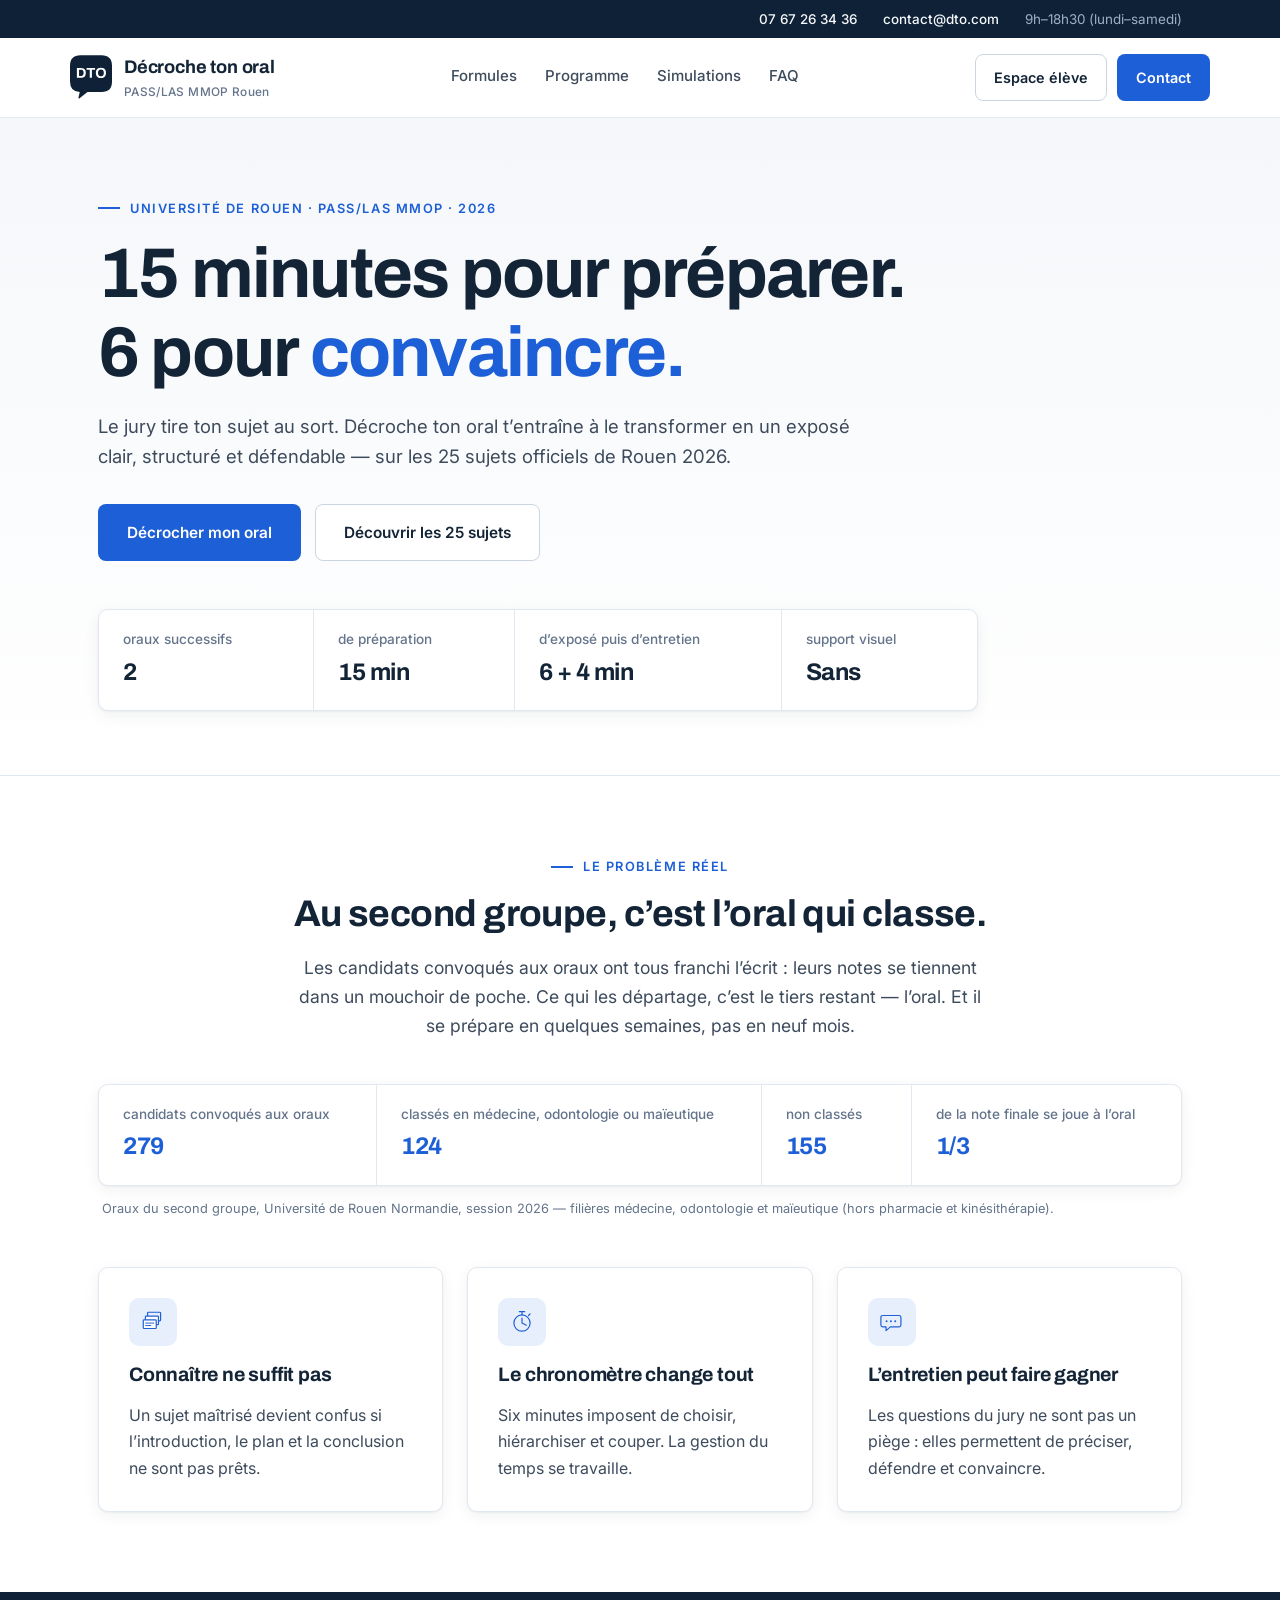
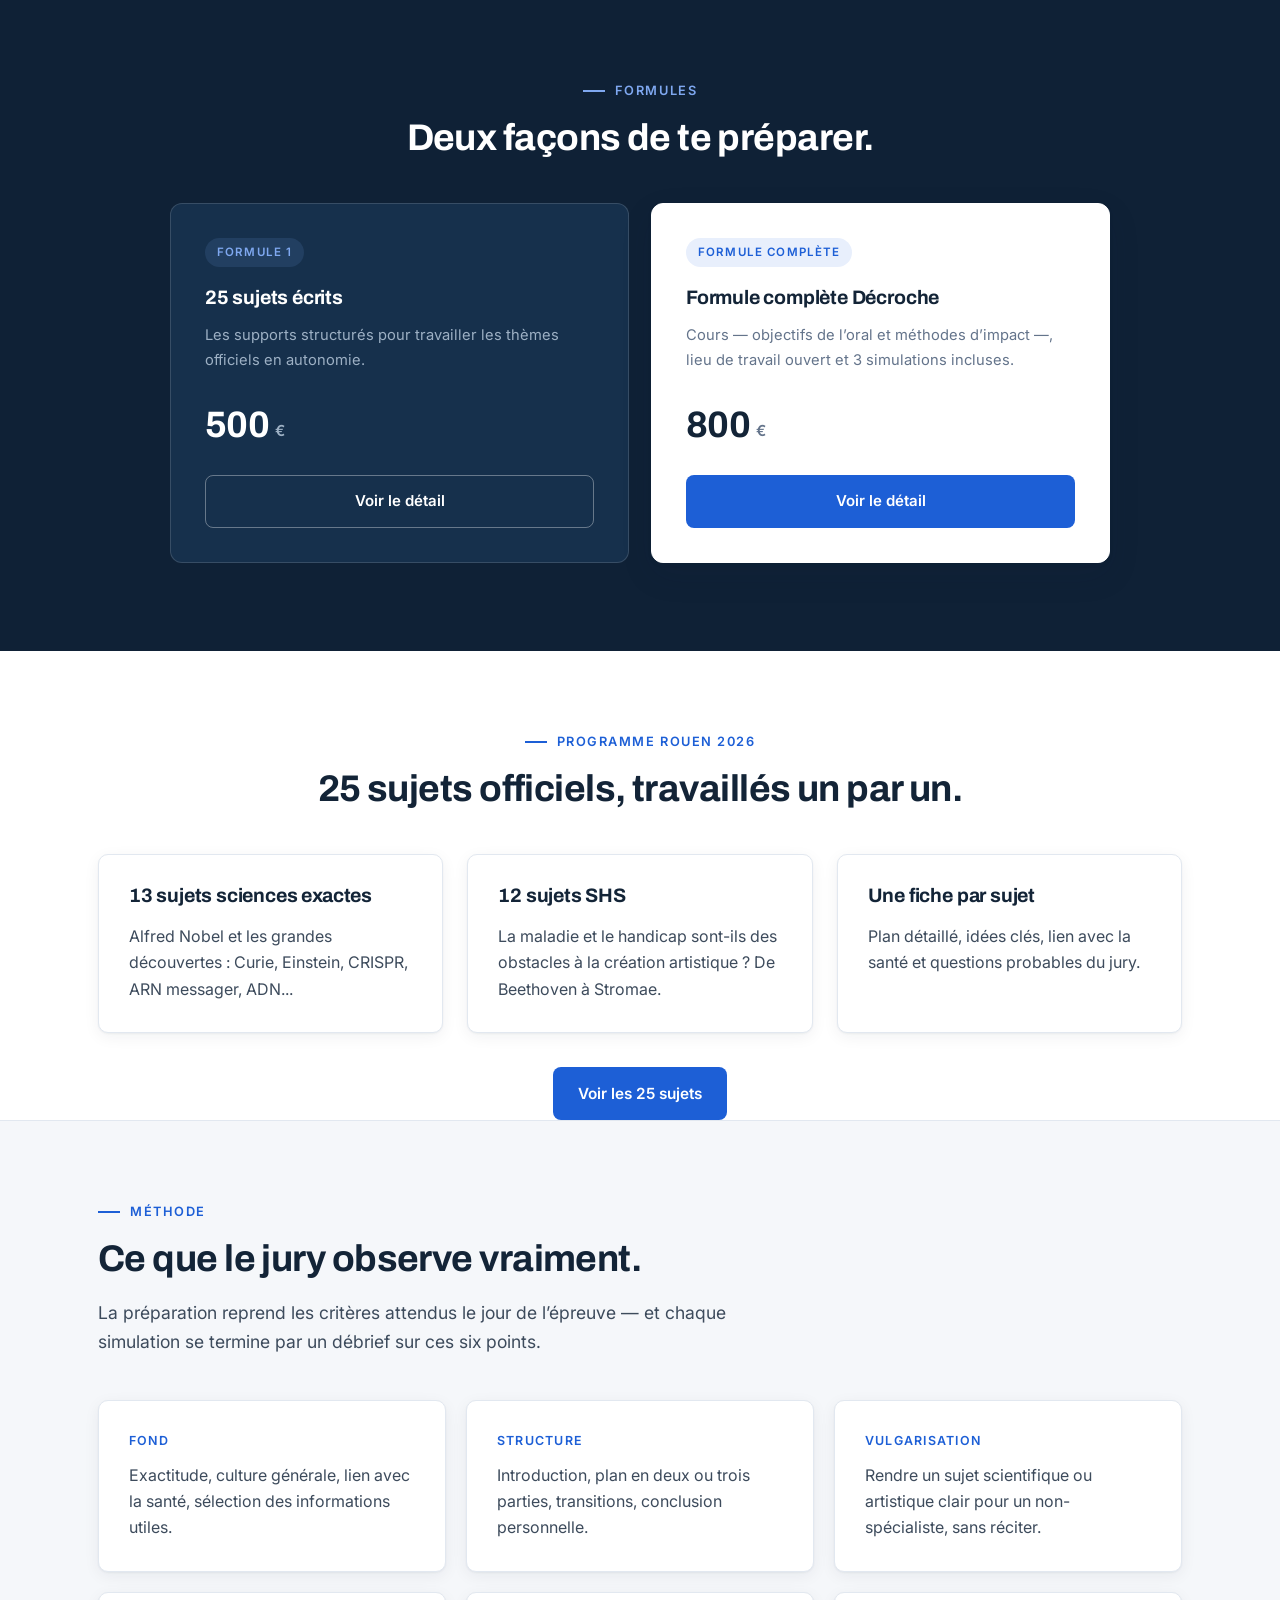
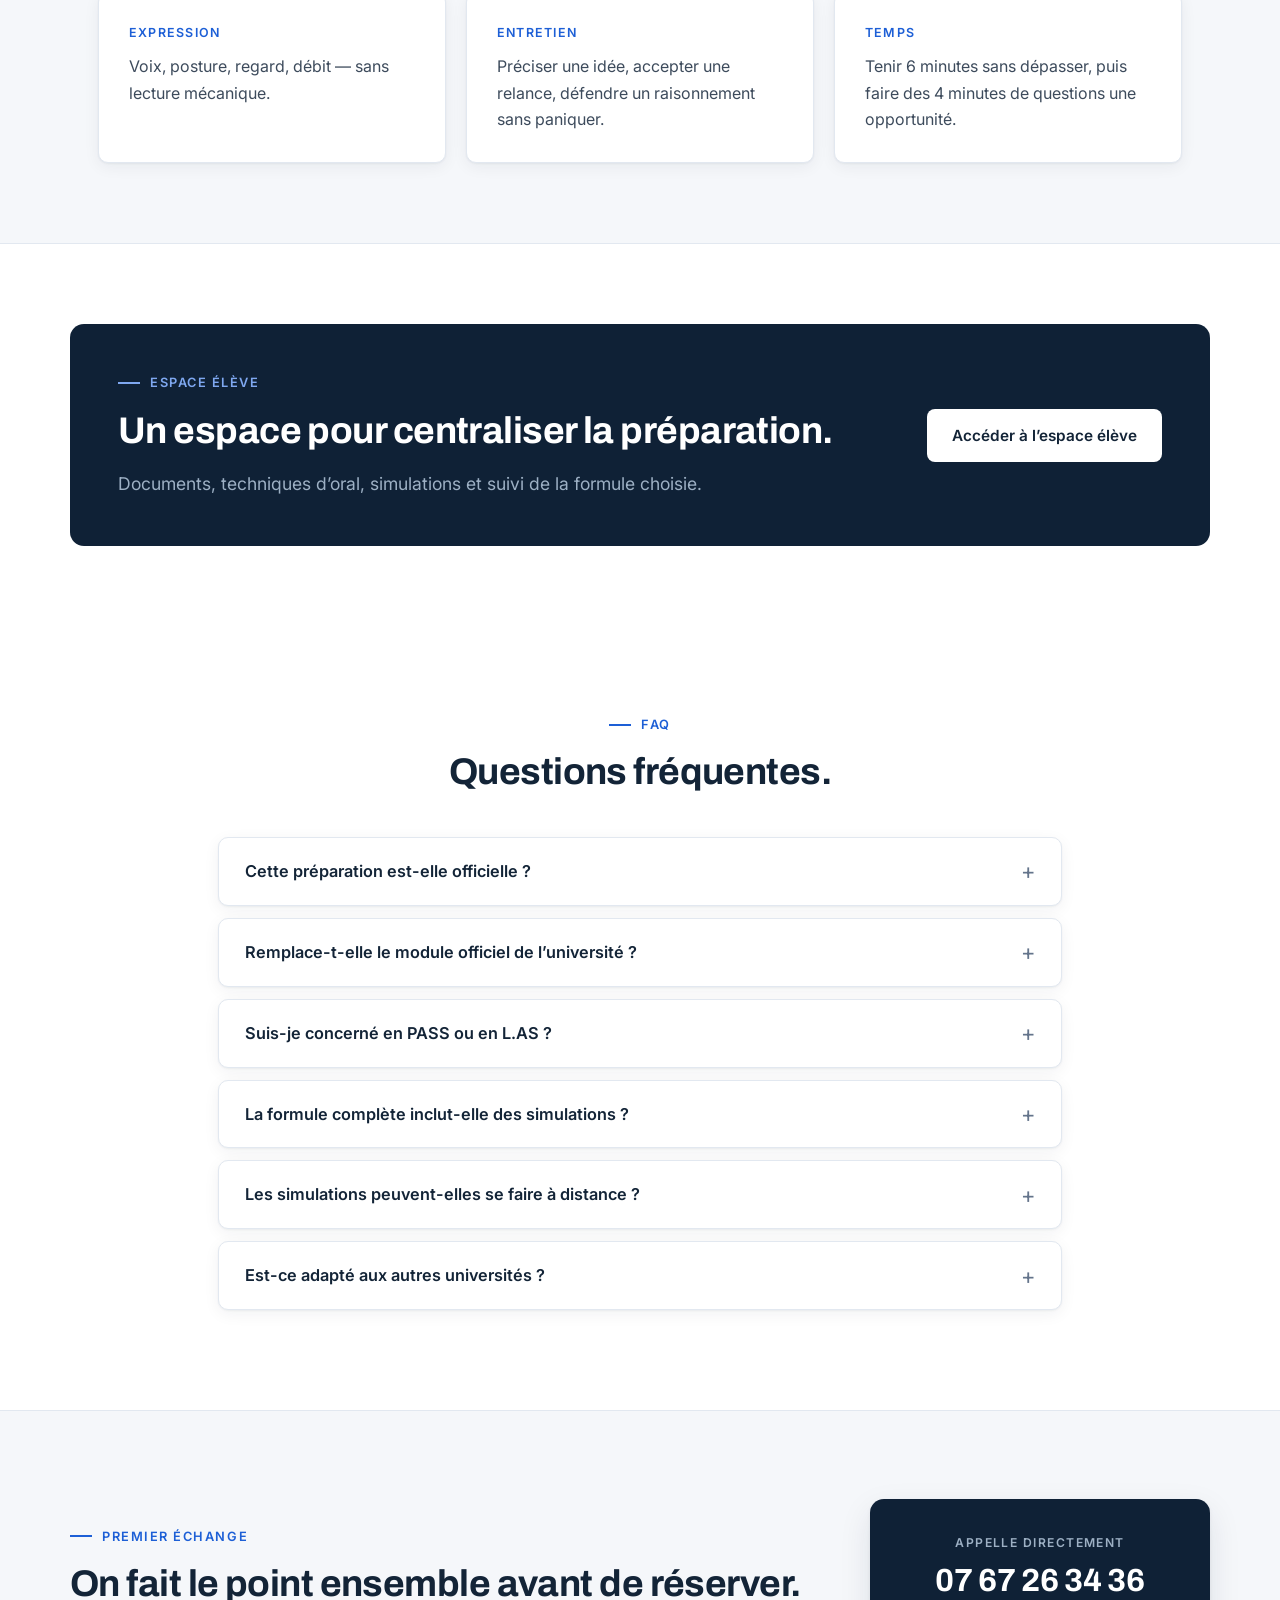
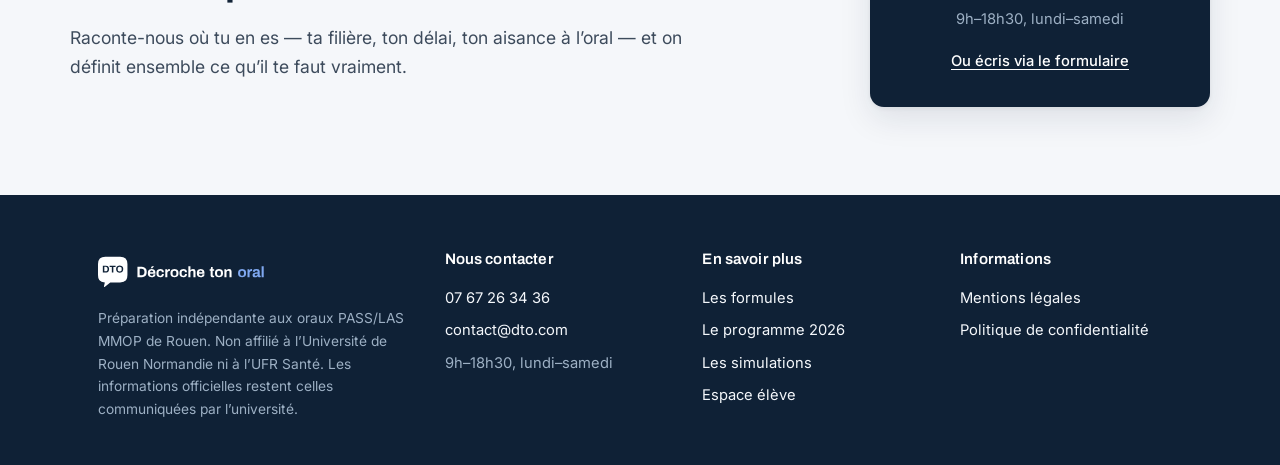
==== index.html @ e5aded09 "Add files via upload" ====
<!DOCTYPE html>
<html lang="fr">
<head>
<meta charset="UTF-8">
<meta name="viewport" content="width=device-width, initial-scale=1.0">
<link rel="icon" type="image/svg+xml" href="/assets/img/favicon.svg">
<title>Décroche ton oral | Préparation PASS/LAS MMOP Rouen 2026</title>
<meta name="description" content="Préparation indépendante dédiée aux oraux PASS/LAS MMOP de Rouen : sujets 2026, méthode, simulations orales et espace élève.">
<link rel="preconnect" href="https://fonts.googleapis.com">
<link rel="preconnect" href="https://fonts.gstatic.com" crossorigin>
<link href="https://fonts.googleapis.com/css2?family=Archivo:wght@500;600;700;800&family=Inter:wght@400;500;600;700&display=swap" rel="stylesheet">
<link rel="stylesheet" href="/assets/css/style.css">
</head>
<body>
<a class="skip" href="#main">Aller au contenu</a>

<div class="topbar">
  <div class="wrap">
    <a href="tel:+33767263436">07 67 26 34 36</a>
    <a href="mailto:contact@dto.com">contact@dto.com</a>
    <span>9h–18h30 (lundi–samedi)</span>
  </div>
</div>

<header>
  <div class="wrap nav">
    <a class="brand text-brand" href="/" aria-label="Décroche ton oral accueil">
      <img class="brand-mark" src="/assets/img/logo-mark.svg" alt="" width="42" height="44">
      <span><strong>Décroche ton oral</strong><small>PASS/LAS MMOP Rouen</small></span>
    </a>
        <nav class="navlinks" aria-label="Navigation principale">
      <a href="/offres.html">Formules</a>
      <a href="/programme.html">Programme</a>
      <a href="/simulations.html">Simulations</a>
      <a href="/index.html#faq">FAQ</a>
    </nav>
    <div class="nav-actions">
      <a class="btn btn-secondary" href="/espace-eleve/login.html">Espace élève</a>
      <a class="btn btn-primary" href="/contact.html">Contact</a>
    </div>
  </div>
</header>

<main id="main">

<section class="clean-hero" id="top">
  <div class="wrap">
    <div class="hero-copy hero-statement reveal">
      <p class="eyebrow">Université de Rouen · PASS/LAS MMOP · 2026</p>
      <h1>15 minutes pour préparer.<br>6 pour <span class="hl">convaincre.</span></h1>
      <p class="lead">
        Le jury tire ton sujet au sort. Décroche ton oral t’entraîne à le transformer
        en un exposé clair, structuré et défendable — sur les 25 sujets officiels de Rouen 2026.
      </p>
      <div class="hero-ctas">
        <a class="btn btn-primary" href="/offres.html">Décrocher mon oral</a>
        <a class="btn btn-secondary" href="/programme.html">Découvrir les 25 sujets</a>
      </div>
      <div class="facts" aria-label="Format officiel de l'épreuve">
        <span><b>2</b> oraux successifs</span>
        <span><b>15 min</b> de préparation</span>
        <span><b>6 + 4 min</b> d’exposé puis d’entretien</span>
        <span><b>Sans</b> support visuel</span>
      </div>
    </div>
  </div>
</section>

<section id="pourquoi" class="clean-section">
  <div class="wrap">
    <div class="section-head center reveal">
      <p class="eyebrow">Le problème réel</p>
      <h2>Au second groupe, c’est l’oral qui classe.</h2>
      <p class="lead">
        Les candidats convoqués aux oraux ont tous franchi l’écrit : leurs notes se tiennent
        dans un mouchoir de poche. Ce qui les départage, c’est le tiers restant — l’oral.
        Et il se prépare en quelques semaines, pas en neuf mois.
      </p>
    </div>

    <div class="facts facts-stats reveal" aria-label="Résultats des oraux du second groupe 2026">
      <span><b>279</b> candidats convoqués aux oraux</span>
      <span><b>124</b> classés en médecine, odontologie ou maïeutique</span>
      <span><b>155</b> non classés</span>
      <span><b>1/3</b> de la note finale se joue à l’oral</span>
    </div>
    <p class="stats-note reveal">
      Oraux du second groupe, Université de Rouen Normandie, session 2026 — filières médecine,
      odontologie et maïeutique (hors pharmacie et kinésithérapie).
    </p>

    <div class="clean-grid three">
      <article class="clean-card reveal">
        <span class="hand-icon" aria-hidden="true"><svg viewBox="0 0 48 48" fill="none"><g><rect x="14" y="6" width="24" height="16" rx="1.5" stroke="currentColor" stroke-width="2.2"/><rect x="10" y="13" width="24" height="16" rx="1.5" fill="#fff" stroke="currentColor" stroke-width="2.2"/><rect x="6" y="20" width="24" height="16" rx="1.5" fill="#fff" stroke="currentColor" stroke-width="2.2"/><line x1="10.5" y1="26" x2="25.5" y2="26" stroke="currentColor" stroke-width="1.8" stroke-linecap="round"/><line x1="10.5" y1="30.5" x2="20" y2="30.5" stroke="currentColor" stroke-width="1.8" stroke-linecap="round"/></g></svg></span>
        <h3>Connaître ne suffit pas</h3>
        <p>Un sujet maîtrisé devient confus si l’introduction, le plan et la conclusion ne sont pas prêts.</p>
      </article>
      <article class="clean-card reveal">
        <span class="hand-icon" aria-hidden="true"><svg viewBox="0 0 48 48" fill="none"><g><circle cx="24" cy="26" r="15" stroke="currentColor" stroke-width="2.2"/><path d="M24 26V17M24 26l8 4" stroke="currentColor" stroke-width="2.2" stroke-linecap="round"/><path d="M19 5h10M24 5v6" stroke="currentColor" stroke-width="2.2" stroke-linecap="round"/><path d="M36 12l3-3" stroke="currentColor" stroke-width="2.2" stroke-linecap="round"/></g></svg></span>
        <h3>Le chronomètre change tout</h3>
        <p>Six minutes imposent de choisir, hiérarchiser et couper. La gestion du temps se travaille.</p>
      </article>
      <article class="clean-card reveal">
        <span class="hand-icon" aria-hidden="true"><svg viewBox="0 0 48 48" fill="none"><g><path d="M7 12h30c2 0 3.5 1.5 3.5 3.5v14c0 2-1.5 3.5-3.5 3.5H21l-8 7v-7h-6c-2 0-3.5-1.5-3.5-3.5v-14C3.5 13.5 5 12 7 12Z" stroke="currentColor" stroke-width="2.2" stroke-linejoin="round"/><circle cx="14" cy="22.5" r="1.8" fill="currentColor"/><circle cx="22" cy="22.5" r="1.8" fill="currentColor"/><circle cx="30" cy="22.5" r="1.8" fill="currentColor"/></g></svg></span>
        <h3>L’entretien peut faire gagner</h3>
        <p>Les questions du jury ne sont pas un piège : elles permettent de préciser, défendre et convaincre.</p>
      </article>
    </div>
  </div>
</section>

<section class="offer clean-offer" id="offre">
  <div class="wrap">
    <div class="section-head center reveal">
      <p class="eyebrow">Formules</p>
      <h2>Deux façons de te préparer.</h2>
    </div>

    <div class="offer-grid offer-grid-2">
      <article class="offer-card reveal">
        <span class="offer-tag">Formule 1</span>
        <h3>25 sujets écrits</h3>
        <p class="small">Les supports structurés pour travailler les thèmes officiels en autonomie.</p>
        <div class="price">500 <small>€</small></div>
        <div class="offer-cta"><a class="btn btn-secondary" href="/offres.html">Voir le détail</a></div>
      </article>

      <article class="offer-card featured reveal">
        <span class="offer-tag">Formule complète</span>
        <h3>Formule complète Décroche</h3>
        <p class="small">Cours — objectifs de l’oral et méthodes d’impact —, lieu de travail ouvert et 3 simulations incluses.</p>
        <div class="price">800 <small>€</small></div>
        <div class="offer-cta"><a class="btn btn-primary" href="/offres.html">Voir le détail</a></div>
      </article>
    </div>
  </div>
</section>

<section id="programme" class="clean-section">
  <div class="wrap">
    <div class="section-head center reveal">
      <p class="eyebrow">Programme Rouen 2026</p>
      <h2>25 sujets officiels, travaillés un par un.</h2>
    </div>

    <div class="clean-grid three">
      <article class="clean-card reveal">
        <h3>13 sujets sciences exactes</h3>
        <p>Alfred Nobel et les grandes découvertes : Curie, Einstein, CRISPR, ARN messager, ADN...</p>
      </article>
      <article class="clean-card reveal">
        <h3>12 sujets SHS</h3>
        <p>La maladie et le handicap sont-ils des obstacles à la création artistique ? De Beethoven à Stromae.</p>
      </article>
      <article class="clean-card reveal">
        <h3>Une fiche par sujet</h3>
        <p>Plan détaillé, idées clés, lien avec la santé et questions probables du jury.</p>
      </article>
    </div>

    <div class="section-head center reveal" style="margin-top:34px;margin-bottom:0">
      <a class="btn btn-primary" href="/programme.html">Voir les 25 sujets</a>
    </div>
  </div>
</section>

<section id="methode" class="method clean-section">
  <div class="wrap">
    <div class="section-head reveal">
      <p class="eyebrow">Méthode</p>
      <h2>Ce que le jury observe vraiment.</h2>
      <p class="lead">La préparation reprend les critères attendus le jour de l’épreuve — et chaque simulation se termine par un débrief sur ces six points.</p>
    </div>

    <div class="criteria-grid">
      <article class="criterion reveal"><b>Fond</b><p>Exactitude, culture générale, lien avec la santé, sélection des informations utiles.</p></article>
      <article class="criterion reveal"><b>Structure</b><p>Introduction, plan en deux ou trois parties, transitions, conclusion personnelle.</p></article>
      <article class="criterion reveal"><b>Vulgarisation</b><p>Rendre un sujet scientifique ou artistique clair pour un non-spécialiste, sans réciter.</p></article>
      <article class="criterion reveal"><b>Expression</b><p>Voix, posture, regard, débit — sans lecture mécanique.</p></article>
      <article class="criterion reveal"><b>Entretien</b><p>Préciser une idée, accepter une relance, défendre un raisonnement sans paniquer.</p></article>
      <article class="criterion reveal"><b>Temps</b><p>Tenir 6 minutes sans dépasser, puis faire des 4 minutes de questions une opportunité.</p></article>
    </div>
  </div>
</section>

<section id="espace-eleve" class="clean-section">
  <div class="wrap clean-cta-box reveal">
    <div>
      <p class="eyebrow">Espace élève</p>
      <h2>Un espace pour centraliser la préparation.</h2>
      <p class="lead">Documents, techniques d’oral, simulations et suivi de la formule choisie.</p>
    </div>
    <a class="btn btn-primary" href="/espace-eleve/login.html">Accéder à l’espace élève</a>
  </div>
</section>

<section class="faq" id="faq">
  <div class="wrap" style="max-width:900px">
    <div class="section-head center reveal">
      <p class="eyebrow">FAQ</p>
      <h2>Questions fréquentes.</h2>
    </div>

    <details class="reveal">
      <summary>Cette préparation est-elle officielle ?</summary>
      <p>Non. Décroche ton oral est une préparation indépendante, non affiliée à l’Université de Rouen Normandie ni à l’UFR Santé. Les informations officielles restent celles communiquées par l’université.</p>
    </details>

    <details class="reveal">
      <summary>Remplace-t-elle le module officiel de l’université ?</summary>
      <p>Non, elle le complète. Le module officiel fournit les supports ; la préparation t’entraîne à les transformer en prestation orale structurée, chronométrée et défendable.</p>
    </details>

    <details class="reveal">
      <summary>Suis-je concerné en PASS ou en L.AS ?</summary>
      <p>Oui : la préparation s’adresse aux candidats PASS, L.AS 1, L.AS 2 et L.AS 3 qui passent les oraux du second groupe pour Médecine, Pharmacie, Odontologie et Maïeutique.</p>
    </details>

    <details class="reveal">
      <summary>La formule complète inclut-elle des simulations ?</summary>
      <p>Oui, trois simulations sont incluses, pour couvrir les deux familles de sujets. Des simulations supplémentaires peuvent ensuite être réservées depuis l’espace élève.</p>
    </details>

    <details class="reveal">
      <summary>Les simulations peuvent-elles se faire à distance ?</summary>
      <p>Oui, en présentiel ou en visioconférence, selon ta demande.</p>
    </details>

    <details class="reveal">
      <summary>Est-ce adapté aux autres universités ?</summary>
      <p>Non. Les sujets et le format travaillés sont ceux de Rouen, volontairement.</p>
    </details>
  </div>
</section>

<section class="cta">
  <div class="wrap cta-box">
    <div class="reveal">
      <p class="eyebrow">Premier échange</p>
      <h2>On fait le point ensemble avant de réserver.</h2>
      <p class="lead">Raconte-nous où tu en es — ta filière, ton délai, ton aisance à l’oral — et on définit ensemble ce qu’il te faut vraiment.</p>
    </div>
    <div class="phone-big reveal">
      <span>Appelle directement</span>
      <a class="phone-number" href="tel:+33767263436">07 67 26 34 36</a>
      <small class="small">9h–18h30, lundi–samedi</small>
      <a class="form-link" href="/contact.html">Ou écris via le formulaire</a>
    </div>
  </div>
</section>

</main>

<footer>
  <div class="wrap footer-grid">
    <div>
      <a class="footer-logo" href="/" aria-label="Décroche ton oral accueil"><img src="/assets/img/logo-full-white.svg" alt="Décroche ton oral" height="34"></a>
      <p>Préparation indépendante aux oraux PASS/LAS MMOP de Rouen. Non affilié à l’Université de Rouen Normandie ni à l’UFR Santé. Les informations officielles restent celles communiquées par l’université.</p>
    </div>
    <div>
      <h4>Nous contacter</h4>
      <a href="tel:+33767263436">07 67 26 34 36</a>
      <a href="mailto:contact@dto.com">contact@dto.com</a>
      <span>9h–18h30, lundi–samedi</span>
    </div>
    <div>
      <h4>En savoir plus</h4>
      <a href="/offres.html">Les formules</a>
      <a href="/programme.html">Le programme 2026</a>
      <a href="/simulations.html">Les simulations</a>
      <a href="/espace-eleve/login.html">Espace élève</a>
    </div>
    <div>
      <h4>Informations</h4>
      <a href="/mentions-legales.html">Mentions légales</a>
      <a href="/mentions-legales.html#confidentialite">Politique de confidentialité</a>
    </div>
  </div>
</footer>

<a class="mobile-call" href="tel:+33767263436">Appeler · 07 67 26 34 36</a>
<script src="/assets/js/main.js"></script>
</body>
</html>
---- assets/css/style.css ----
/* ============================================================
   Décroche ton oral — feuille de style
   Direction : sobre et institutionnelle. Encre bleu nuit,
   accent bleu unique, cartes nettes, hiérarchie typographique
   claire (Archivo pour les titres, Inter pour le texte).
   ============================================================ */

:root{
  /* Fonds */
  --bg:#FFFFFF;
  --bg-alt:#F5F7FA;        /* sections alternées */
  --bg-dark:#0F2136;       /* sections sombres, pied de page */
  --bg-dark-2:#16304C;     /* cartes sur fond sombre */

  /* Encres */
  --ink:#132437;
  --ink-soft:#3D4B5C;
  --muted:#64748B;
  --ink-inverse:#F4F7FB;
  --muted-inverse:#9DB0C4;

  /* Accent */
  --accent:#1D5FD6;
  --accent-dark:#164AA8;
  --accent-soft:#E8EFFC;
  --accent-inverse:#7FA8F0;

  /* Traits */
  --line:#E2E8F0;
  --line-dark:rgba(255,255,255,.14);

  --radius:10px;
  --radius-sm:8px;
  --shadow:0 1px 2px rgba(15,33,54,.05), 0 4px 16px rgba(15,33,54,.06);
  --shadow-lg:0 2px 4px rgba(15,33,54,.06), 0 12px 32px rgba(15,33,54,.10);

  --font-display:"Archivo", "Segoe UI", Arial, sans-serif;
  --font-body:"Inter", system-ui, -apple-system, "Segoe UI", sans-serif;
}

*{box-sizing:border-box}
html{scroll-behavior:smooth}
body{
  margin:0;
  color:var(--ink);
  background:var(--bg);
  font-family:var(--font-body);
  font-size:16px;
  line-height:1.65;
  -webkit-font-smoothing:antialiased;
  text-rendering:optimizeLegibility;
}
a{color:inherit;text-decoration:none}
button,input,textarea,select{font:inherit}
img,svg{max-width:100%;display:block}
.wrap{max-width:1140px;margin:auto;padding:0 28px}
@media(max-width:720px){.wrap{padding:0 20px}}
.skip{position:absolute;left:-999px;top:auto;width:1px;height:1px;overflow:hidden}
.skip:focus{left:16px;top:16px;width:auto;height:auto;background:#fff;padding:10px 14px;border:2px solid var(--accent);border-radius:6px;z-index:200}

:focus-visible{outline:2px solid var(--accent);outline-offset:2px}

/* Titrage */
h1,h2,h3,h4{font-family:var(--font-display);line-height:1.12;letter-spacing:-.015em;margin:0;color:var(--ink);font-weight:700}
h1{font-size:clamp(2.2rem,4.6vw,3.6rem);max-width:22ch}
h2{font-size:clamp(1.65rem,2.9vw,2.35rem)}
h3{font-size:1.22rem;letter-spacing:-.01em}
.lead{font-size:1.1rem;color:var(--ink-soft);max-width:62ch;margin:18px 0 0}
.small{font-size:.92rem;color:var(--muted)}
h1 .hl{color:var(--accent)}

/* Surtitre de section */
.eyebrow{
  display:flex;align-items:center;gap:10px;margin:0 0 16px;
  color:var(--accent);
  font-weight:600;font-size:.8rem;letter-spacing:.12em;text-transform:uppercase;
}
.eyebrow:before{content:"";width:22px;height:2px;background:var(--accent);flex:0 0 auto}
.section-head.center .eyebrow{justify-content:center}

/* Boutons */
.btn{
  display:inline-flex;align-items:center;justify-content:center;gap:10px;
  border-radius:var(--radius-sm);
  padding:13px 24px;
  font-weight:600;font-size:.96rem;
  border:1px solid transparent;
  transition:background-color .15s ease, border-color .15s ease, color .15s ease, box-shadow .15s ease;
  cursor:pointer;
}
.btn-primary{background:var(--accent);color:#fff}
.btn-primary:hover{background:var(--accent-dark)}
.btn-secondary{background:var(--bg);color:var(--ink);border-color:#CBD5E1}
.btn-secondary:hover{border-color:var(--ink);background:var(--bg)}
.btn:active{transform:translateY(1px)}

.notice{background:var(--bg-dark);color:var(--ink-inverse);font-size:.9rem}
.notice .wrap{display:flex;align-items:center;justify-content:center;text-align:center;gap:10px;padding-top:9px;padding-bottom:9px}
.notice strong{color:#fff}

/* Barre de contact */
.topbar{background:var(--bg-dark);color:var(--muted-inverse);font-size:.84rem}
.topbar .wrap{display:flex;justify-content:flex-end;align-items:center;gap:26px;padding-top:8px;padding-bottom:8px}
.topbar a{color:var(--ink-inverse);font-weight:500}
.topbar a:hover{color:#fff;text-decoration:underline;text-underline-offset:3px}
@media(max-width:680px){.topbar span{display:none}.topbar .wrap{justify-content:center}}

/* En-tête */
header{position:sticky;top:0;z-index:100;background:rgba(255,255,255,.94);backdrop-filter:blur(10px);border-bottom:1px solid var(--line)}
.nav{display:flex;align-items:center;justify-content:space-between;gap:22px;padding:14px 0}
.brand{display:inline-flex;align-items:center;gap:12px;flex:0 0 auto}
.brand-mark{width:42px;height:44px;display:block;flex:0 0 auto}
.text-brand strong{display:block;font-family:var(--font-display);font-size:1.14rem;font-weight:700;letter-spacing:-.01em;color:var(--ink)}
.text-brand small{display:block;color:var(--muted);font-size:.74rem;font-weight:500;margin-top:1px;letter-spacing:.03em}
.navlinks{display:flex;align-items:center;gap:28px;font-size:.94rem;color:var(--ink-soft);font-weight:500}
.navlinks a{padding:6px 0;border-bottom:2px solid transparent}
.navlinks a:hover{color:var(--ink);border-bottom-color:var(--accent)}
.nav-actions{display:flex;gap:10px;align-items:center}
.nav-actions .btn{padding:11px 18px;font-size:.9rem}
.footer-logo{display:inline-flex;align-items:center}
.footer-logo img{display:block;height:34px;width:auto}
@media(max-width:950px){.navlinks{display:none}.nav .btn-secondary{display:none}}
@media(max-width:680px){.nav{gap:12px}.nav-actions .btn-primary{padding:10px 16px;font-size:.88rem}}

/* Icônes de rubrique */
.hand-icon{
  width:48px;height:48px;color:var(--accent);margin-bottom:18px;
  display:inline-flex;align-items:center;justify-content:center;
  background:var(--accent-soft);border-radius:10px;
}
.hand-icon svg{width:26px;height:26px}

/* Mot mis en évidence dans le titre */
.squiggle{color:var(--accent);white-space:nowrap}

section{padding:88px 0}
.clean-section{padding:80px 0}
@media(max-width:900px){.clean-section{padding:56px 0}section{padding:60px 0}}
.section-head{max-width:720px;margin-bottom:44px}
.section-head.center{text-align:center;margin-left:auto;margin-right:auto}
.section-head.center .lead{margin-left:auto;margin-right:auto}

/* Hero */
.clean-hero{padding:80px 0 64px;border-bottom:1px solid var(--line);background:linear-gradient(180deg,var(--bg-alt) 0%,var(--bg) 100%)}
.clean-hero-grid{display:grid;grid-template-columns:1.05fr .95fr;gap:56px;align-items:center}
.hero-copy{position:relative;z-index:2}
.hero-ctas{display:flex;gap:14px;flex-wrap:wrap;margin-top:32px}
.hero-ctas .btn{padding:15px 28px}
@media(max-width:940px){.clean-hero-grid{grid-template-columns:1fr}.hero-copy h1{max-width:none}}

/* Hero typographique */
.hero-statement{max-width:880px}
.hero-statement h1{
  max-width:none;
  font-size:clamp(2.5rem,5.6vw,4.4rem);
  letter-spacing:-.025em;
  font-weight:700;
}
.hero-statement .lead{font-size:1.16rem;max-width:64ch}

/* Chiffres clés du format d'épreuve */
.facts{display:flex;flex-wrap:wrap;gap:0;margin-top:48px;border:1px solid var(--line);border-radius:var(--radius);background:var(--bg);box-shadow:var(--shadow);overflow:hidden}
.facts span{
  flex:1 1 auto;display:flex;flex-direction:column-reverse;gap:2px;
  padding:18px 24px;font-size:.85rem;color:var(--muted);font-weight:500;
  border-left:1px solid var(--line);min-width:150px;
}
.facts span:first-child{border-left:0}
.facts b{color:var(--ink);font-family:var(--font-display);font-weight:700;font-size:1.5rem;letter-spacing:-.02em}
@media(max-width:760px){
  .facts{flex-direction:column}
  .facts span{border-left:0;border-top:1px solid var(--line);flex-direction:row;align-items:baseline;gap:10px}
  .facts span:first-child{border-top:0}
}

/* Bande de chiffres 2026 (section « Le problème réel ») */
.facts-stats{margin-top:8px;margin-bottom:0}
.facts-stats b{color:var(--accent)}
.stats-note{
  margin:12px 4px 48px;
  font-size:.8rem;color:var(--muted);
}
@media(max-width:760px){.stats-note{margin-bottom:36px}}

/* Cartes */
.clean-card,.simple-card,.criterion,.official-box,.step,.subject-col,.form-box{
  background:var(--bg);
  border:1px solid var(--line);
  border-radius:var(--radius);
  padding:30px;
  box-shadow:var(--shadow);
  position:relative;
}
.clean-card h2,.clean-card h3{margin-bottom:12px}
.clean-card p{color:var(--ink-soft);margin-bottom:0}
.clean-list{list-style:none;margin:18px 0 0;padding:0;display:grid;gap:0}
.clean-list li{border-top:1px solid var(--line);padding:13px 0;color:var(--ink-soft)}
.clean-list li:first-child{border-top:0;padding-top:0}
.clean-list strong{color:var(--ink);font-family:var(--font-display);font-weight:700}

.clean-grid{display:grid;gap:24px}
.clean-grid.three{grid-template-columns:repeat(3,minmax(0,1fr))}
@media(max-width:900px){.clean-hero-grid,.clean-grid.three,.clean-cta-box{grid-template-columns:1fr}}

.clean-cta-box{
  display:grid;grid-template-columns:1fr auto;gap:32px;align-items:center;
  background:var(--bg-dark);border-radius:14px;padding:48px;color:var(--ink-inverse);
}
.clean-cta-box h2{color:#fff}
.clean-cta-box .lead{color:var(--muted-inverse)}
.clean-cta-box .eyebrow{color:var(--accent-inverse)}
.clean-cta-box .eyebrow:before{background:var(--accent-inverse)}
.clean-cta-box .btn-primary{background:#fff;color:var(--ink)}
.clean-cta-box .btn-primary:hover{background:var(--accent-soft)}
@media(max-width:900px){.clean-cta-box{padding:36px 28px}}

/* Espace Décroche */
.espace-decroche-section{background:var(--bg-alt);border-top:1px solid var(--line);border-bottom:1px solid var(--line)}
.espace-note{
  margin:28px auto 0;max-width:860px;padding:20px 24px;
  border:1px solid var(--line);border-radius:var(--radius);
  background:var(--bg);display:flex;gap:12px;align-items:flex-start;box-shadow:var(--shadow);
}
.espace-note strong{color:var(--ink);white-space:nowrap;font-family:var(--font-display);font-weight:700}
.espace-note span{color:var(--ink-soft)}
@media(max-width:900px){.espace-note{flex-direction:column}.espace-note strong{white-space:normal}}

/* Offre */
.offer{background:var(--bg-dark);color:var(--ink-inverse);position:relative;overflow:hidden}
.offer h2,.offer h3{color:#fff}
.offer .lead,.offer .small{color:var(--muted-inverse)}
.offer .eyebrow{color:var(--accent-inverse)}
.offer .eyebrow:before{background:var(--accent-inverse)}
.offer-grid{display:grid;grid-template-columns:repeat(3,1fr);gap:22px;position:relative}
.offer-grid-2{grid-template-columns:repeat(2,minmax(0,1fr));max-width:940px;margin-left:auto;margin-right:auto}
.offer-card{
  background:var(--bg-dark-2);border:1px solid var(--line-dark);border-radius:12px;
  padding:34px;display:flex;flex-direction:column;
}
.offer-card.featured{
  background:var(--bg);color:var(--ink);border-color:var(--bg);box-shadow:var(--shadow-lg);
}
.offer-card.featured h3{color:var(--ink)}
.offer-card.featured .small{color:var(--muted)}
.offer-card ul{list-style:none;padding:0;margin:22px 0 0}
.offer-card li{display:flex;gap:12px;padding:9px 0;color:inherit;border-top:1px solid var(--line-dark);align-items:flex-start}
.offer-card li:first-child{border-top:0}
.offer-card.featured li{border-top:1px solid var(--line)}
.offer-card li:before{content:"✓";color:var(--accent-inverse);font-weight:700;flex:0 0 auto}
.offer-card.featured li:before{color:var(--accent)}
.offer-tag{
  display:inline-flex;align-self:flex-start;border-radius:999px;
  padding:5px 12px;margin-bottom:20px;font-size:.72rem;font-weight:600;letter-spacing:.1em;text-transform:uppercase;
  color:var(--accent-inverse);background:rgba(127,168,240,.12);
}
.offer-card.featured .offer-tag{color:var(--accent);background:var(--accent-soft)}
.price{display:flex;align-items:flex-end;gap:6px;margin:20px 0 6px;font-weight:700;color:#fff;font-size:2.3rem;font-family:var(--font-display);line-height:1;letter-spacing:-.02em}
.price small{font-size:.95rem;color:var(--muted-inverse);font-weight:600;margin-bottom:5px;font-family:var(--font-body)}
.offer-card.featured .price{color:var(--ink)}
.offer-card.featured .price small{color:var(--muted)}
.offer-cta{margin-top:auto;padding-top:26px}
.offer-cta a{width:100%;font-size:.94rem}
.offer .offer-cta .btn-secondary{background:transparent;color:#fff;border-color:rgba(255,255,255,.35)}
.offer .offer-cta .btn-secondary:hover{border-color:#fff}
.offer-card.featured .offer-cta .btn-secondary{background:var(--bg);color:var(--ink);border-color:#CBD5E1}
@media(max-width:900px){.offer-grid{grid-template-columns:1fr}}

.option-box{
  margin:28px auto 0;max-width:900px;padding:28px 32px;border-radius:var(--radius);
  border:1px solid var(--line);background:var(--bg);color:var(--ink);box-shadow:var(--shadow);
  display:flex;gap:22px;align-items:center;justify-content:space-between;
}
.option-box h3{margin:0 0 6px;color:var(--ink)}
.offer .option-box h3{color:var(--ink)}
.option-box p{margin:0;color:var(--ink-soft)}
.option-box .btn{flex:0 0 auto}
@media(max-width:900px){.offer-grid-2{grid-template-columns:1fr}.option-box{flex-direction:column;align-items:flex-start}}

/* Programme — sélecteur */
.subject-filter{display:flex;flex-wrap:wrap;justify-content:center;gap:10px;margin:0 auto}
.subject-filter-btn{
  appearance:none;border:1px solid #CBD5E1;background:var(--bg);color:var(--ink-soft);
  border-radius:999px;padding:10px 20px;font-weight:500;cursor:pointer;font-size:.92rem;
  transition:background-color .15s ease,border-color .15s ease,color .15s ease;
}
.subject-filter-btn:hover{border-color:var(--ink)}
.subject-filter-btn.active,.subject-filter-btn[aria-pressed="true"]{background:var(--bg-dark);color:#fff;border-color:var(--bg-dark)}
[data-subject-group].is-hidden{display:none!important}
#programme.clean-section{padding-bottom:0}
@media(max-width:640px){.subject-filter{justify-content:flex-start}.subject-filter-btn{width:100%;text-align:center}}

/* Listes de sujets */
.subjects{display:grid;grid-template-columns:1fr;gap:24px;max-width:880px;margin:0 auto}
.subject-col h3{margin-bottom:16px;padding-bottom:14px;border-bottom:1px solid var(--line)}
.subject-list{list-style:none;margin:0;padding:0;display:grid;gap:0}
.subject-list li{display:flex;gap:16px;align-items:flex-start;padding:14px 0;border-top:1px solid var(--line)}
.subject-list li:first-child{border-top:0}
.subject-list b{
  color:var(--accent);font-family:var(--font-display);font-weight:700;font-size:.82rem;
  display:inline-flex;align-items:center;justify-content:center;
  width:30px;height:30px;background:var(--accent-soft);border-radius:8px;flex:0 0 30px;margin-top:2px;
}
.subject-list span{font-weight:600;color:var(--ink)}
.shs-question{margin:0 0 16px;color:var(--ink-soft);font-size:1.02rem}
.subject-list-detailed li{align-items:flex-start;gap:16px}
.subject-list-detailed li span{display:flex;flex-direction:column;gap:4px;line-height:1.45}
.subject-list-detailed li span strong{color:var(--ink);font-weight:600}
.subject-list-detailed li span em{color:var(--muted);font-style:normal;font-size:.92rem;font-weight:400}

/* Méthode */
.method{background:var(--bg-alt);border-top:1px solid var(--line);border-bottom:1px solid var(--line)}
.criteria-grid{display:grid;grid-template-columns:repeat(3,1fr);gap:20px}
.criterion b{display:block;color:var(--accent);font-size:.78rem;letter-spacing:.1em;text-transform:uppercase;margin-bottom:10px;font-weight:600}
.criterion p{margin:0;color:var(--ink-soft)}
@media(max-width:820px){.criteria-grid{grid-template-columns:1fr}}

/* Format officiel (programme.html) */
.format-grid{display:grid;grid-template-columns:.85fr 1.15fr;gap:32px;align-items:start}
@media(max-width:900px){.format-grid{grid-template-columns:1fr}}
.official-box{position:sticky;top:96px;background:var(--bg-dark);color:var(--ink-inverse);border-color:var(--bg-dark);padding:34px}
@media(max-width:900px){.official-box{position:relative;top:auto}}
.official-box h3{color:#fff;margin:6px 0 12px}
.official-box p{color:var(--muted-inverse)}
.official-box .eyebrow{color:var(--accent-inverse)}
.official-box .eyebrow:before{background:var(--accent-inverse)}
.official-list{list-style:none;padding:0;margin:24px 0 0}
.official-list li{display:flex;gap:12px;border-top:1px solid var(--line-dark);padding:13px 0;color:var(--ink-inverse);align-items:flex-start}
.official-list li:first-child{border-top:0}
.check{width:22px;height:22px;border-radius:50%;background:rgba(127,168,240,.16);color:var(--accent-inverse);display:inline-flex;align-items:center;justify-content:center;flex:0 0 22px;font-weight:700;font-size:.8rem;margin-top:2px}
.timeline{display:grid;gap:16px}
.step{display:grid;grid-template-columns:86px 1fr;gap:20px;align-items:start}
.step h3{margin-bottom:6px}
.step-time{
  font-weight:700;color:var(--accent);font-size:.98rem;font-family:var(--font-display);
  background:var(--accent-soft);border-radius:8px;padding:8px 0;text-align:center;
}
.step p{margin:6px 0 0;color:var(--ink-soft)}
@media(max-width:520px){.step{grid-template-columns:1fr}.step-time{display:inline-flex;justify-content:center;padding:8px 16px;width:auto;justify-self:start}}

/* FAQ */
.faq{background:var(--bg)}
details{background:var(--bg);border:1px solid var(--line);border-radius:var(--radius);margin-bottom:12px;padding:0 24px;box-shadow:var(--shadow)}
summary{cursor:pointer;list-style:none;font-weight:600;color:var(--ink);font-size:1.02rem;padding:20px 2px;display:flex;align-items:center;justify-content:space-between;gap:22px}
summary::-webkit-details-marker{display:none}
summary:after{content:"+";font-size:1.4rem;color:var(--muted);font-weight:400;line-height:1;flex:0 0 auto}
details[open] summary:after{content:"−"}
details[open] summary{border-bottom:1px solid var(--line)}
details p{margin:18px 0 22px;color:var(--ink-soft);max-width:78ch}

/* CTA final */
.cta{padding:88px 0;background:var(--bg-alt);border-top:1px solid var(--line);color:var(--ink)}
.cta h2{color:var(--ink)}
.cta .lead{max-width:620px;color:var(--ink-soft)}
.cta-box{display:grid;grid-template-columns:1fr auto;gap:40px;align-items:center;background:transparent;border:0;box-shadow:none;padding:0}
.phone-big{
  display:flex;flex-direction:column;align-items:center;gap:4px;background:var(--bg-dark);color:var(--ink-inverse);
  border-radius:14px;padding:34px 44px;min-width:340px;box-shadow:var(--shadow-lg);
}
.phone-big span{font-size:.76rem;text-transform:uppercase;letter-spacing:.12em;color:var(--muted-inverse);font-weight:600}
.phone-big a.phone-number{font-size:2rem;font-family:var(--font-display);font-weight:700;color:#fff;margin-top:6px;line-height:1.1;letter-spacing:-.01em}
.phone-big a.phone-number:hover{color:var(--accent-inverse)}
.phone-big small{color:var(--muted-inverse);margin-top:4px}
.phone-big .form-link{color:#fff;text-decoration:underline;text-underline-offset:3px;font-weight:500;font-size:.92rem;margin-top:14px}
.phone-big .form-link:hover{color:var(--accent-inverse)}
@media(max-width:860px){.cta-box{grid-template-columns:1fr}.phone-big{min-width:0;width:100%}}

/* Pied de page */
footer{background:var(--bg-dark);color:var(--muted-inverse);padding:56px 0 44px}
.footer-grid{display:grid;grid-template-columns:1.4fr 1fr 1fr 1fr;gap:36px}
.footer-grid h4{margin:0 0 14px;color:#fff;font-size:.95rem;font-weight:600;letter-spacing:.01em}
.footer-grid p{margin:14px 0 0;color:var(--muted-inverse);font-size:.86rem;line-height:1.65}
.footer-grid a,.footer-grid span{display:block;color:var(--ink-inverse);font-size:.92rem;padding:4px 0}
.footer-grid a:hover{color:#fff;text-decoration:underline;text-underline-offset:3px}
.footer-grid span{color:var(--muted-inverse)}
@media(max-width:900px){.footer-grid{grid-template-columns:1fr 1fr}}
@media(max-width:560px){.footer-grid{grid-template-columns:1fr}}
.footer-row{display:flex;align-items:center;justify-content:space-between;gap:18px;flex-wrap:wrap}
.footer-row p{margin:0;color:var(--muted-inverse);font-size:.86rem;max-width:720px}
.mobile-call{
  position:fixed;left:14px;right:14px;bottom:14px;z-index:120;display:none;
  background:var(--accent);color:#fff;border-radius:var(--radius-sm);padding:15px 18px;text-align:center;
  font-weight:600;box-shadow:var(--shadow-lg);
}
@media(max-width:680px){.mobile-call{display:block}body{padding-bottom:80px}.notice{display:none}}

.reveal{opacity:0;transform:translateY(14px);transition:opacity .55s ease, transform .55s ease}
.reveal.in{opacity:1;transform:none}
@media(prefers-reduced-motion:reduce){html{scroll-behavior:auto}.reveal{opacity:1;transform:none;transition:none}}

/* Pages secondaires */
.page-hero{padding:64px 0 48px;border-bottom:1px solid var(--line);background:linear-gradient(180deg,var(--bg-alt) 0%,var(--bg) 100%)}
.page-hero h1{max-width:900px}
.page-content{padding-top:56px}
.simple-grid{display:grid;grid-template-columns:repeat(2,minmax(0,1fr));gap:22px}
.simple-card h2{font-size:1.22rem;margin-bottom:10px}
.simple-card p{color:var(--ink-soft)}
.simple-card .btn{margin-top:16px}
@media(max-width:800px){.simple-grid{grid-template-columns:1fr}}

/* Formulaire */
.form-box{padding:36px}
.form-box label{display:block;font-weight:600;color:var(--ink);margin-top:18px;font-size:.94rem}
.form-box input,.form-box textarea,.form-box select{
  width:100%;border:1px solid #CBD5E1;border-radius:var(--radius-sm);padding:12px 14px;margin-top:7px;
  background:var(--bg);color:var(--ink);font-size:.96rem;
}
.form-box input::placeholder,.form-box textarea::placeholder{color:#94A3B8}
.form-box input:focus,.form-box textarea:focus,.form-box select:focus{outline:2px solid var(--accent);outline-offset:0;border-color:var(--accent)}
.form-box textarea{min-height:140px;resize:vertical}
.form-box .btn{margin-top:8px}
.contact-direct{display:grid;grid-template-columns:1fr 1fr;gap:20px;margin-bottom:28px}
.contact-card{background:var(--bg);border:1px solid var(--line);border-radius:var(--radius);padding:22px 26px;box-shadow:var(--shadow);display:flex;flex-direction:column;gap:4px;transition:border-color .15s ease, box-shadow .15s ease}
.contact-card:hover{border-color:var(--accent);box-shadow:var(--shadow-lg)}
.contact-card span{font-size:.76rem;text-transform:uppercase;letter-spacing:.1em;font-weight:600;color:var(--muted)}
.contact-card strong{font-family:var(--font-display);font-size:1.18rem;font-weight:700;color:var(--ink);word-break:break-word}
@media(max-width:640px){.contact-direct{grid-template-columns:1fr}}
.consent{display:flex;gap:12px;align-items:flex-start;margin:22px 0;font-weight:400!important;font-size:.9rem;color:var(--ink-soft);line-height:1.55}
.consent input{width:auto;min-height:0;margin:3px 0 0;flex:0 0 auto;accent-color:var(--accent)}
.consent a{color:var(--accent);text-decoration:underline;text-underline-offset:2px}
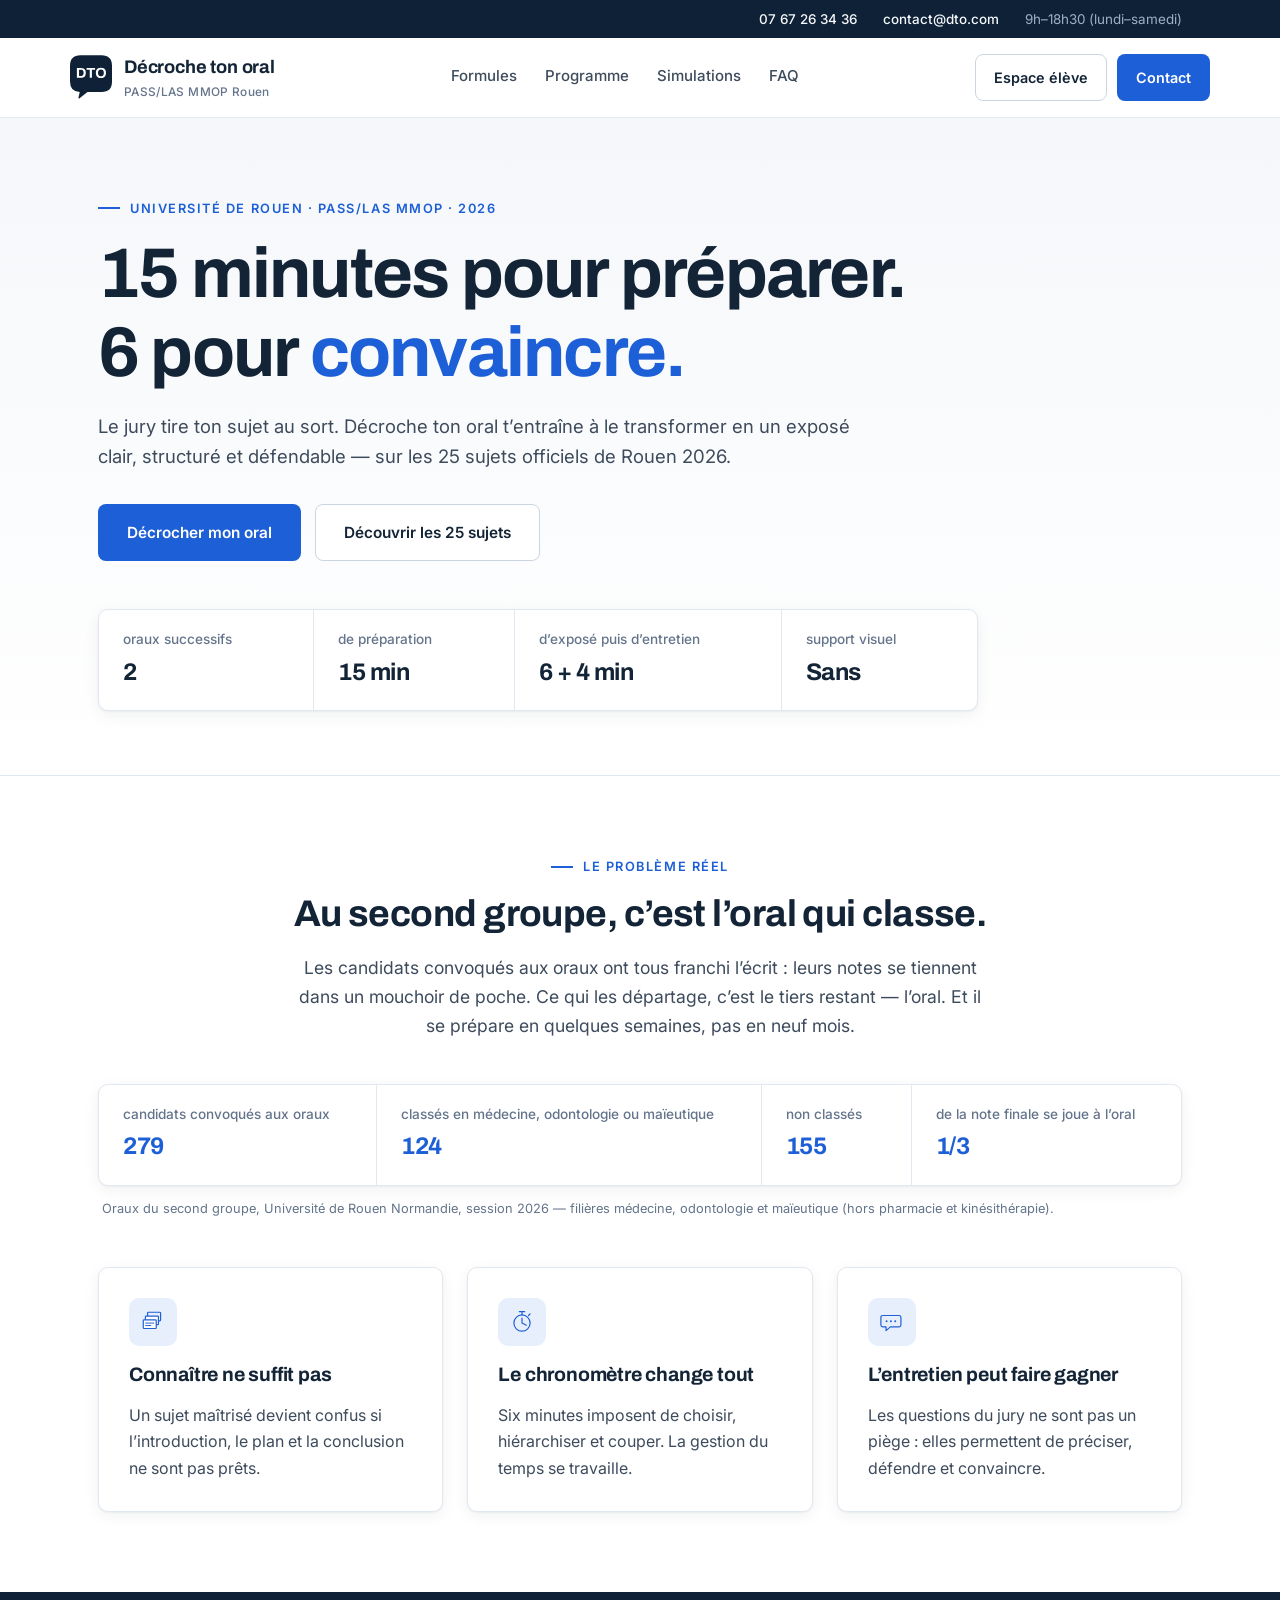
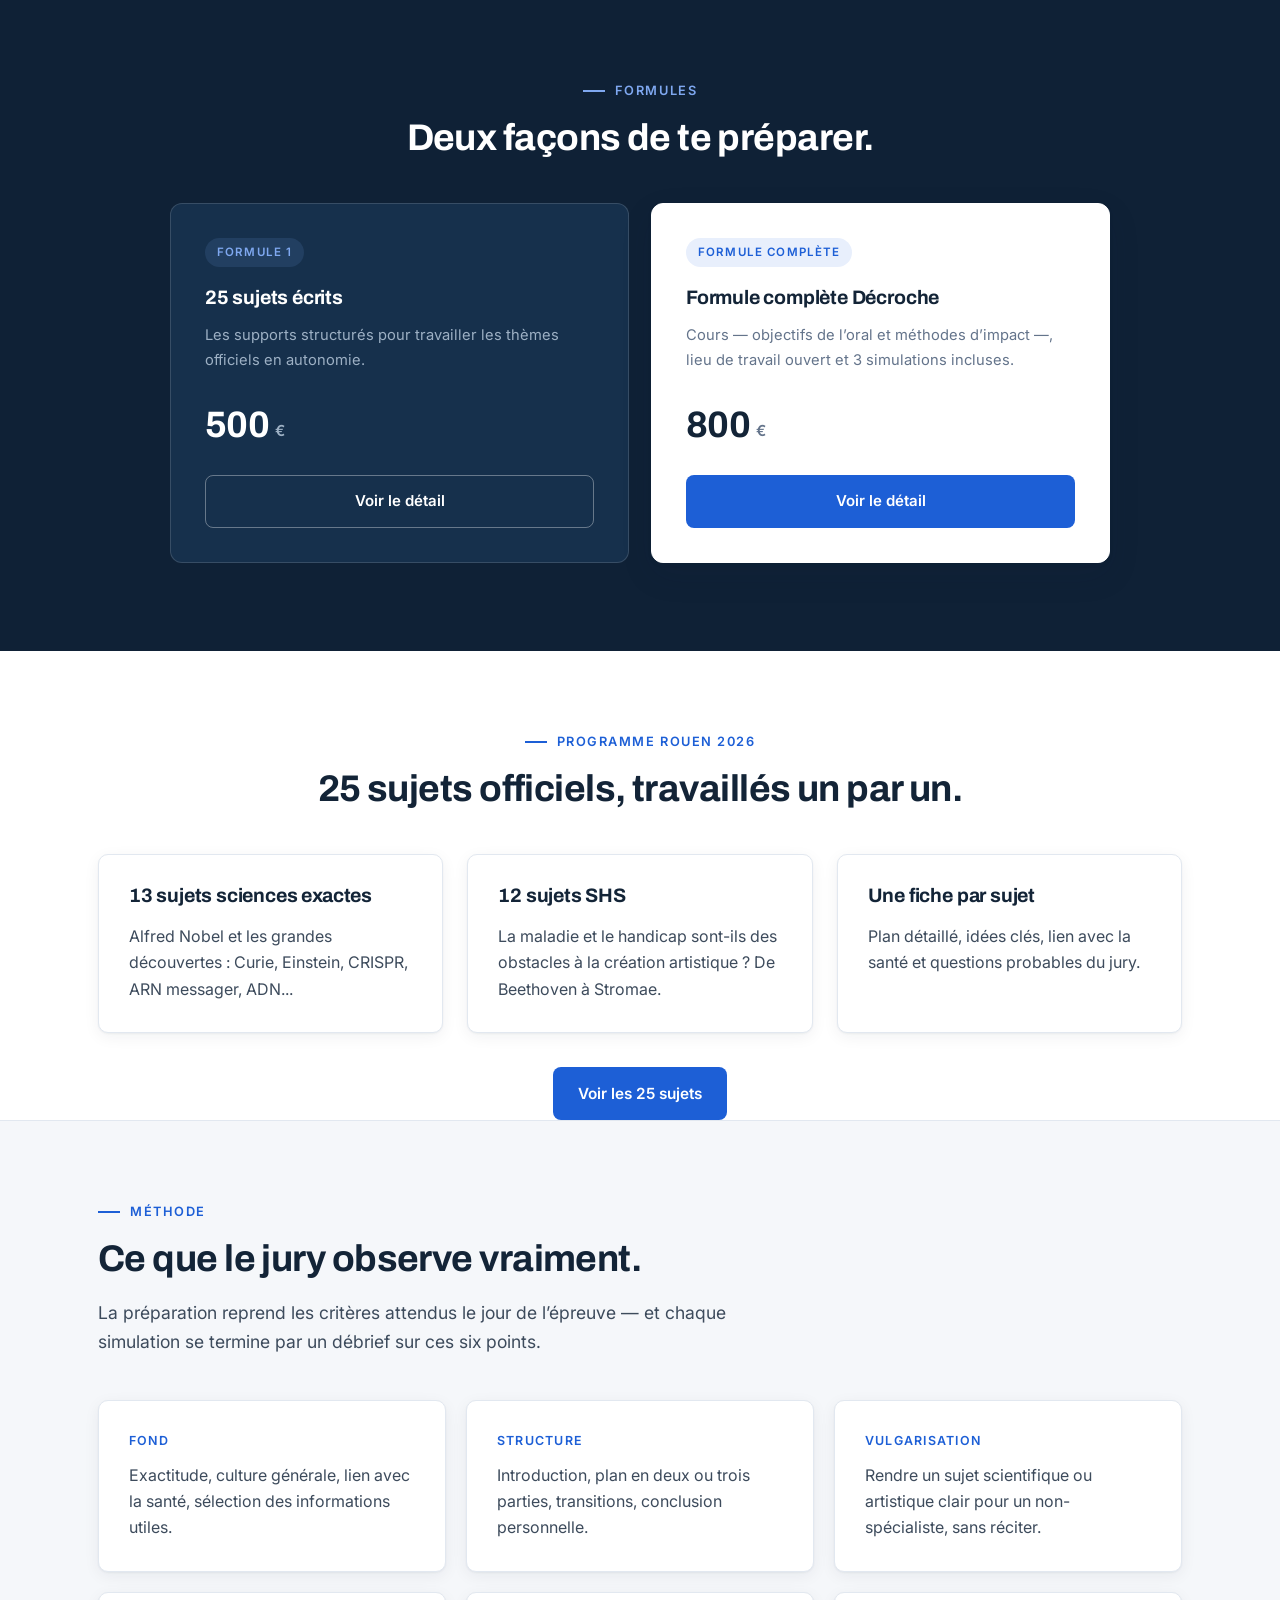
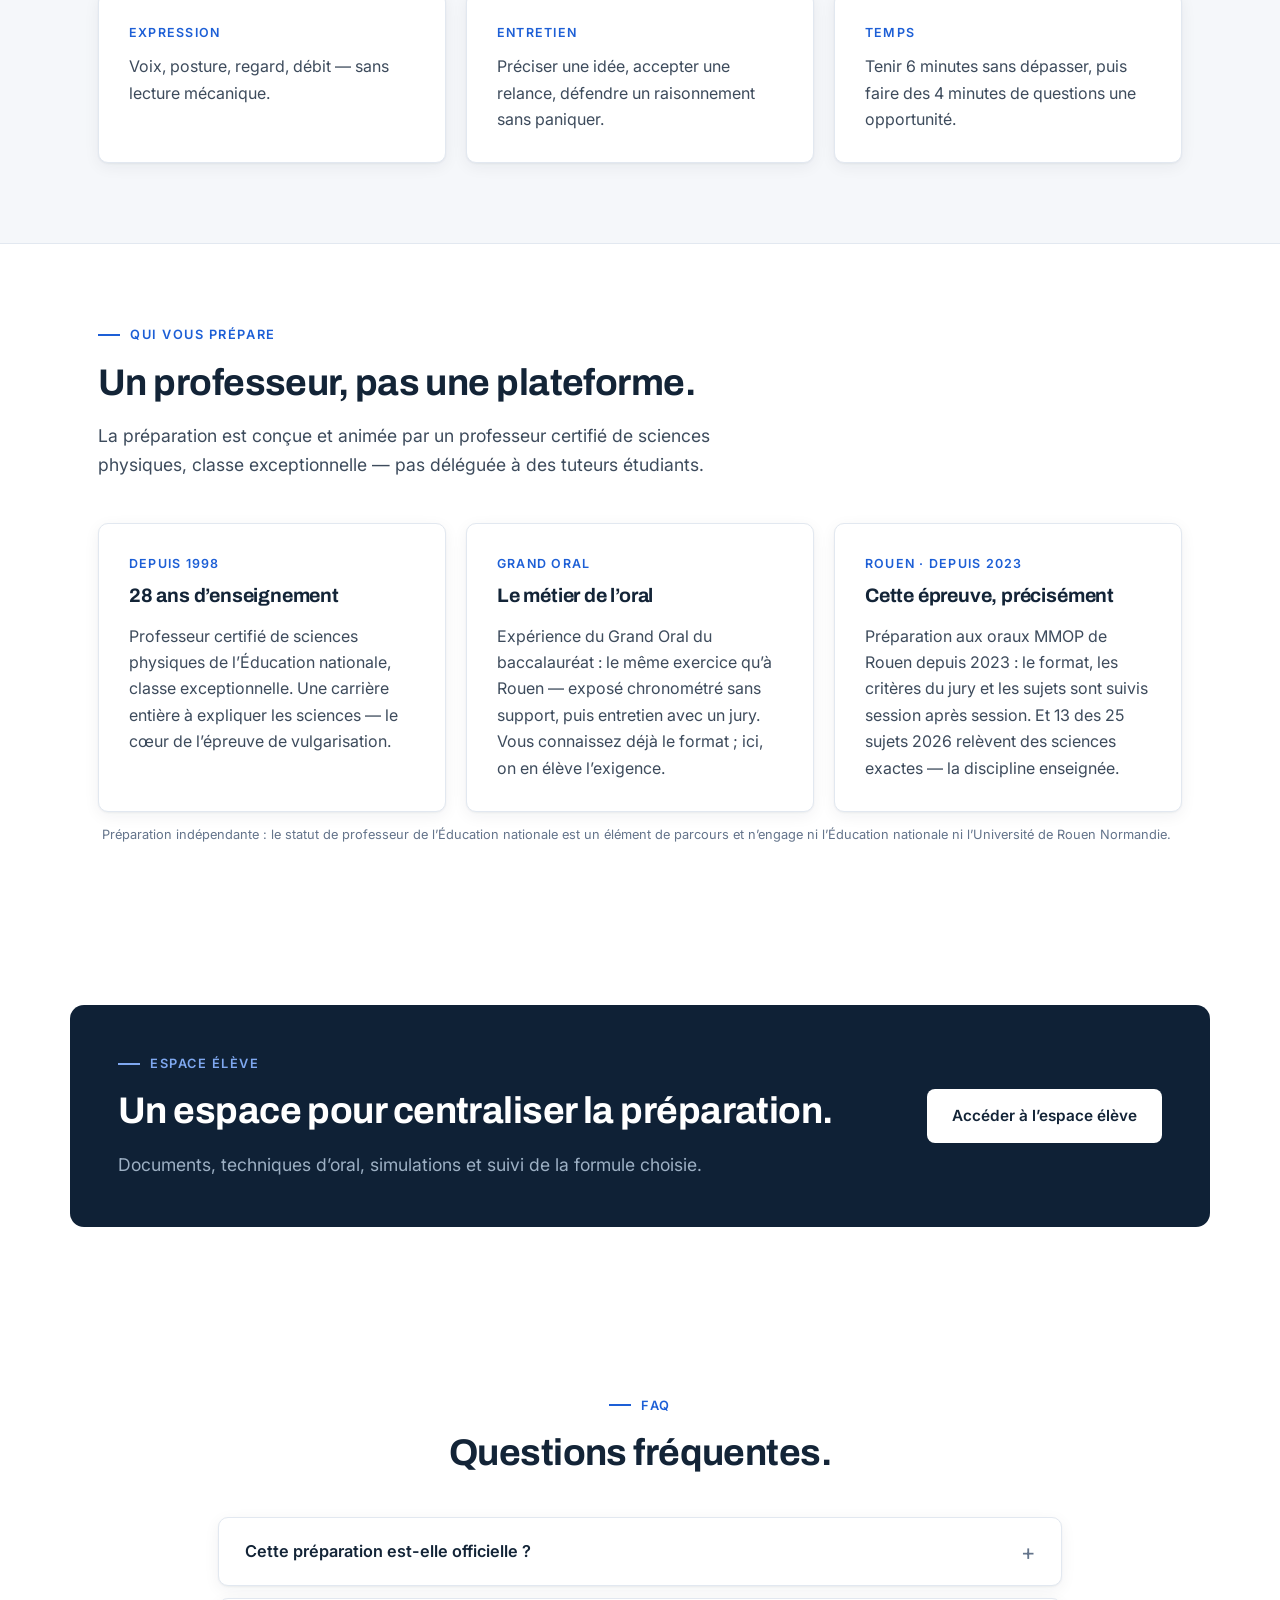
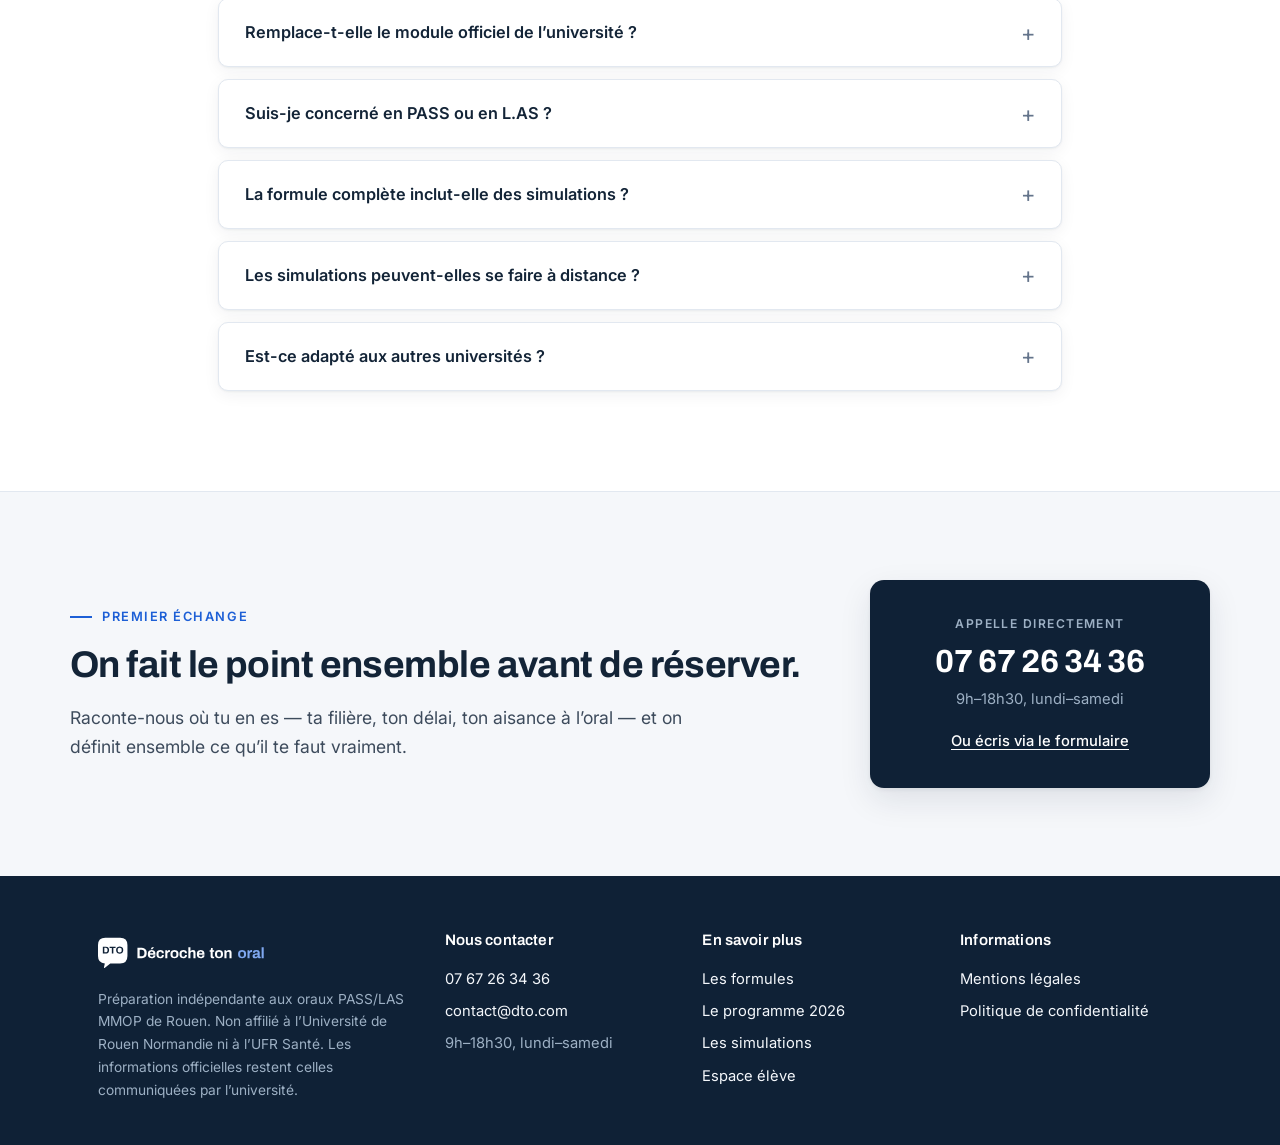
==== commit 9aa9712a: "Add files via upload" ====
--- a/index.html
+++ b/index.html
@@ -183,6 +183,46 @@
   </div>
 </section>
 
+<section id="qui" class="clean-section">
+  <div class="wrap">
+    <div class="section-head reveal">
+      <p class="eyebrow">Qui vous prépare</p>
+      <h2>Un professeur, pas une plateforme.</h2>
+      <p class="lead">
+        La préparation est conçue et animée par un professeur certifié de sciences physiques,
+        classe exceptionnelle — pas déléguée à des tuteurs étudiants.
+      </p>
+    </div>
+
+    <div class="teacher-grid">
+      <article class="clean-card reveal">
+        <b class="teacher-label">Depuis 1998</b>
+        <h3>28 ans d’enseignement</h3>
+        <p>Professeur certifié de sciences physiques de l’Éducation nationale, classe exceptionnelle.
+        Une carrière entière à expliquer les sciences — le cœur de l’épreuve de vulgarisation.</p>
+      </article>
+      <article class="clean-card reveal">
+        <b class="teacher-label">Grand Oral</b>
+        <h3>Le métier de l’oral</h3>
+        <p>Expérience du Grand Oral du baccalauréat : le même exercice qu’à Rouen — exposé
+        chronométré sans support, puis entretien avec un jury. Vous connaissez déjà le format ;
+        ici, on en élève l’exigence.</p>
+      </article>
+      <article class="clean-card reveal">
+        <b class="teacher-label">Rouen · depuis 2023</b>
+        <h3>Cette épreuve, précisément</h3>
+        <p>Préparation aux oraux MMOP de Rouen depuis 2023 : le format, les critères du jury et
+        les sujets sont suivis session après session. Et 13 des 25 sujets 2026 relèvent des
+        sciences exactes — la discipline enseignée.</p>
+      </article>
+    </div>
+    <p class="stats-note reveal">
+      Préparation indépendante : le statut de professeur de l’Éducation nationale est un élément
+      de parcours et n’engage ni l’Éducation nationale ni l’Université de Rouen Normandie.
+    </p>
+  </div>
+</section>
+
 <section id="espace-eleve" class="clean-section">
   <div class="wrap clean-cta-box reveal">
     <div>
--- a/assets/css/style.css
+++ b/assets/css/style.css
@@ -181,6 +181,15 @@
   font-size:.8rem;color:var(--muted);
 }
 @media(max-width:760px){.stats-note{margin-bottom:36px}}
+
+/* Section « Qui vous prépare » */
+.teacher-grid{display:grid;grid-template-columns:repeat(3,1fr);gap:20px}
+@media(max-width:900px){.teacher-grid{grid-template-columns:1fr}}
+.teacher-label{
+  display:block;color:var(--accent);font-size:.78rem;letter-spacing:.1em;
+  text-transform:uppercase;margin-bottom:10px;font-weight:600;
+}
+#qui .stats-note{margin-bottom:0}
 
 /* Cartes */
 .clean-card,.simple-card,.criterion,.official-box,.step,.subject-col,.form-box{
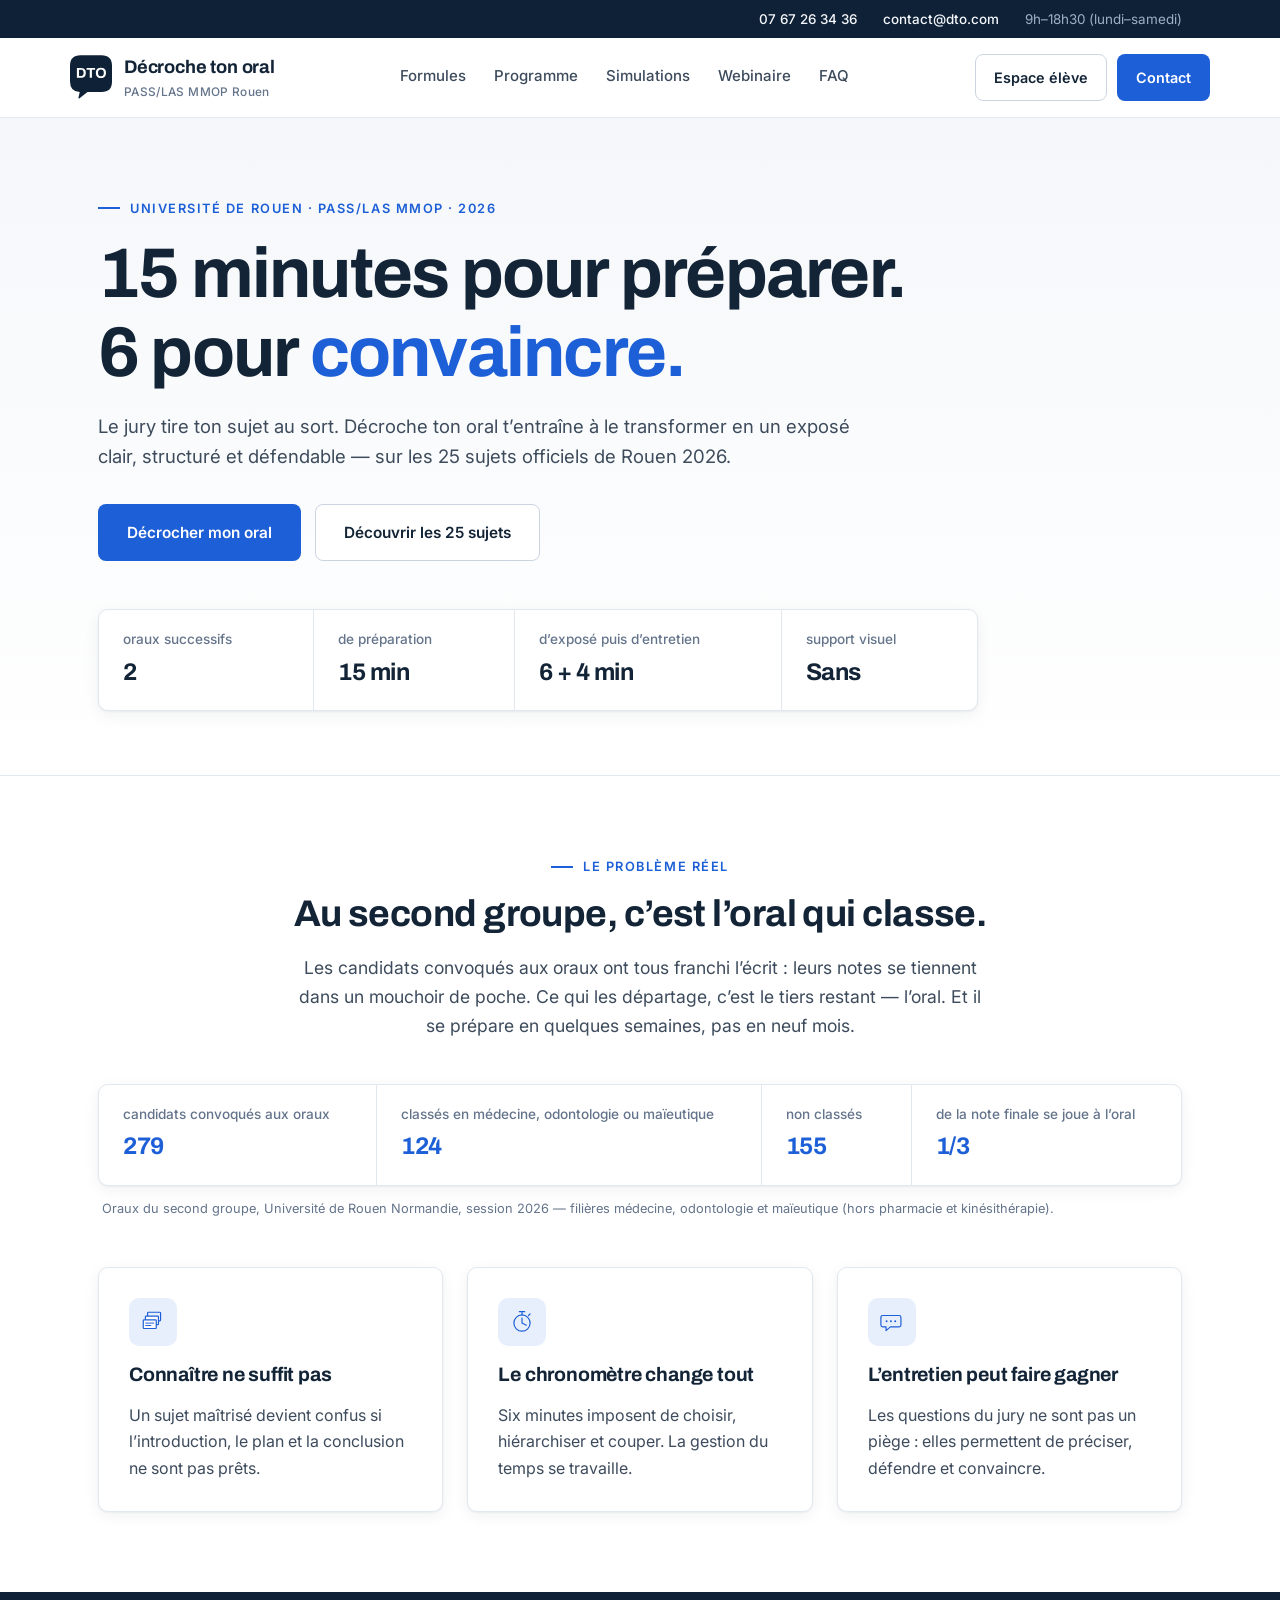
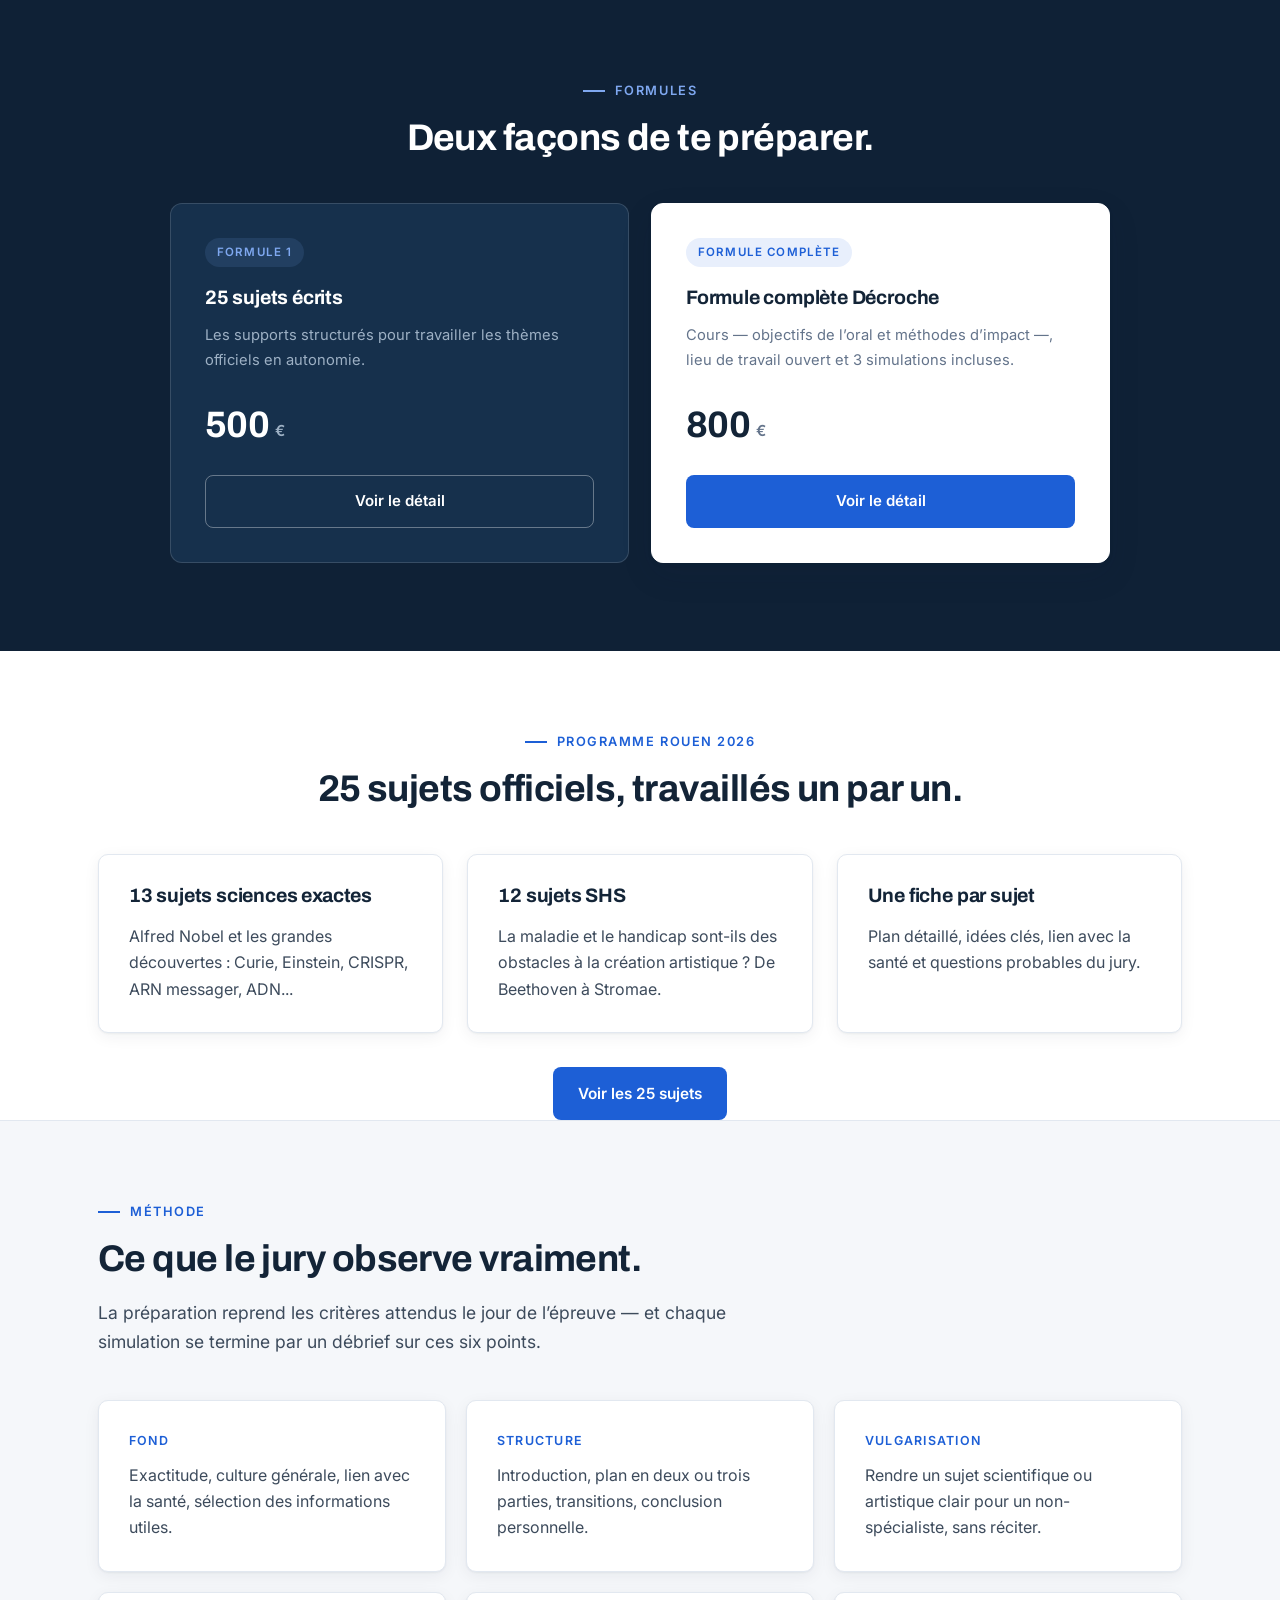
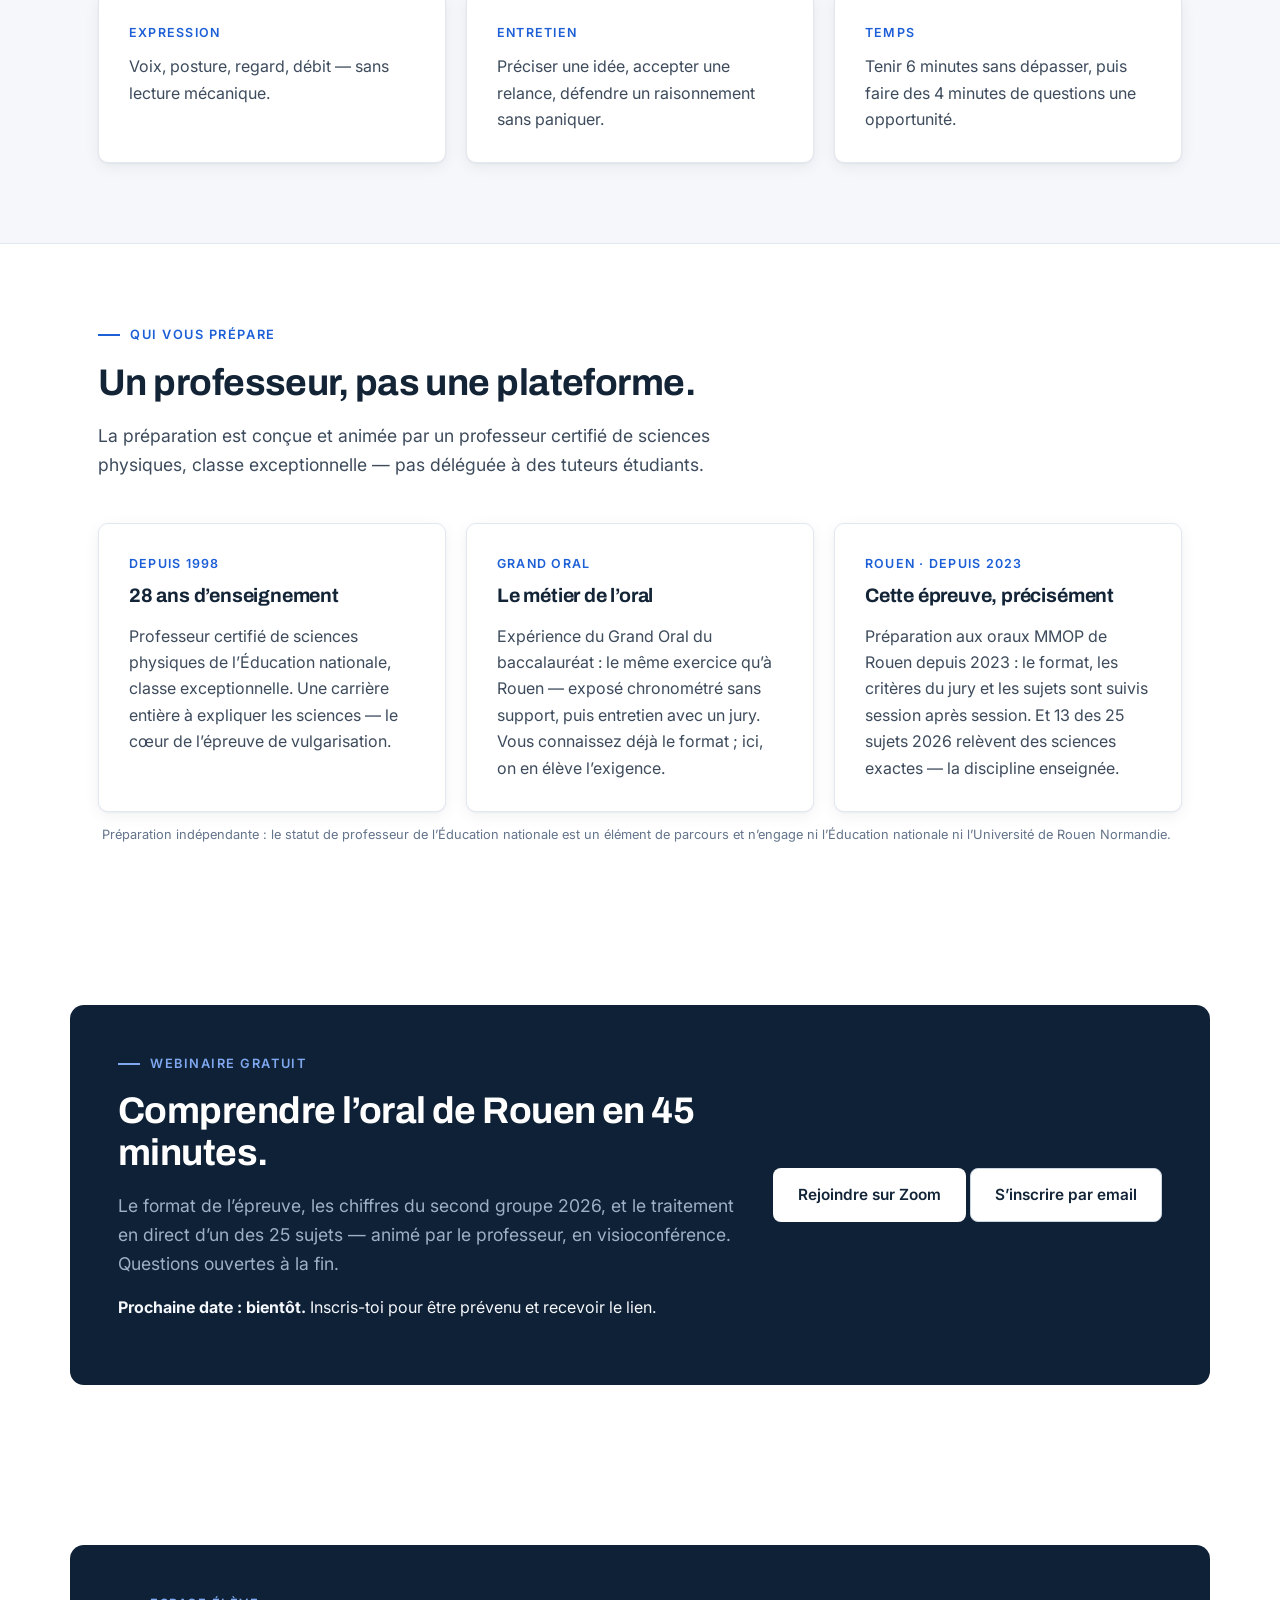
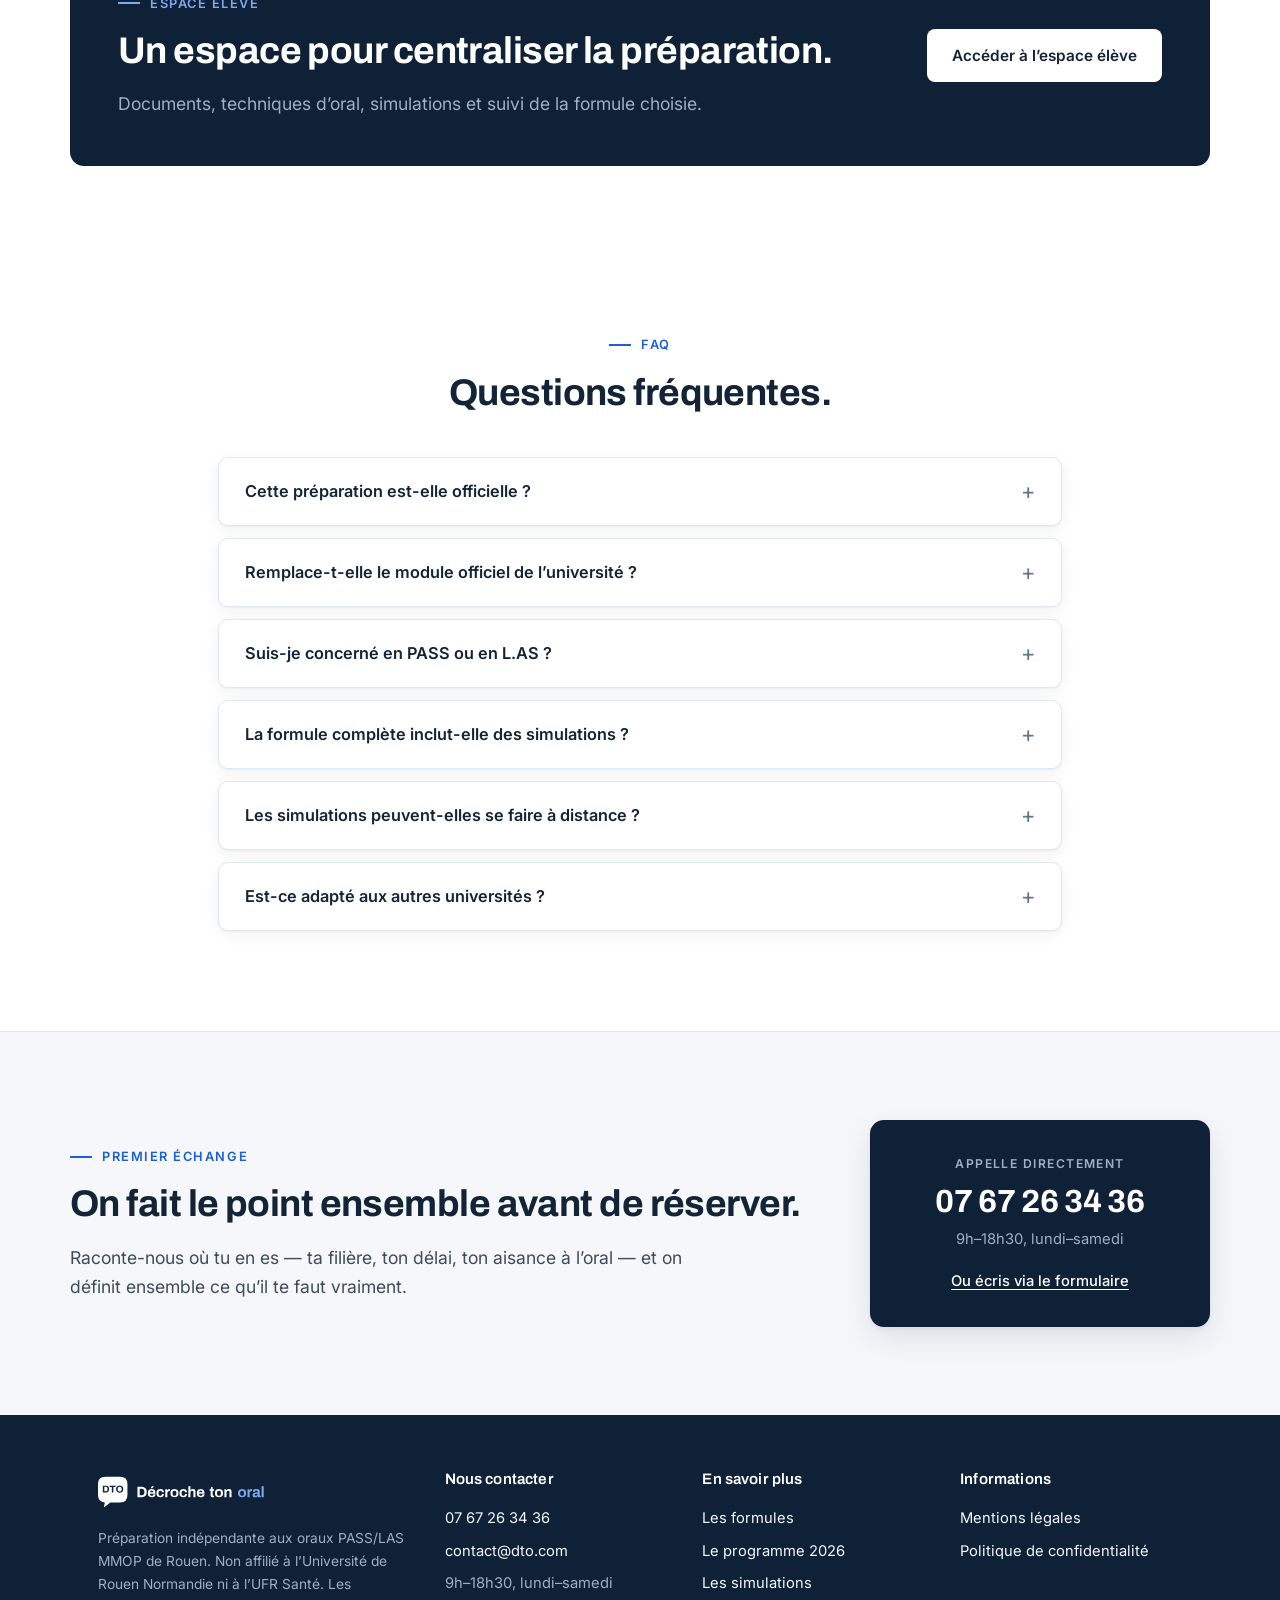
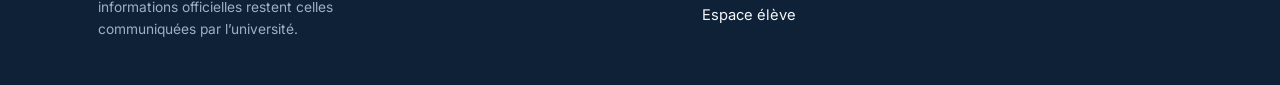
==== commit f2dc75a4: "Add files via upload" ====
--- a/index.html
+++ b/index.html
@@ -32,6 +32,7 @@
       <a href="/offres.html">Formules</a>
       <a href="/programme.html">Programme</a>
       <a href="/simulations.html">Simulations</a>
+      <a href="/index.html#webinaire">Webinaire</a>
       <a href="/index.html#faq">FAQ</a>
     </nav>
     <div class="nav-actions">
@@ -223,6 +224,25 @@
   </div>
 </section>
 
+<section id="webinaire" class="clean-section">
+  <div class="wrap clean-cta-box webinar-box reveal">
+    <div>
+      <p class="eyebrow">Webinaire gratuit</p>
+      <h2>Comprendre l’oral de Rouen en 45 minutes.</h2>
+      <p class="lead">
+        Le format de l’épreuve, les chiffres du second groupe 2026, et le traitement en direct
+        d’un des 25 sujets — animé par le professeur, en visioconférence. Questions ouvertes à la fin.
+      </p>
+      <p class="webinar-date"><b>Prochaine date&nbsp;: bientôt.</b> Inscris-toi pour être prévenu et recevoir le lien.</p>
+    </div>
+    <div class="webinar-actions">
+      <!-- Lien de la réunion Zoom -->
+      <a class="btn btn-primary" href="https://us06web.zoom.us/j/82884820768?pwd=4BLoLxcFGUAVnT4fetHmVNdftbvZzB.1" target="_blank" rel="noopener">Rejoindre sur Zoom</a>
+      <a class="btn btn-secondary" href="mailto:contact@dto.com?subject=Inscription%20webinaire%20oral%20Rouen&body=Bonjour%2C%20je%20souhaite%20m%27inscrire%20au%20prochain%20webinaire.%20Voici%20mon%20pr%C3%A9nom%20et%20mon%20email%20%3A">S’inscrire par email</a>
+    </div>
+  </div>
+</section>
+
 <section id="espace-eleve" class="clean-section">
   <div class="wrap clean-cta-box reveal">
     <div>
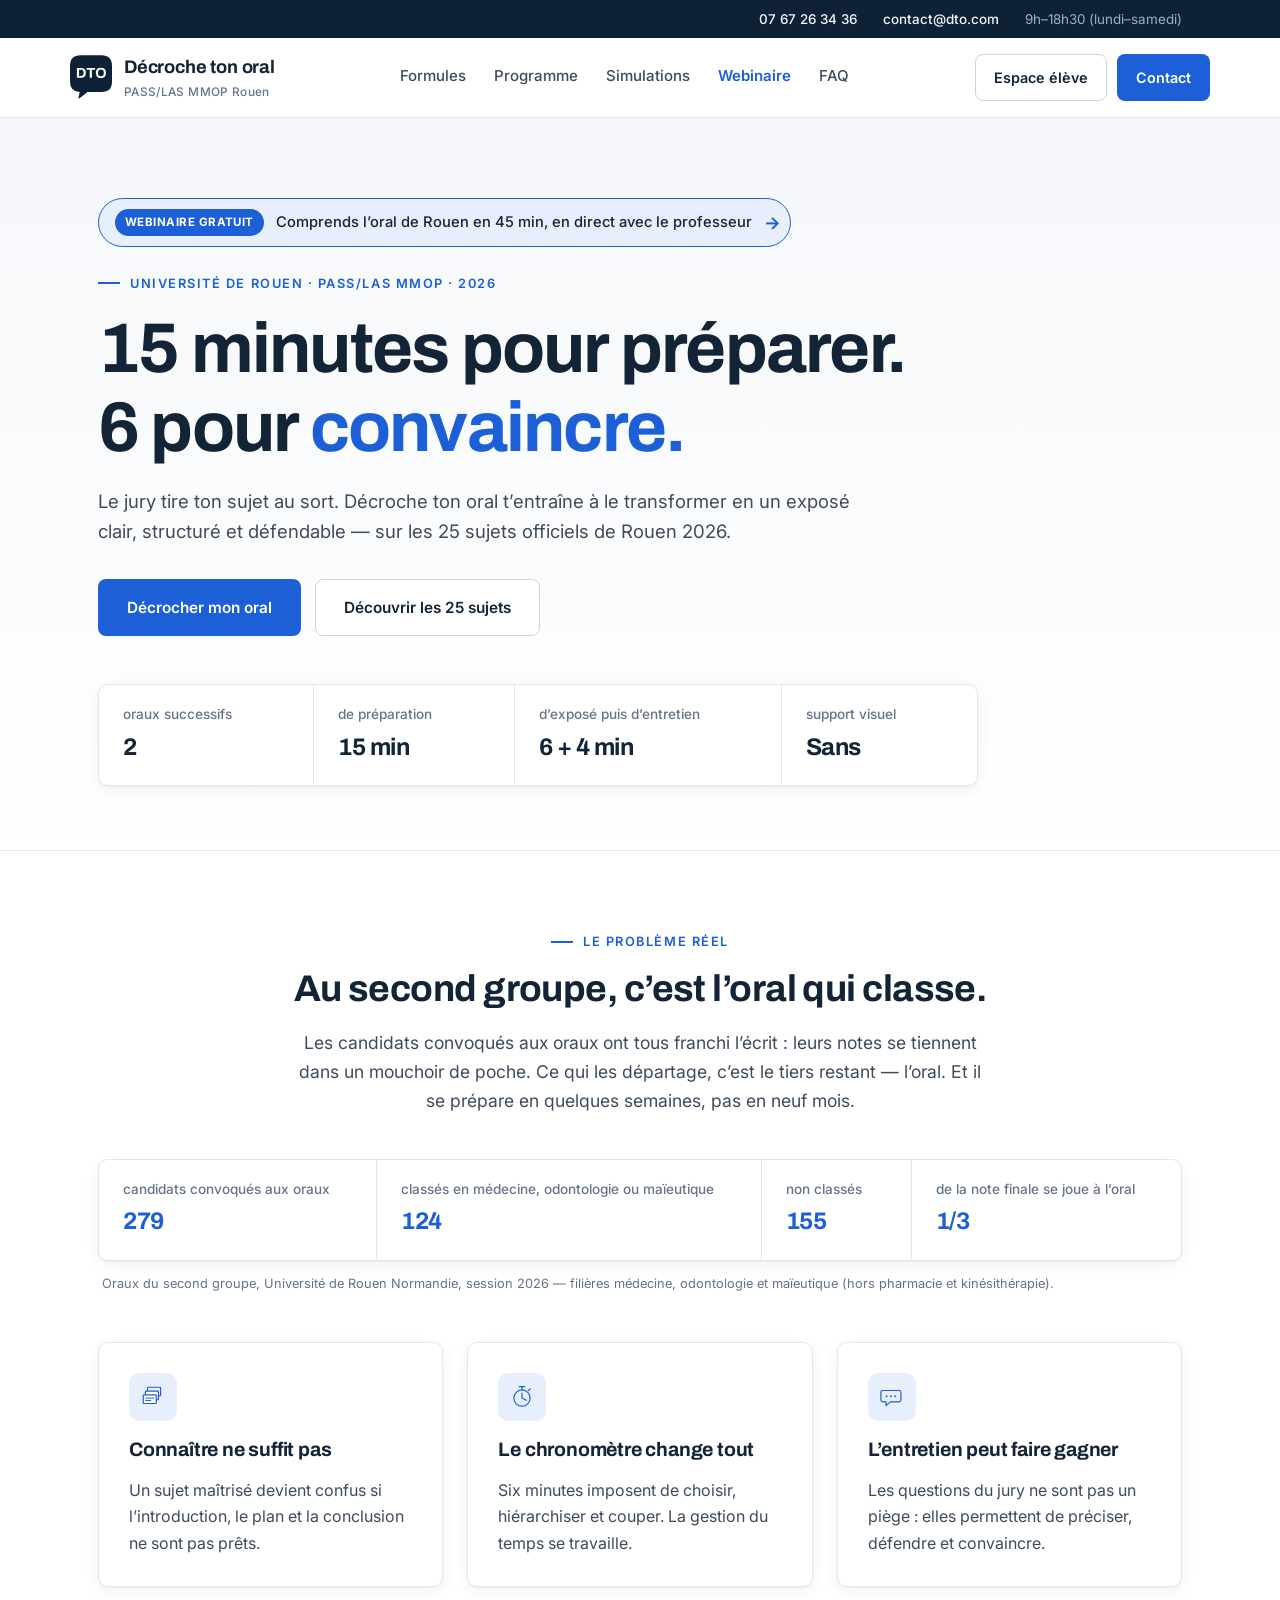
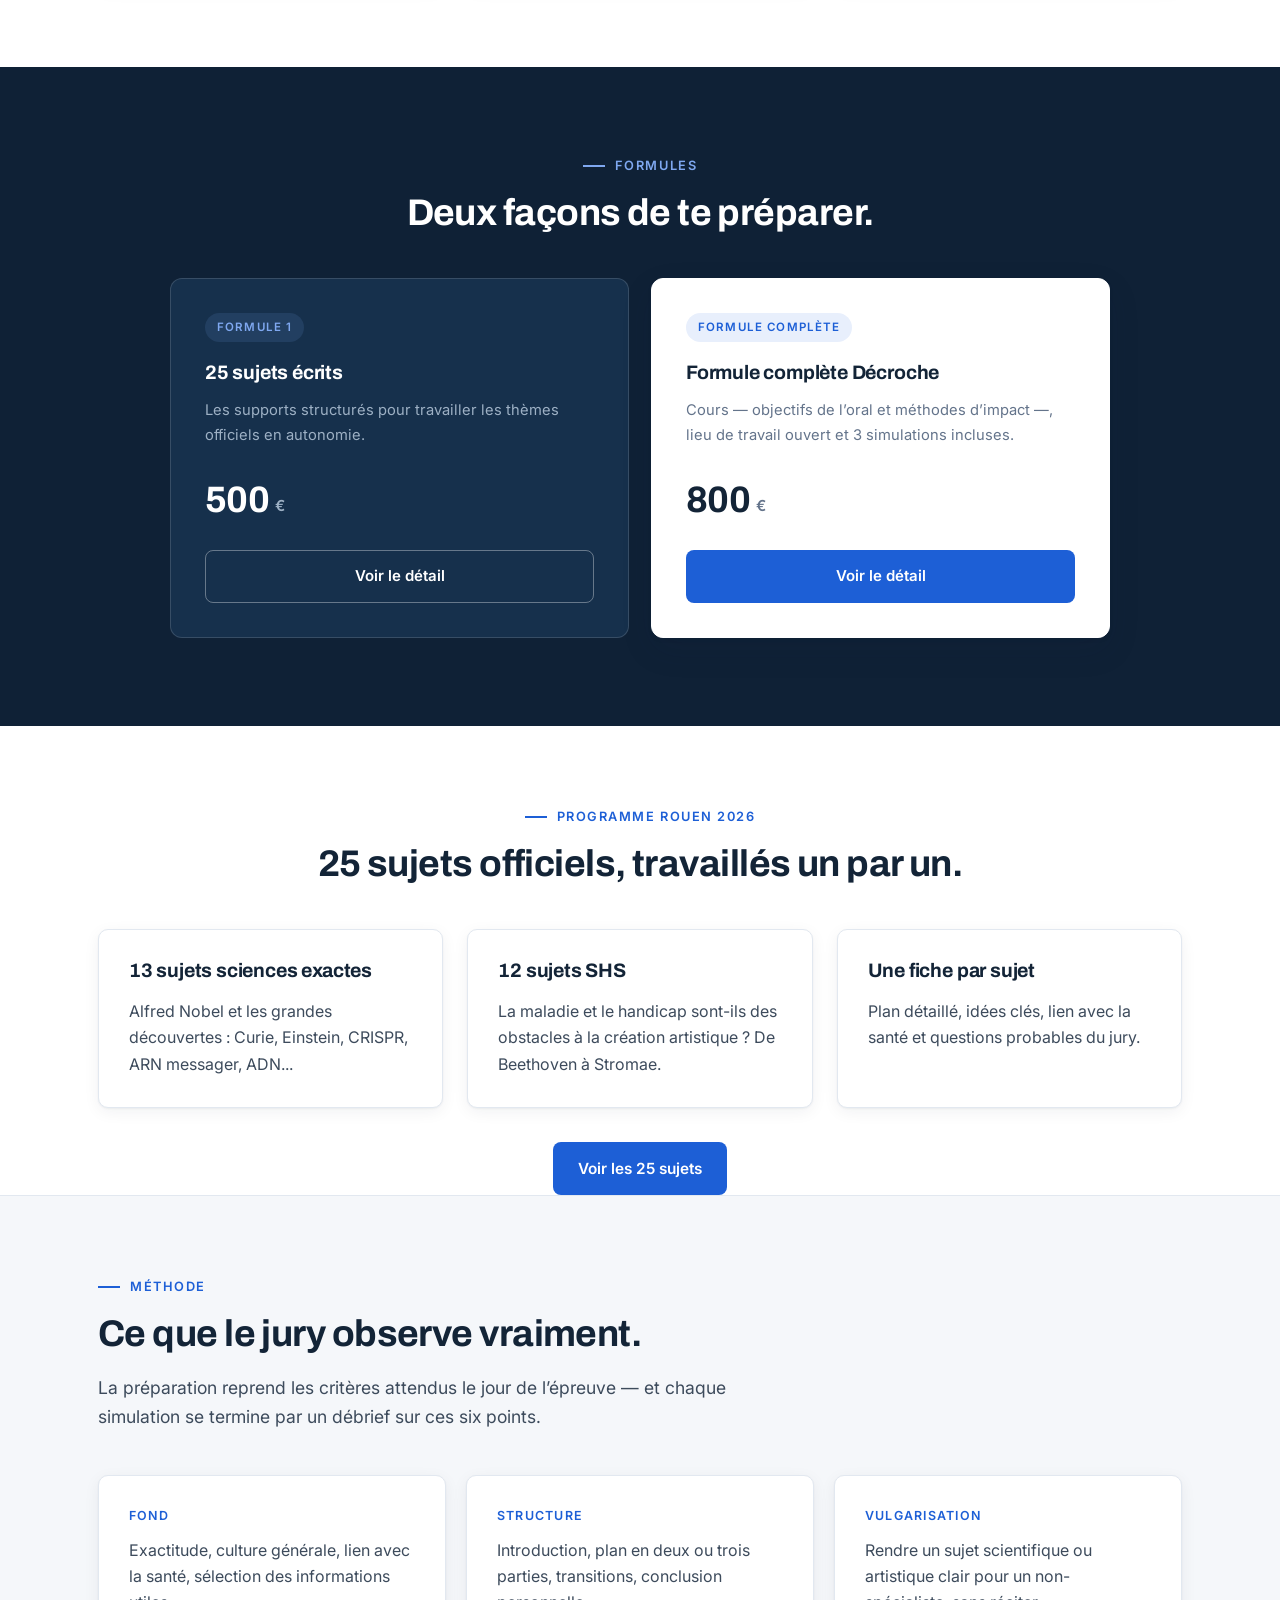
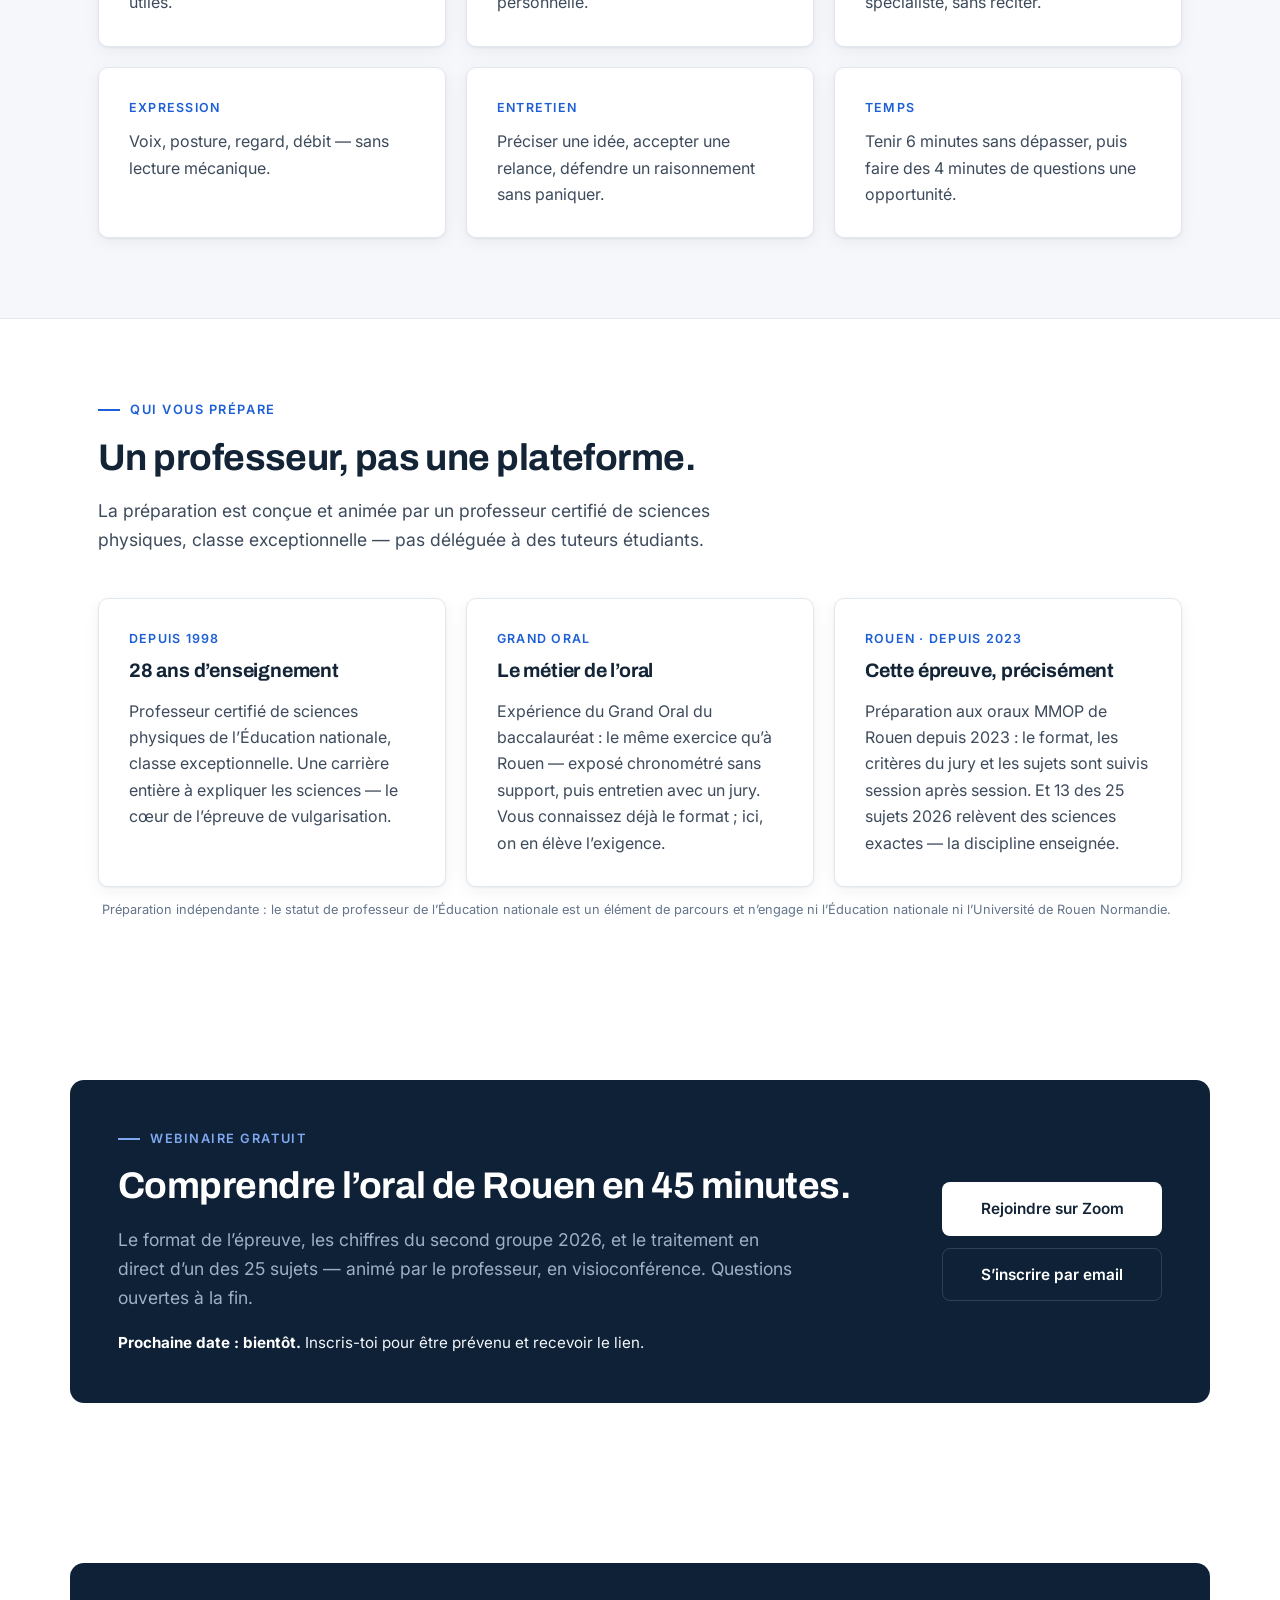
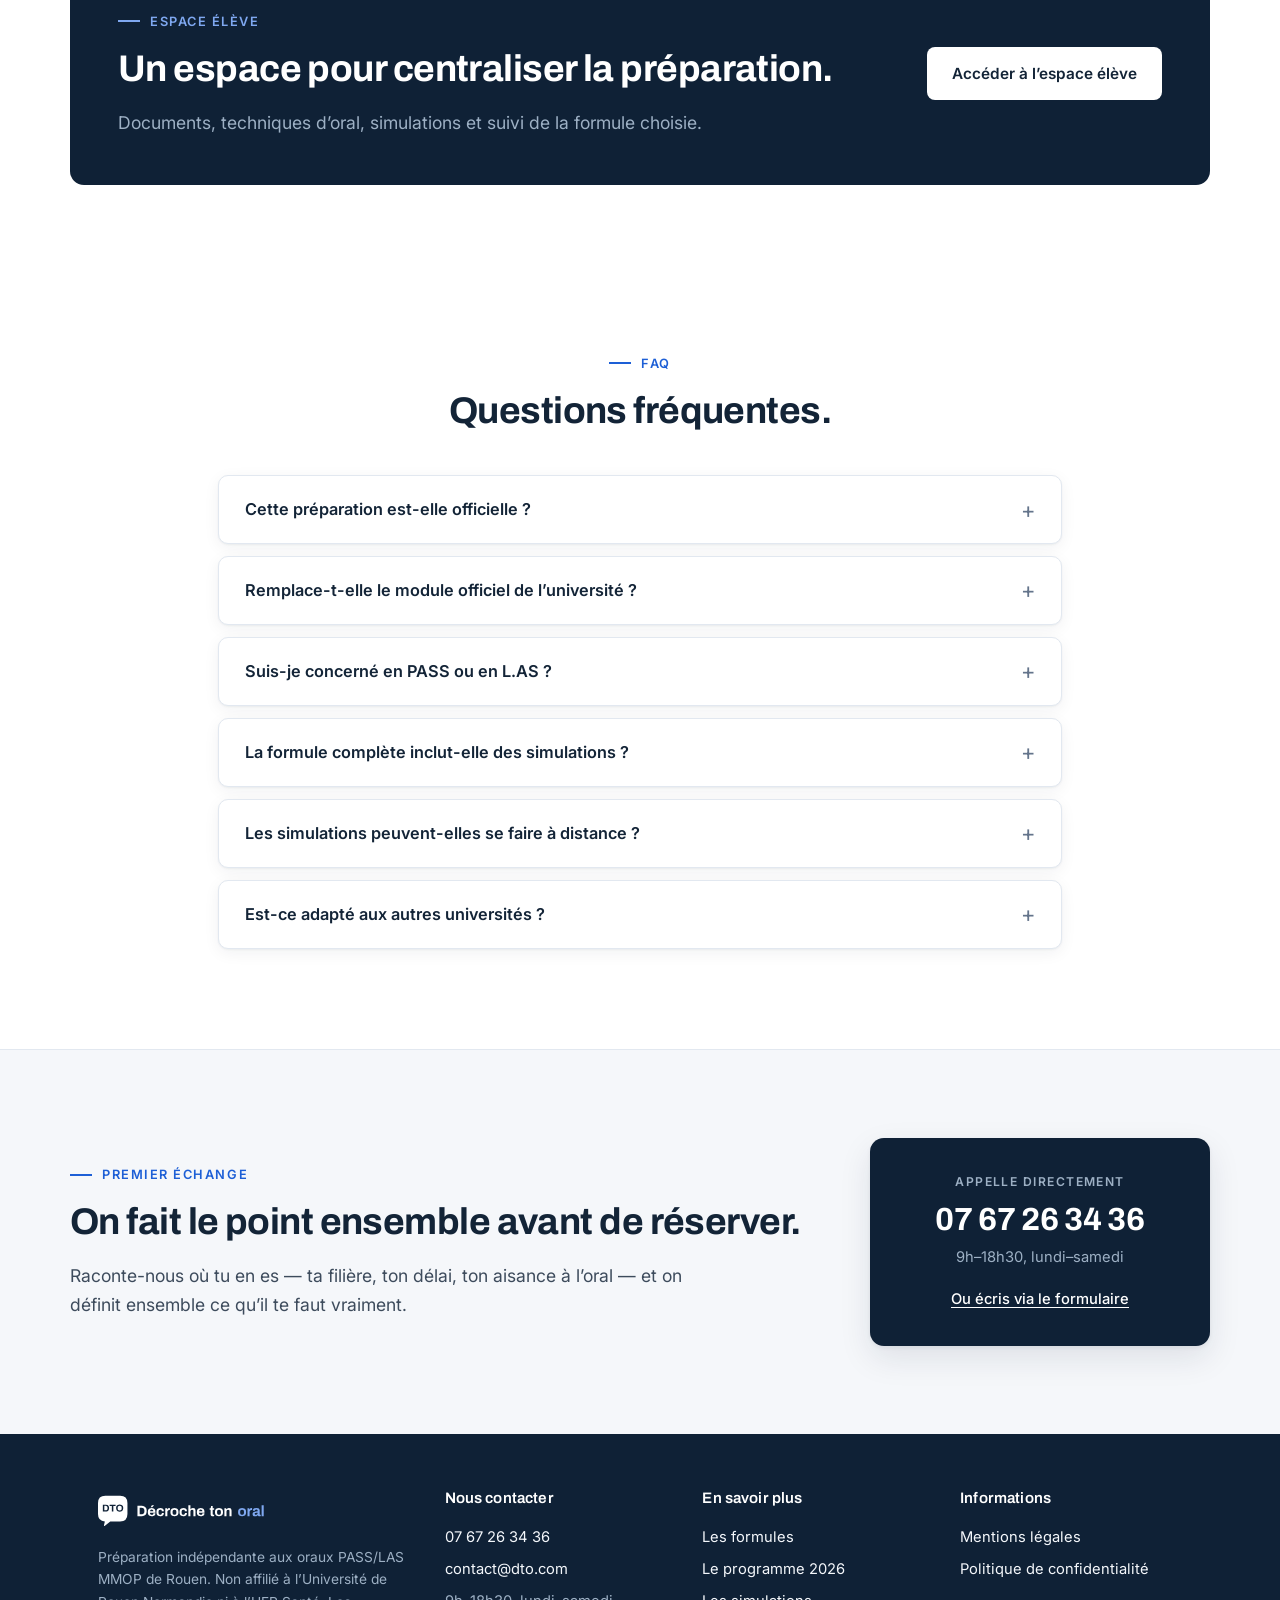
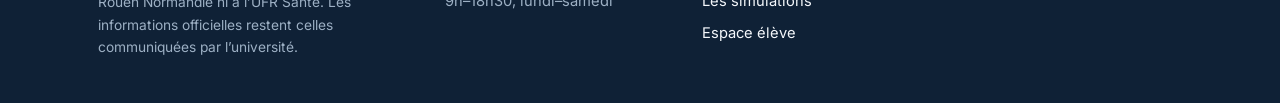
==== commit d773c44e: "Add files via upload" ====
--- a/index.html
+++ b/index.html
@@ -32,7 +32,7 @@
       <a href="/offres.html">Formules</a>
       <a href="/programme.html">Programme</a>
       <a href="/simulations.html">Simulations</a>
-      <a href="/index.html#webinaire">Webinaire</a>
+      <a href="/index.html#webinaire" class="nav-webinar">Webinaire</a>
       <a href="/index.html#faq">FAQ</a>
     </nav>
     <div class="nav-actions">
@@ -46,6 +46,11 @@
 
 <section class="clean-hero" id="top">
   <div class="wrap">
+    <a class="hero-webinar-banner reveal" href="#webinaire">
+      <span class="hwb-tag">Webinaire gratuit</span>
+      <span class="hwb-text">Comprends l’oral de Rouen en 45 min, en direct avec le professeur</span>
+      <span class="hwb-arrow" aria-hidden="true">→</span>
+    </a>
     <div class="hero-copy hero-statement reveal">
       <p class="eyebrow">Université de Rouen · PASS/LAS MMOP · 2026</p>
       <h1>15 minutes pour préparer.<br>6 pour <span class="hl">convaincre.</span></h1>
--- a/assets/css/style.css
+++ b/assets/css/style.css
@@ -190,6 +190,45 @@
   text-transform:uppercase;margin-bottom:10px;font-weight:600;
 }
 #qui .stats-note{margin-bottom:0}
+
+/* Section webinaire (réutilise .clean-cta-box) */
+.webinar-date{margin:18px 0 0;color:var(--ink-inverse);font-size:.95rem}
+.webinar-date b{color:#fff}
+.webinar-actions{display:flex;flex-direction:column;gap:12px;min-width:220px}
+.webinar-box .btn-secondary{
+  background:transparent;color:#fff;border:1px solid var(--line-dark);
+}
+.webinar-box .btn-secondary:hover{background:rgba(255,255,255,.08)}
+@media(max-width:900px){.webinar-actions{min-width:0}}
+
+/* Bandeau webinaire dans le hero */
+.hero-webinar-banner{
+  display:inline-flex;align-items:center;gap:12px;
+  margin-bottom:26px;padding:9px 9px 9px 16px;
+  background:var(--accent-soft);border:1px solid var(--accent);
+  border-radius:999px;text-decoration:none;
+  font-size:.92rem;color:var(--accent-dark);font-weight:500;
+  transition:background .2s ease, transform .2s ease, box-shadow .2s ease;
+}
+.hero-webinar-banner:hover{background:#dce8fb;transform:translateY(-1px);box-shadow:var(--shadow)}
+.hwb-tag{
+  background:var(--accent);color:#fff;font-weight:700;
+  font-size:.72rem;letter-spacing:.04em;text-transform:uppercase;
+  padding:4px 10px;border-radius:999px;white-space:nowrap;
+}
+.hwb-text{color:var(--ink)}
+.hwb-arrow{
+  color:var(--accent);font-weight:700;font-size:1.1rem;
+  transition:transform .2s ease;
+}
+.hero-webinar-banner:hover .hwb-arrow{transform:translateX(3px)}
+@media(max-width:640px){
+  .hero-webinar-banner{flex-wrap:wrap;border-radius:14px;padding:12px 14px}
+  .hwb-text{flex:1 1 100%;order:3}
+}
+
+/* Lien webinaire mis en avant dans la nav */
+.navlinks a.nav-webinar{color:var(--accent);font-weight:600}
 
 /* Cartes */
 .clean-card,.simple-card,.criterion,.official-box,.step,.subject-col,.form-box{
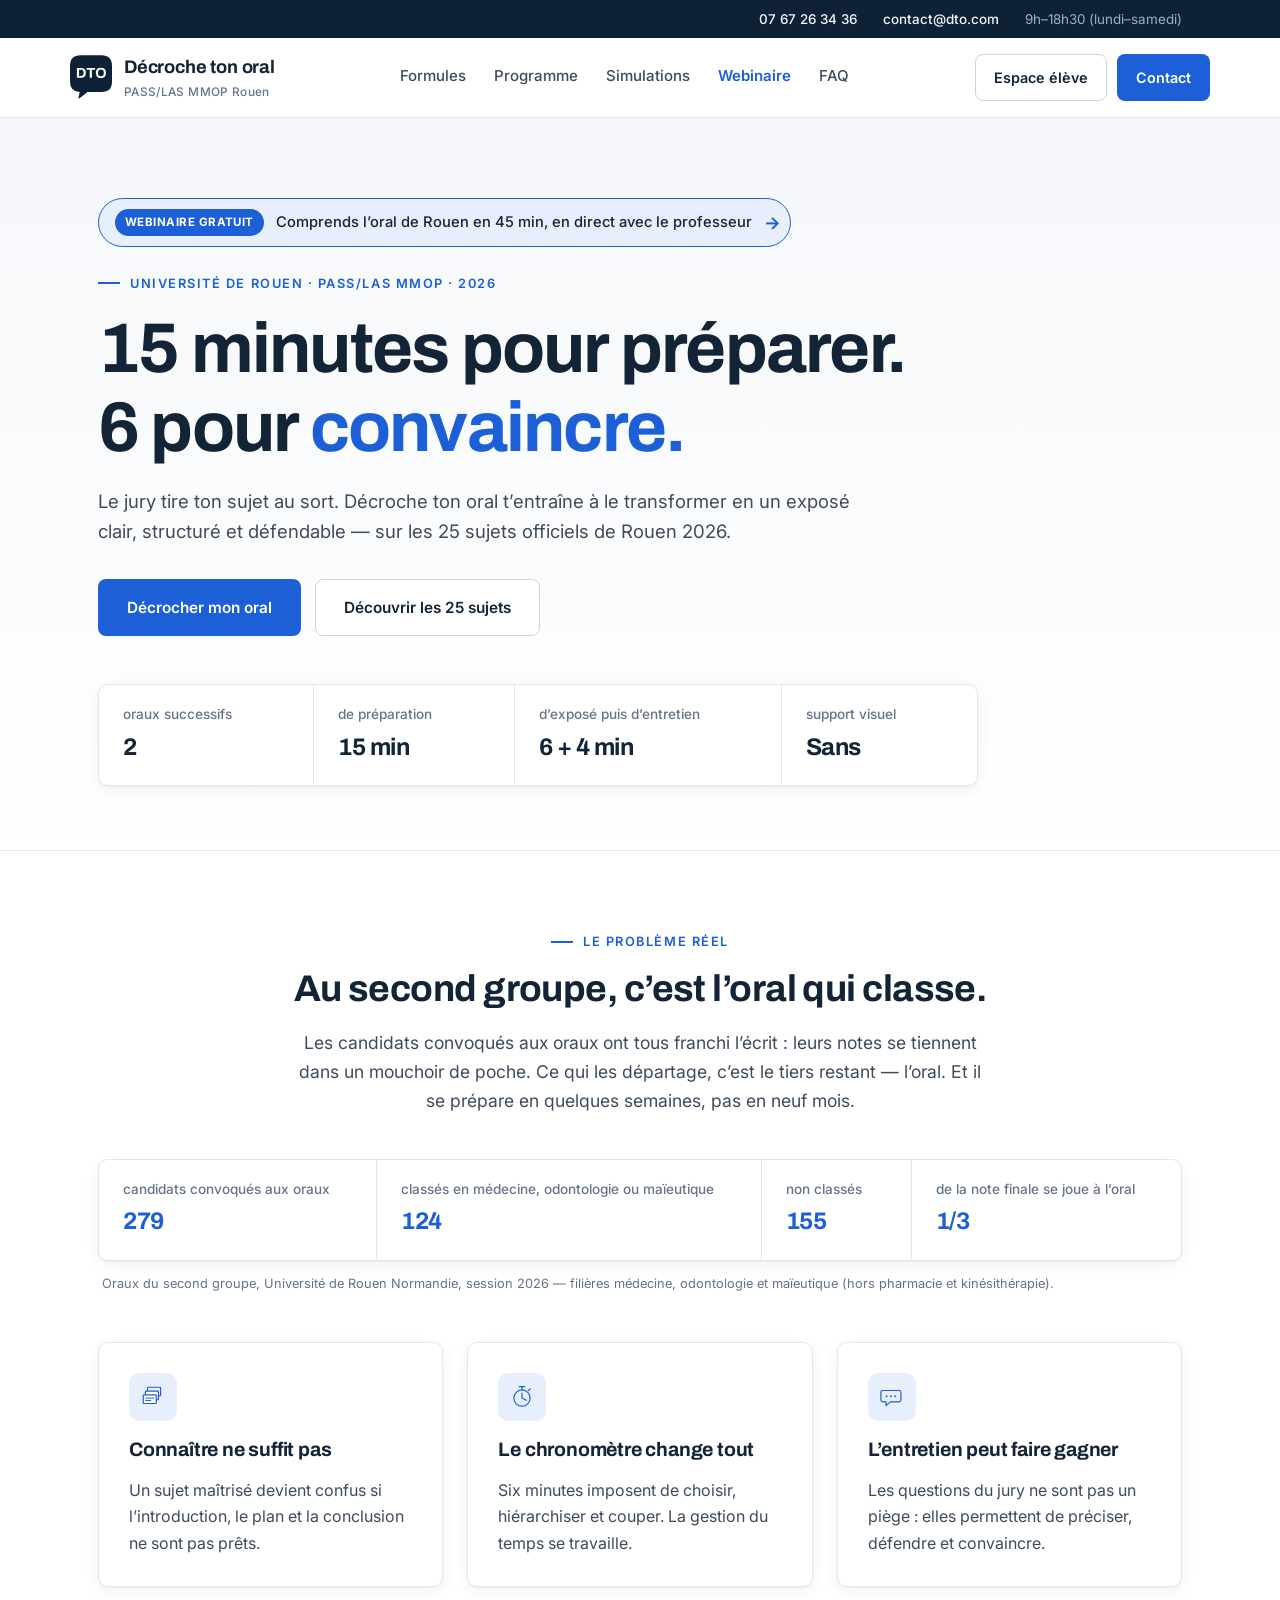
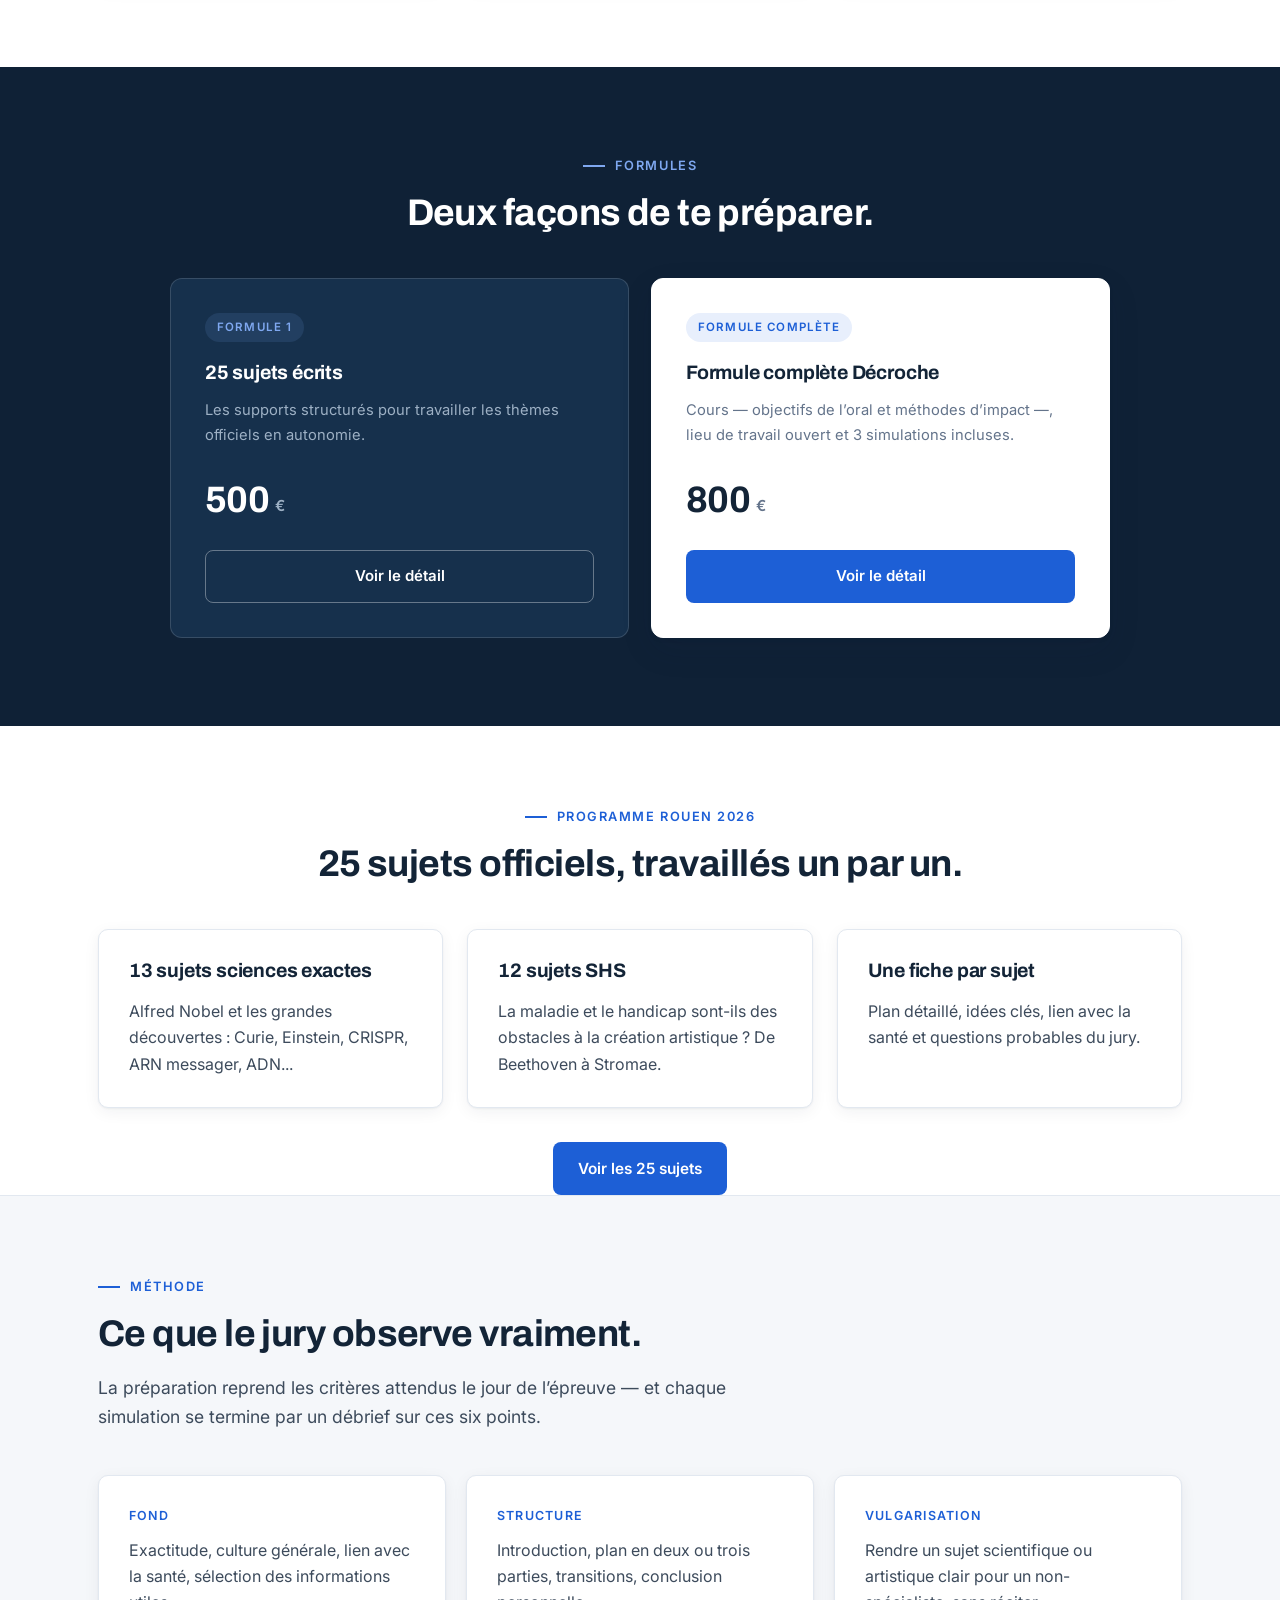
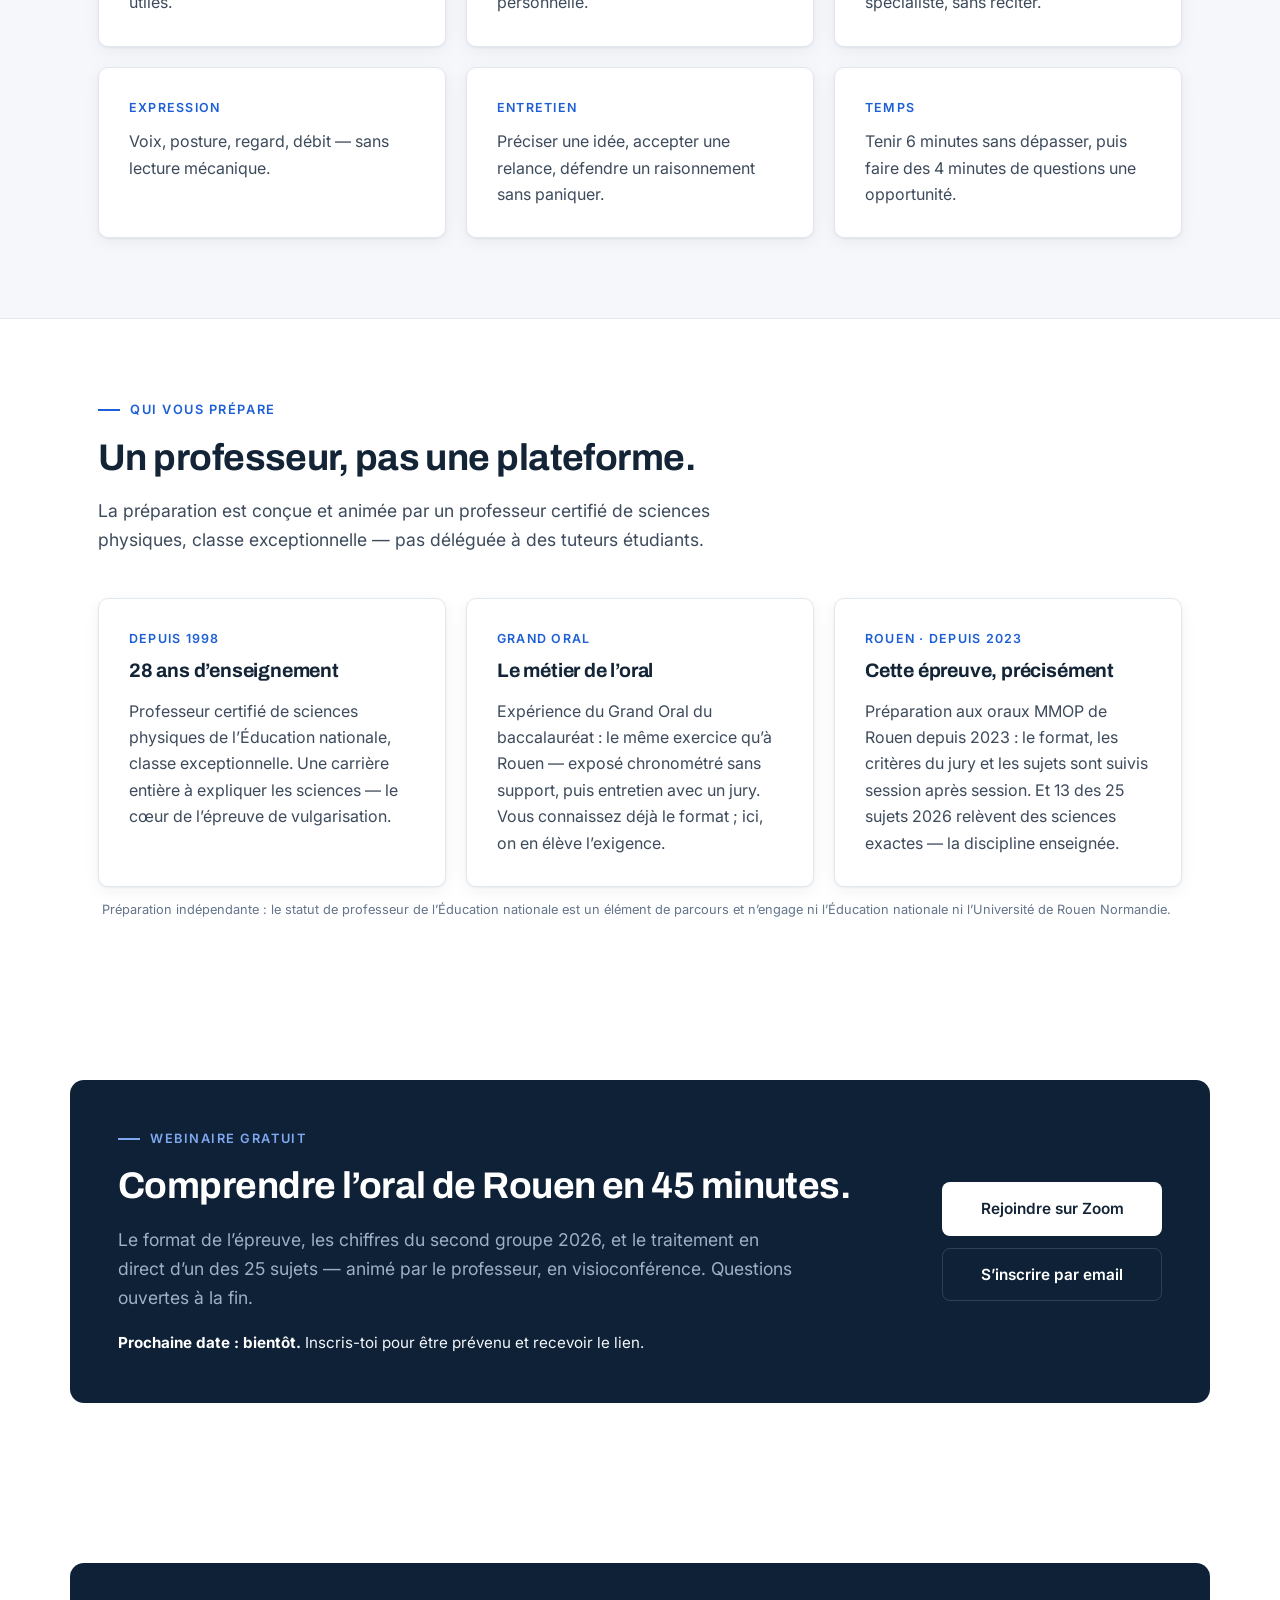
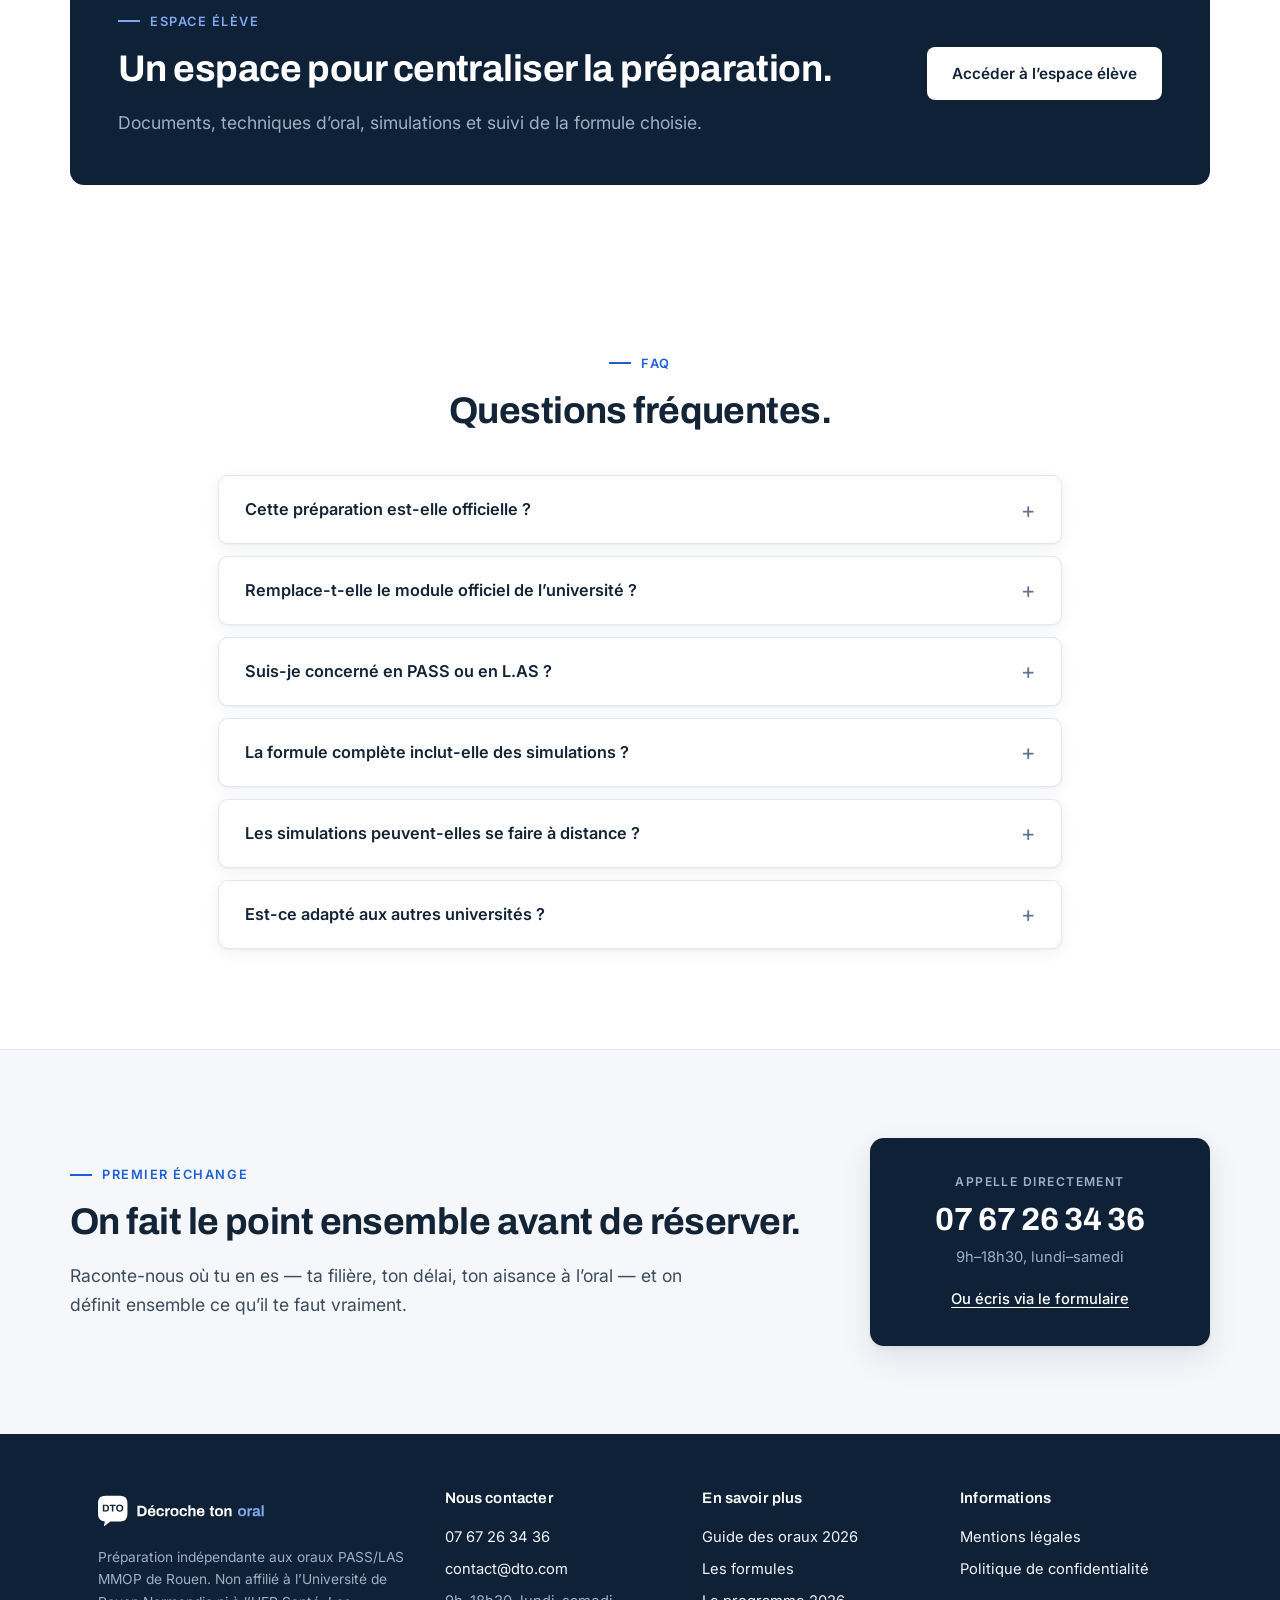
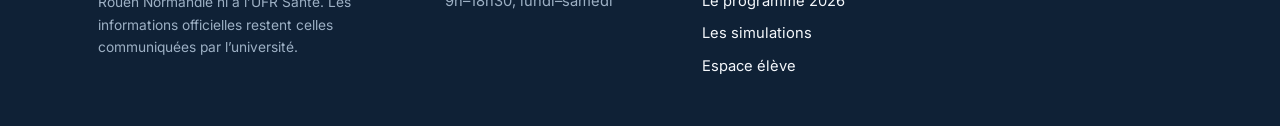
==== commit 27319e03: "Add files via upload" ====
--- a/index.html
+++ b/index.html
@@ -330,6 +330,7 @@
     </div>
     <div>
       <h4>En savoir plus</h4>
+      <a href="/oraux-rouen-2026.html">Guide des oraux 2026</a>
       <a href="/offres.html">Les formules</a>
       <a href="/programme.html">Le programme 2026</a>
       <a href="/simulations.html">Les simulations</a>
--- a/assets/css/style.css
+++ b/assets/css/style.css
@@ -229,6 +229,40 @@
 
 /* Lien webinaire mis en avant dans la nav */
 .navlinks a.nav-webinar{color:var(--accent);font-weight:600}
+
+/* Page ressource SEO — frise calendrier */
+.timeline-list{list-style:none;margin:0;padding:0;display:grid;gap:0;border:1px solid var(--line);border-radius:var(--radius);overflow:hidden;background:var(--bg);box-shadow:var(--shadow)}
+.timeline-list li{display:flex;gap:24px;padding:20px 26px;border-top:1px solid var(--line)}
+.timeline-list li:first-child{border-top:0}
+.tl-date{flex:0 0 130px;font-family:var(--font-display);font-weight:700;color:var(--accent);font-size:.98rem}
+.tl-body{color:var(--ink-soft)}
+.tl-body b{color:var(--ink)}
+@media(max-width:640px){.timeline-list li{flex-direction:column;gap:6px}.tl-date{flex:none}}
+
+/* Encadré mise en garde / conseil */
+.callout{
+  margin-top:28px;padding:22px 26px;
+  background:var(--accent-soft);border:1px solid var(--accent);
+  border-left-width:4px;border-radius:var(--radius);color:var(--ink-soft);
+}
+.callout b{color:var(--ink)}
+.callout em{color:var(--accent-dark);font-style:italic}
+
+/* Fiche-sujet */
+.fiche{background:var(--bg);border:1px solid var(--line);border-radius:var(--radius);padding:36px;box-shadow:var(--shadow)}
+@media(max-width:640px){.fiche{padding:24px}}
+.fiche h3{color:var(--accent-dark);margin:28px 0 10px;font-size:1.05rem}
+.fiche h3:first-child{margin-top:0}
+.fiche p{color:var(--ink-soft);margin-bottom:0}
+.fiche-plan{display:grid;grid-template-columns:1fr 1fr;gap:22px;margin-top:6px}
+@media(max-width:760px){.fiche-plan{grid-template-columns:1fr}}
+.fiche-plan b{display:block;color:var(--ink);margin-bottom:8px}
+.fiche-plan ul,.fiche-qa{margin:0;padding-left:18px;color:var(--ink-soft)}
+.fiche-plan li{margin-bottom:6px}
+.fiche-qa{margin-top:6px;list-style:none;padding-left:0}
+.fiche-qa li{padding:12px 0;border-top:1px solid var(--line)}
+.fiche-qa li:first-child{border-top:0}
+.fiche-qa b{color:var(--ink);display:block;margin-bottom:3px}
 
 /* Cartes */
 .clean-card,.simple-card,.criterion,.official-box,.step,.subject-col,.form-box{
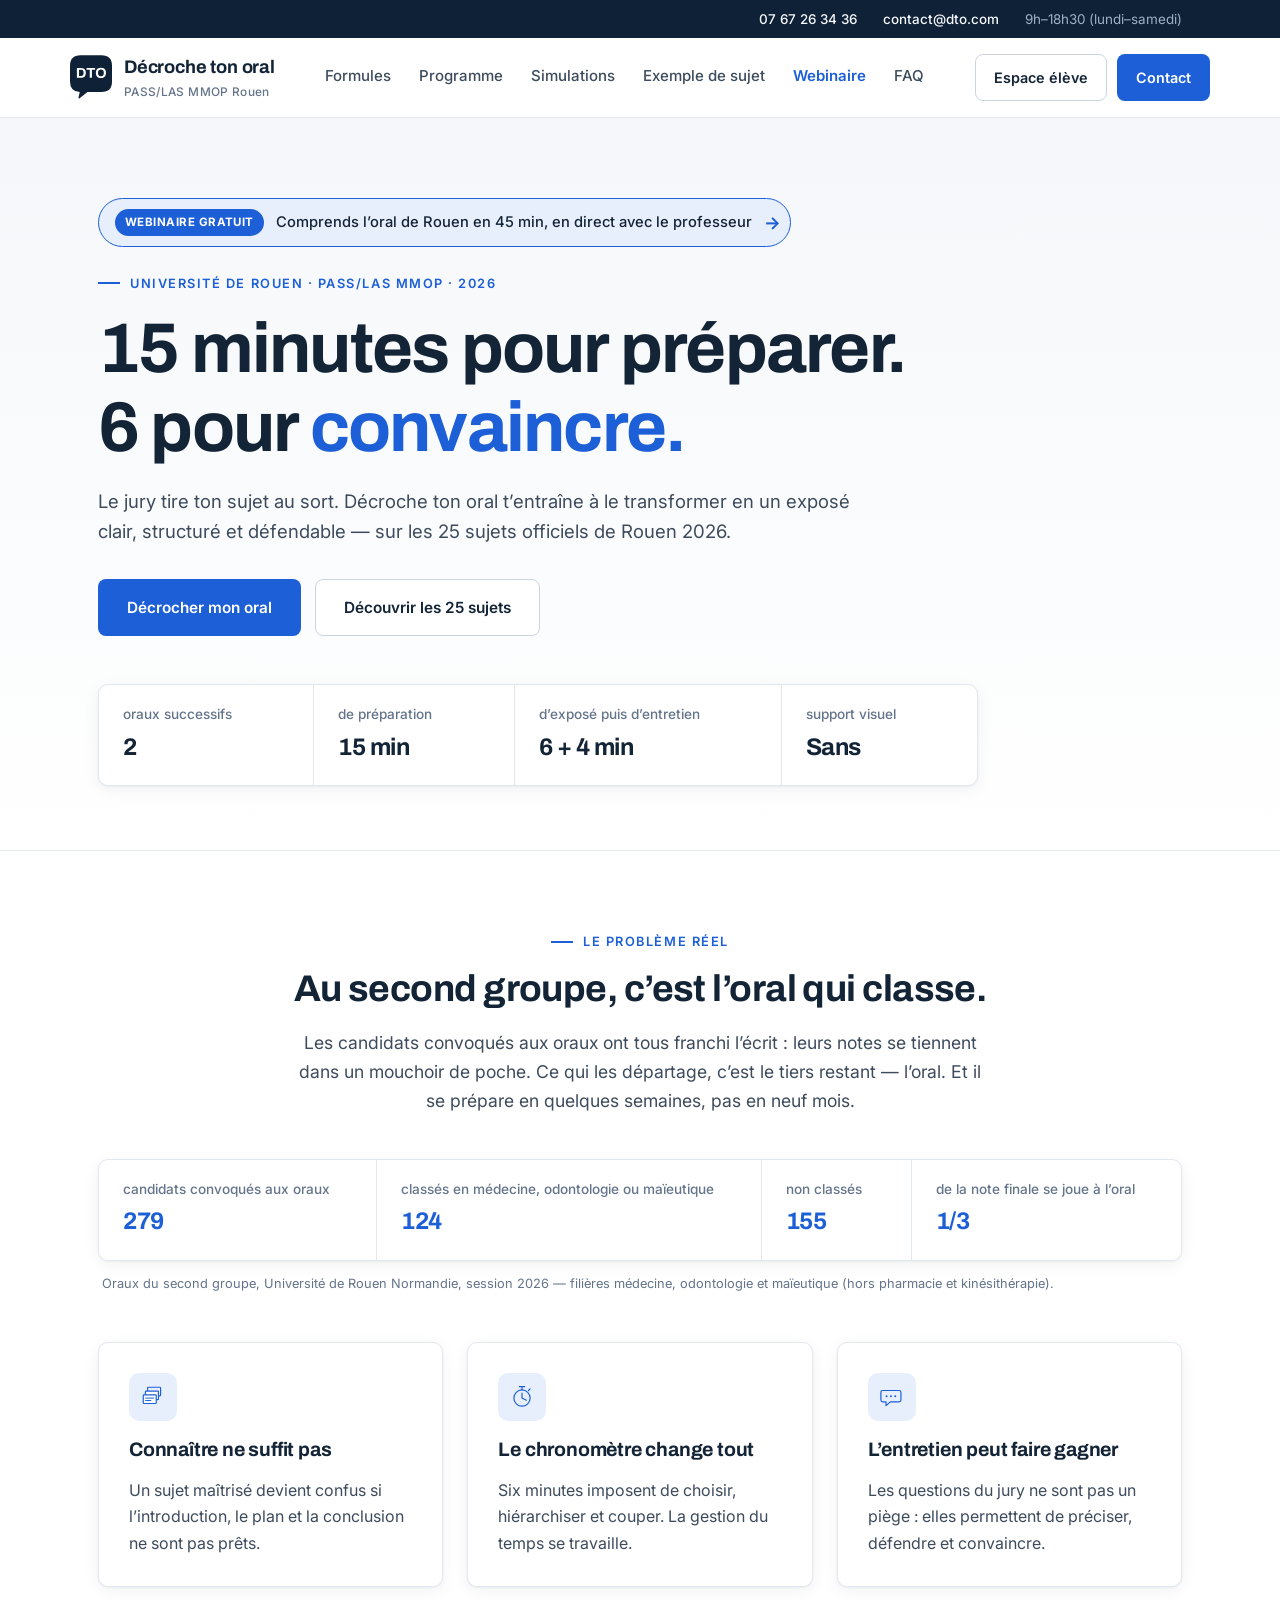
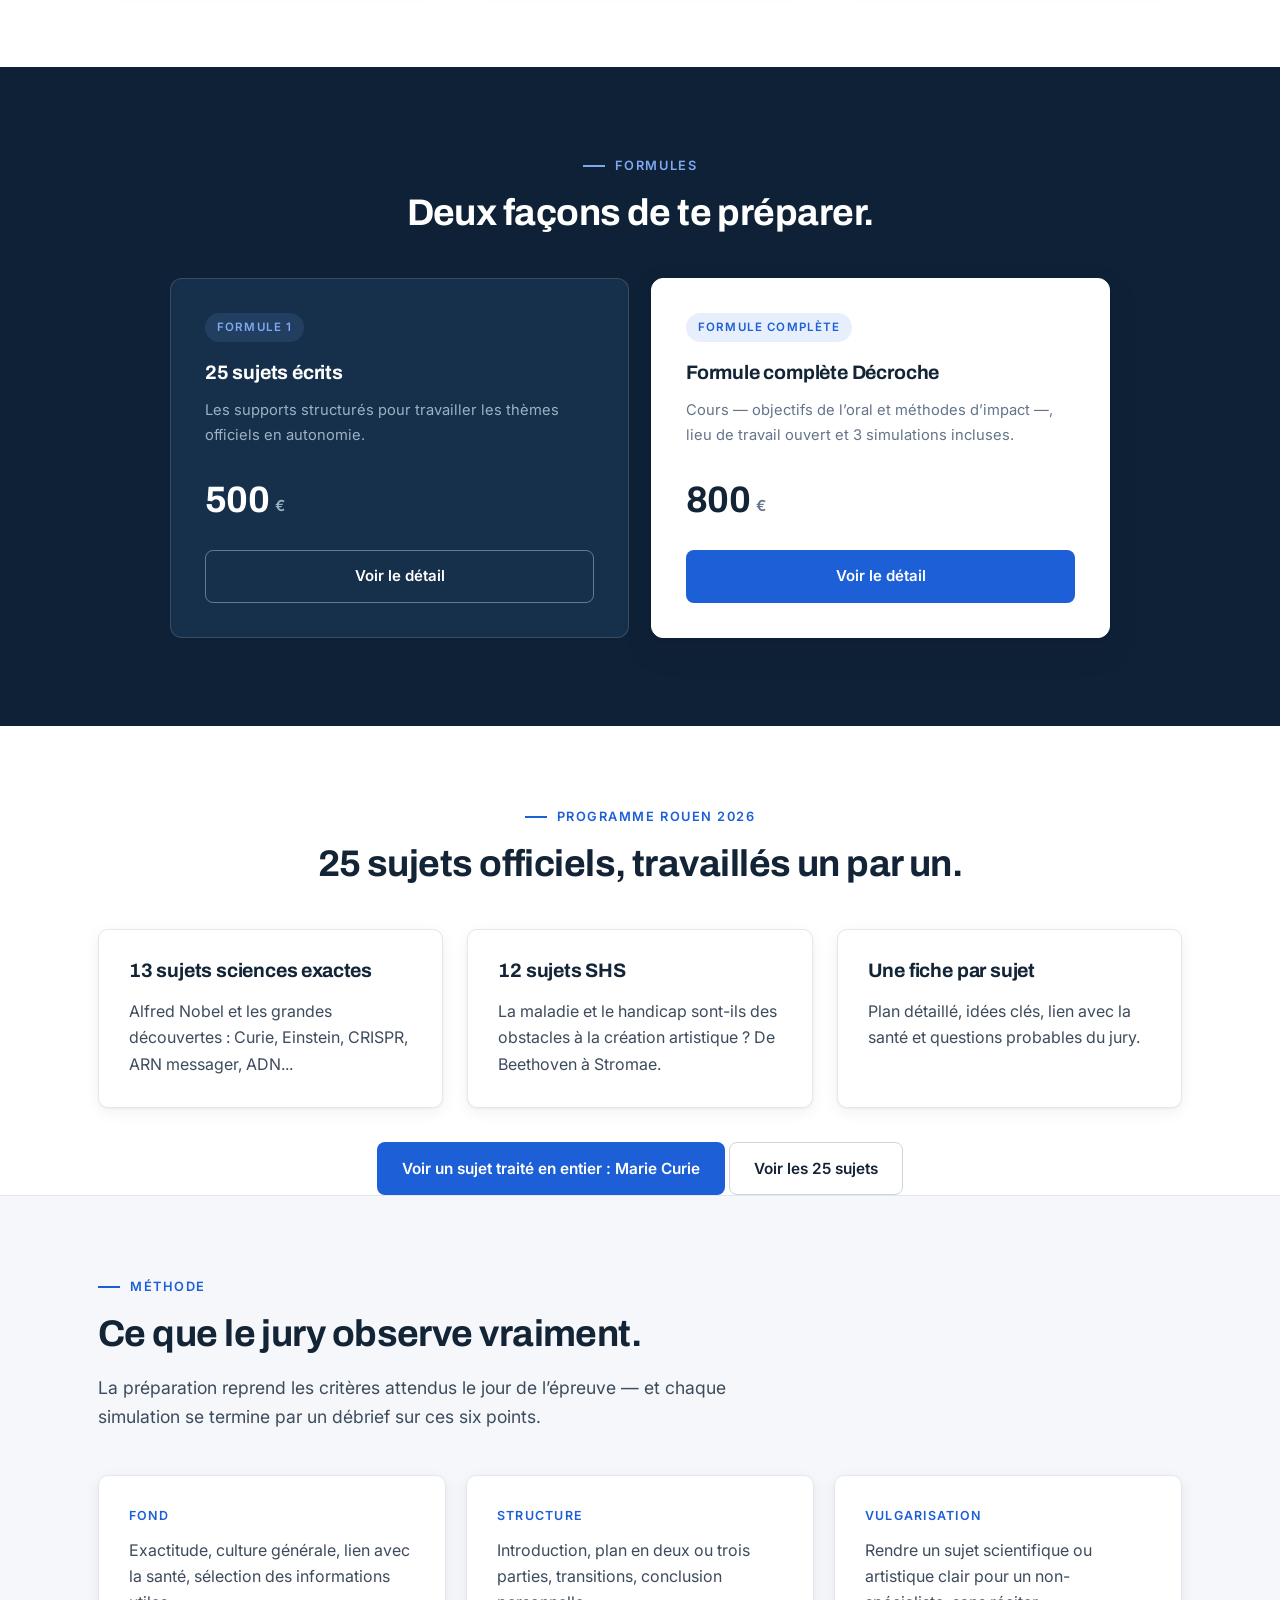
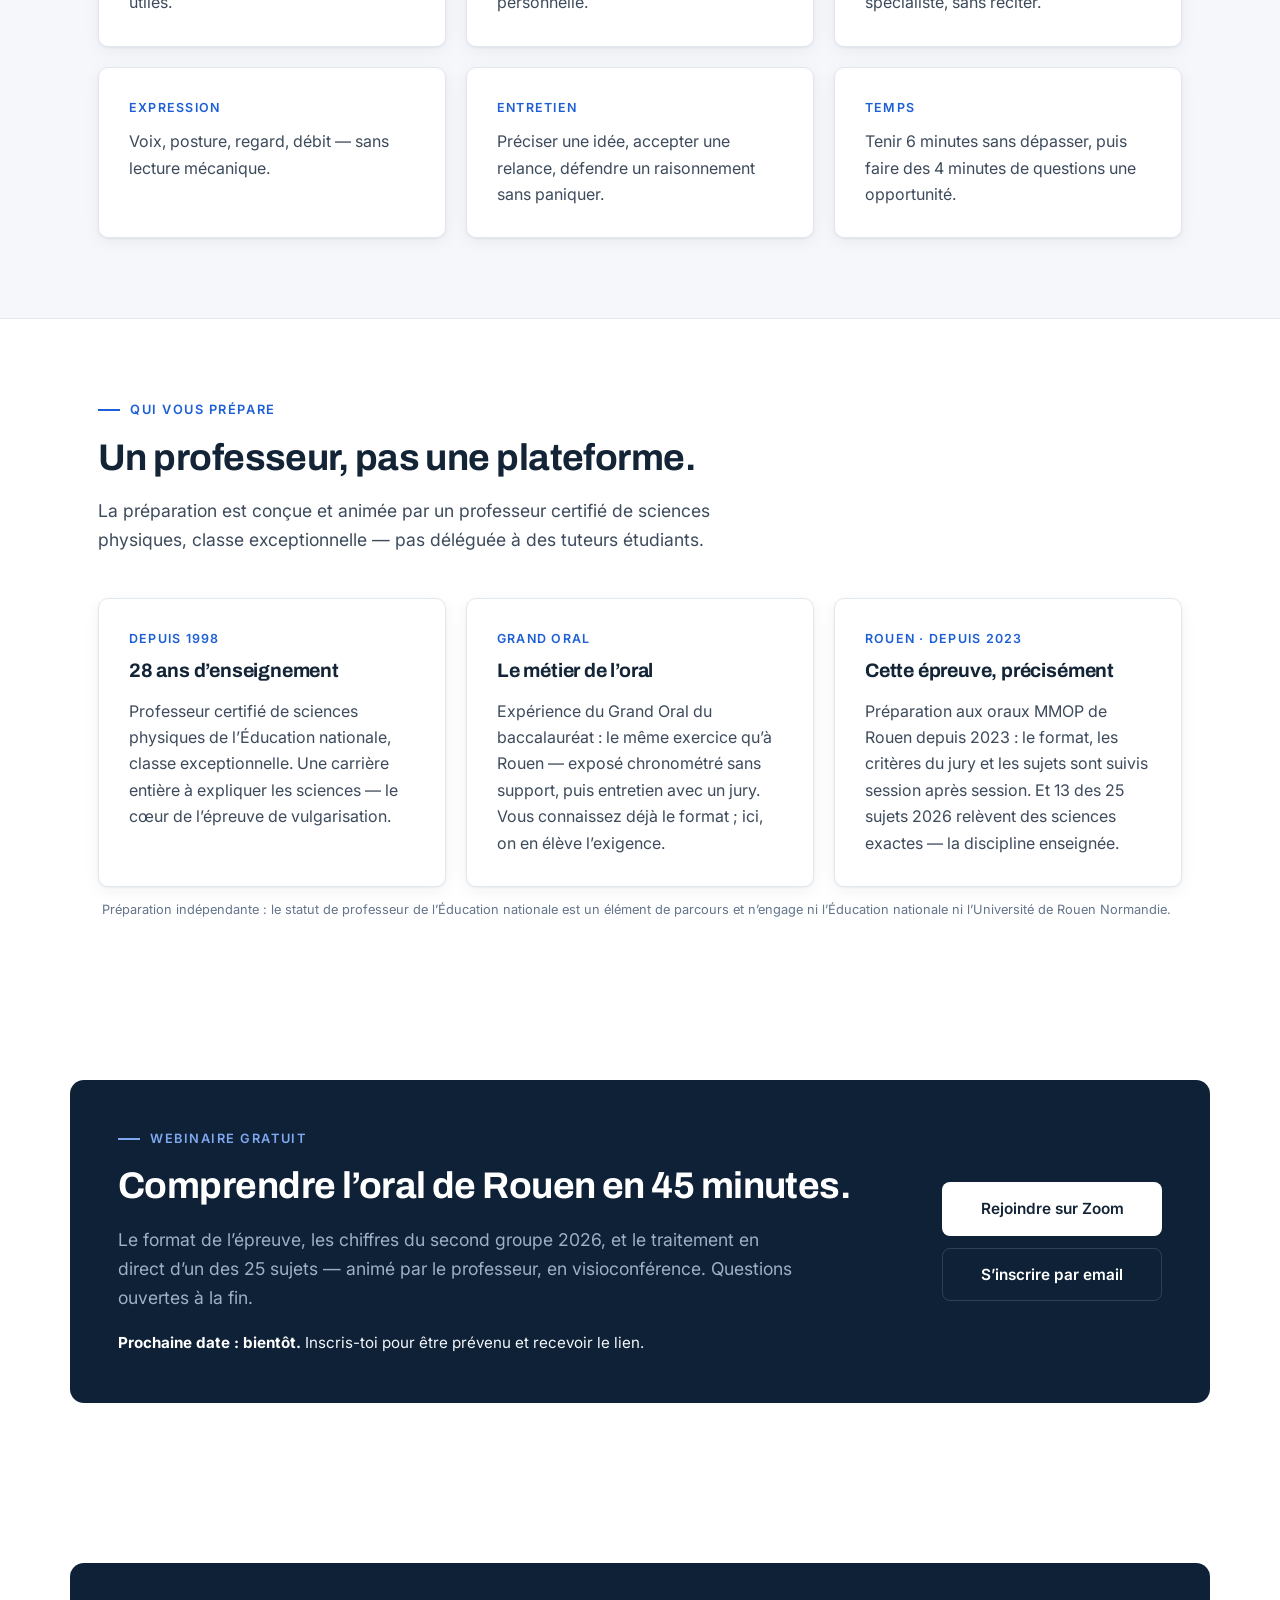
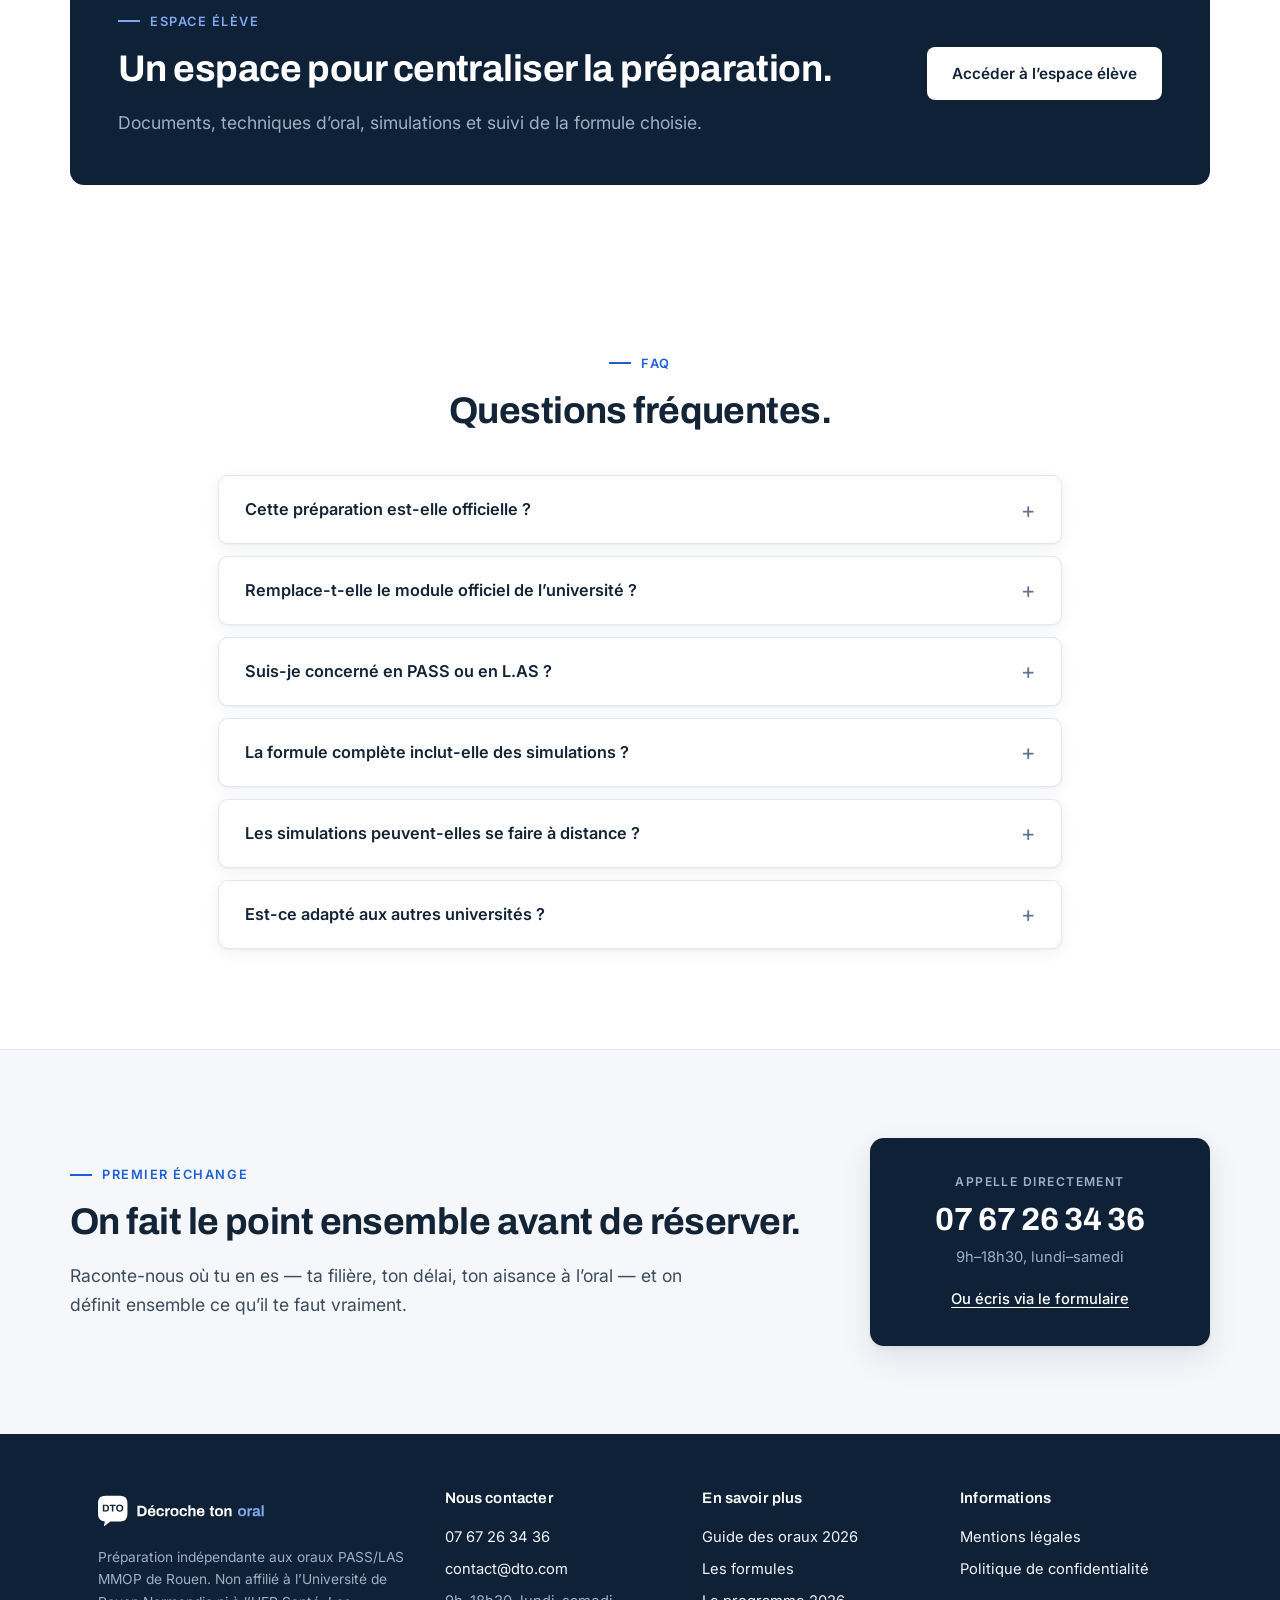
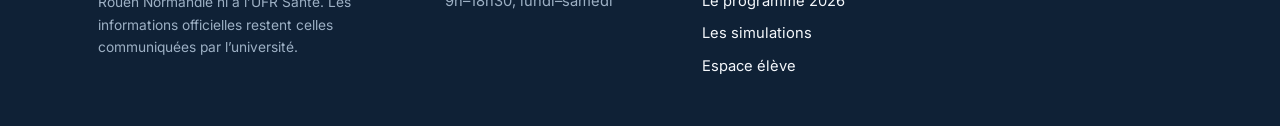
==== commit 352314cb: "Add files via upload" ====
--- a/index.html
+++ b/index.html
@@ -32,6 +32,7 @@
       <a href="/offres.html">Formules</a>
       <a href="/programme.html">Programme</a>
       <a href="/simulations.html">Simulations</a>
+      <a href="/oraux-rouen-2026.html">Exemple de sujet</a>
       <a href="/index.html#webinaire" class="nav-webinar">Webinaire</a>
       <a href="/index.html#faq">FAQ</a>
     </nav>
@@ -165,7 +166,8 @@
     </div>
 
     <div class="section-head center reveal" style="margin-top:34px;margin-bottom:0">
-      <a class="btn btn-primary" href="/programme.html">Voir les 25 sujets</a>
+      <a class="btn btn-primary" href="/oraux-rouen-2026.html">Voir un sujet traité en entier&nbsp;: Marie Curie</a>
+      <a class="btn btn-secondary" href="/programme.html">Voir les 25 sujets</a>
     </div>
   </div>
 </section>
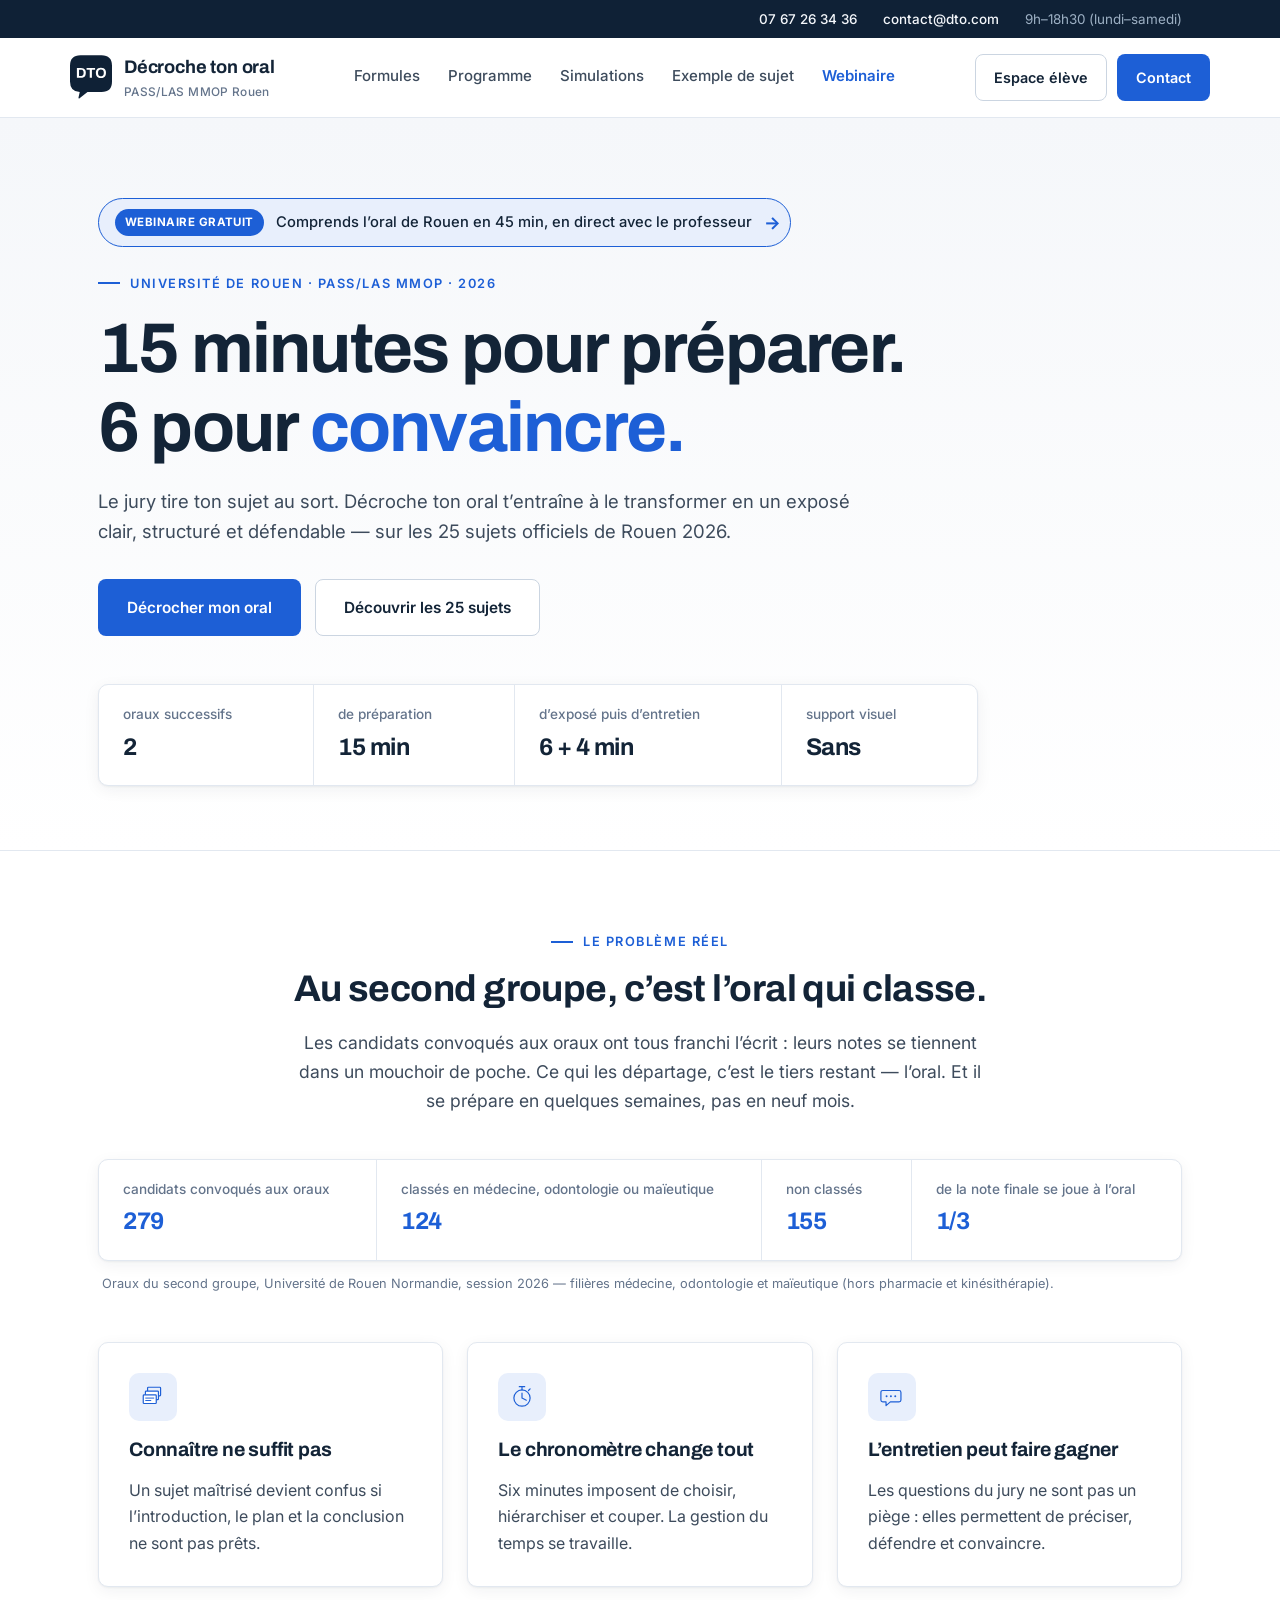
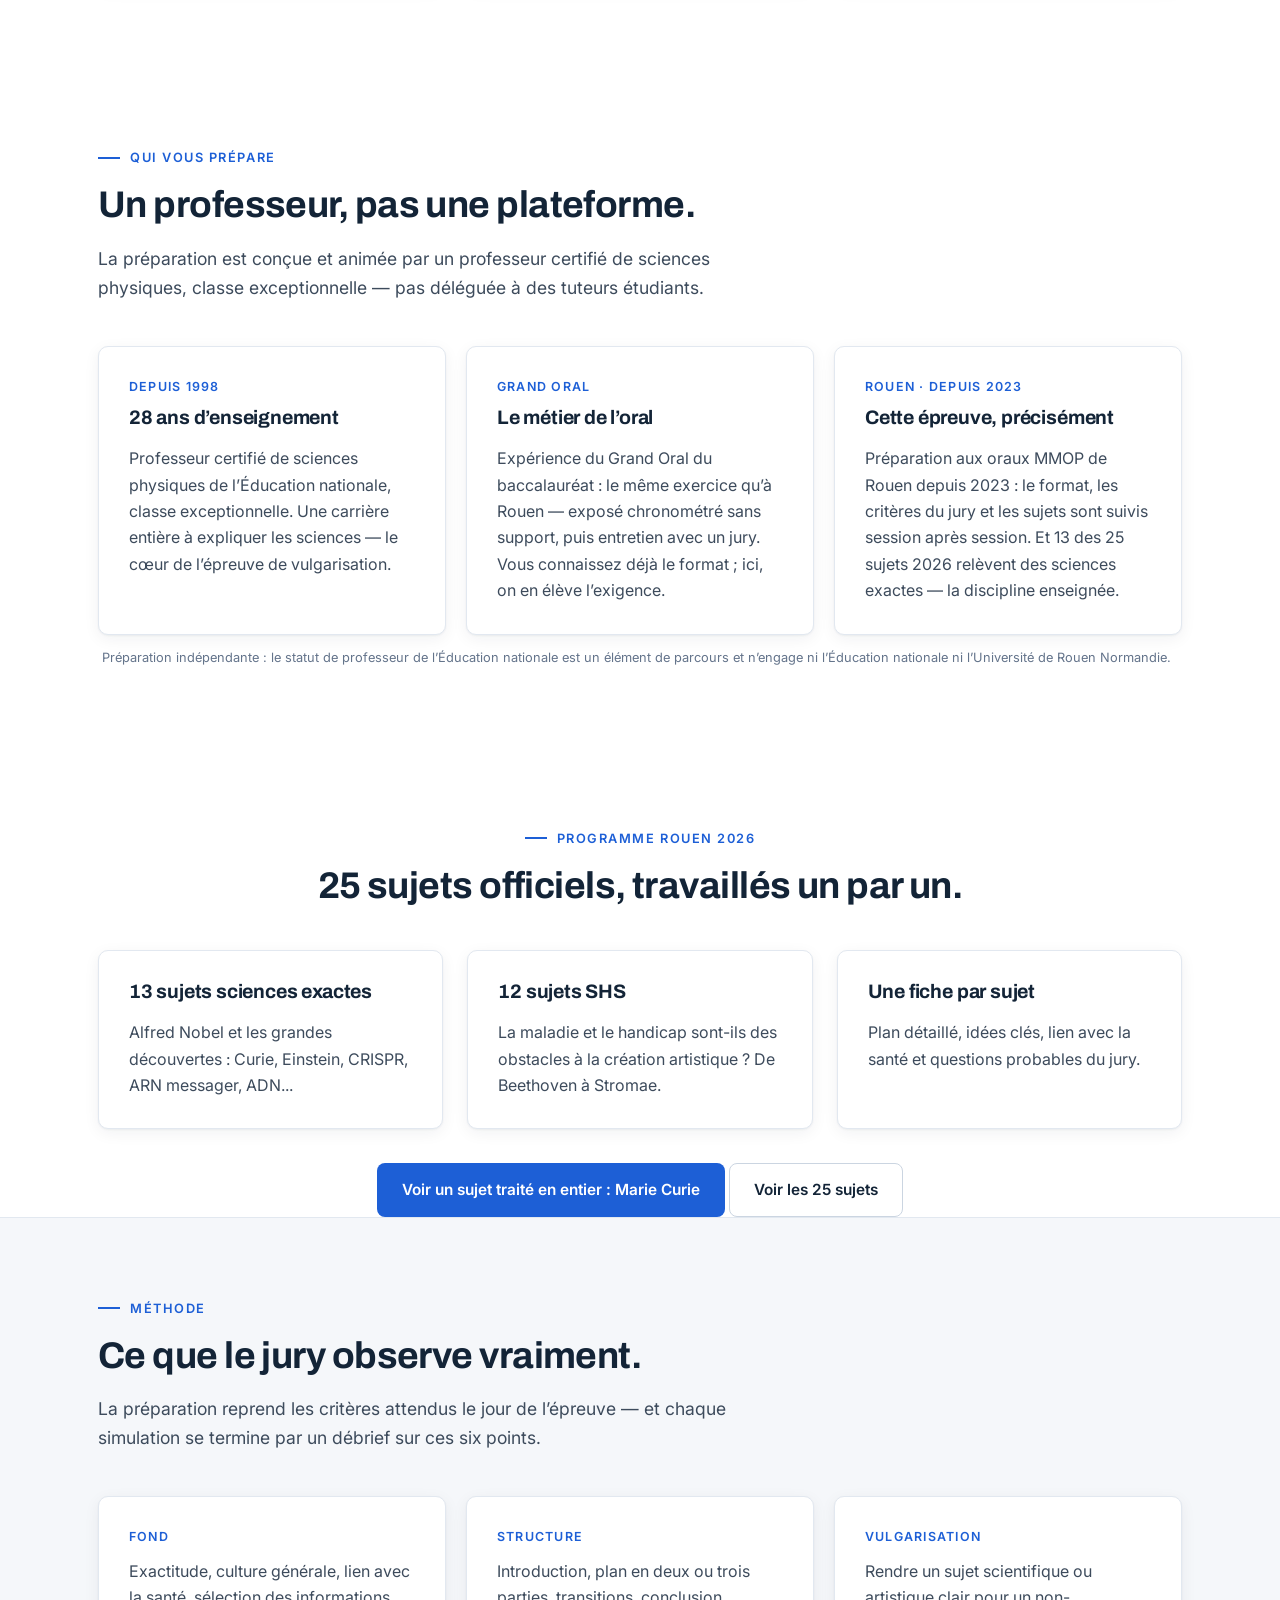
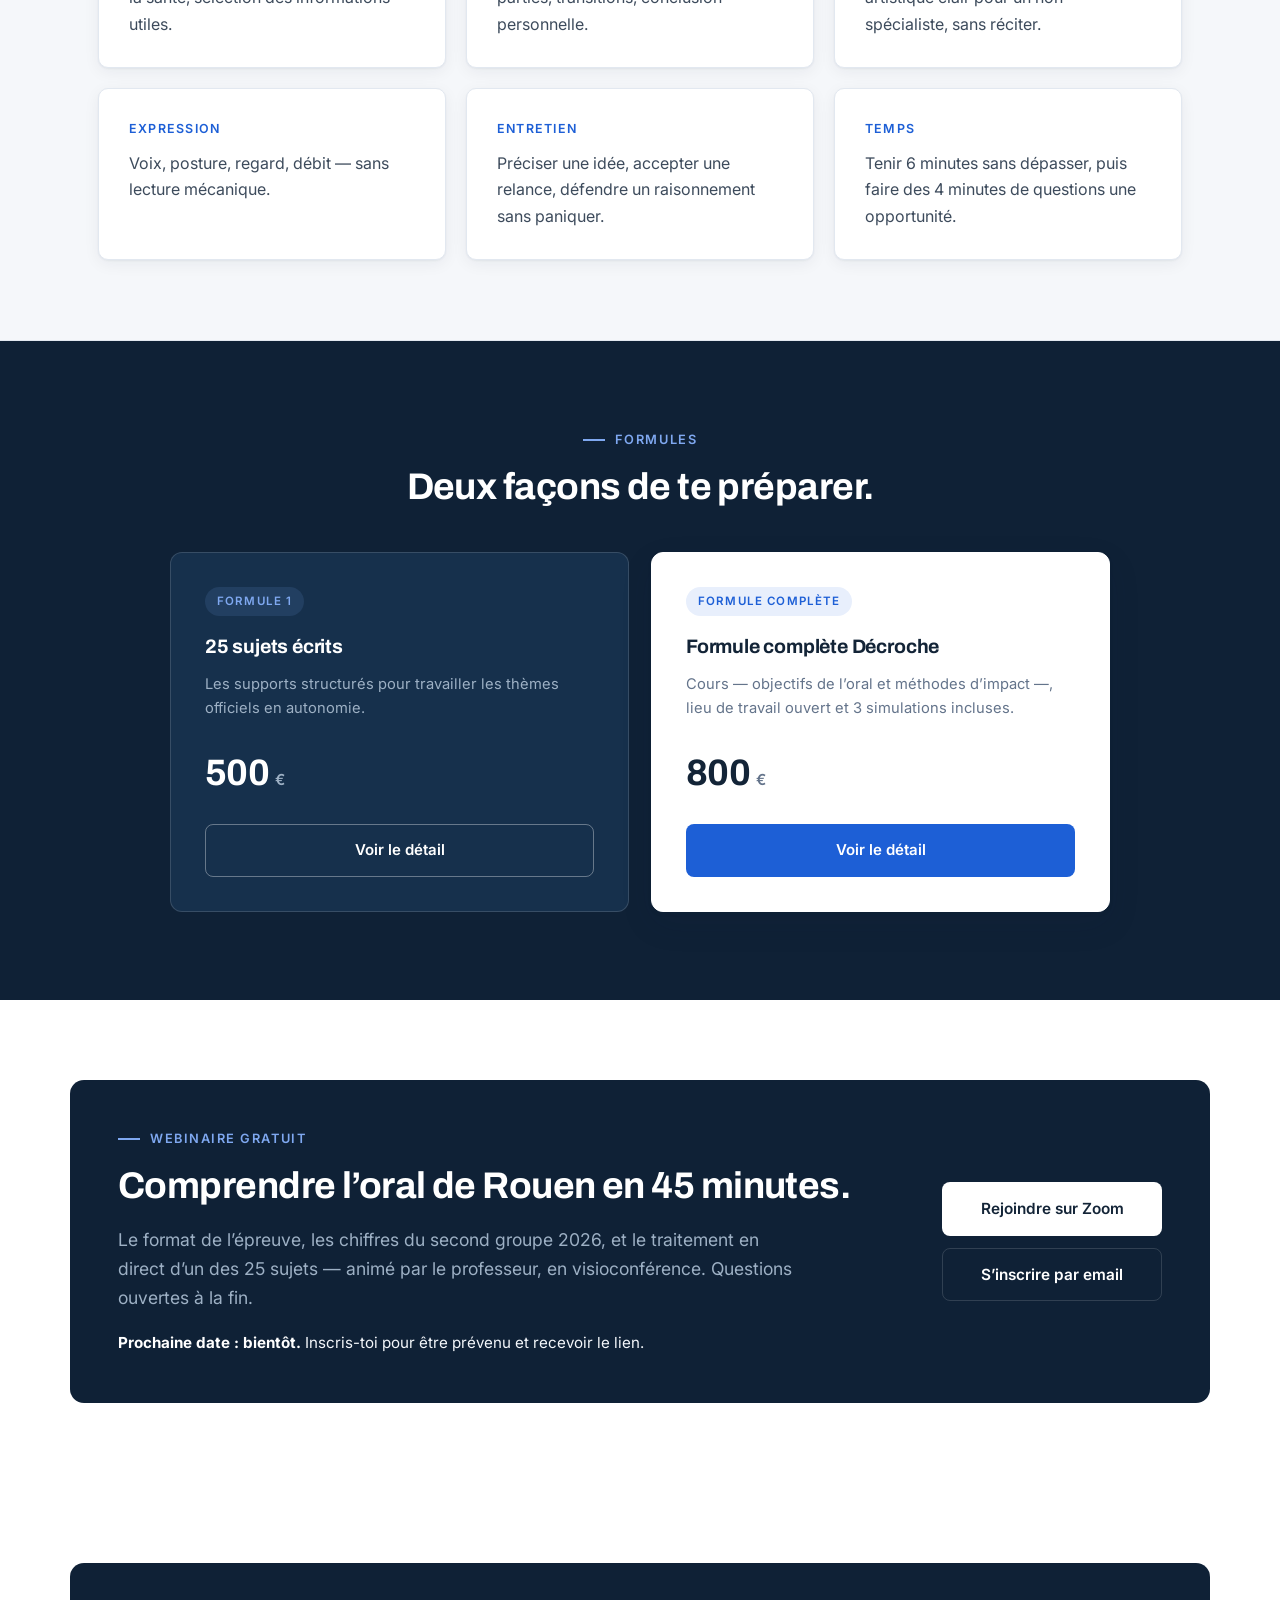
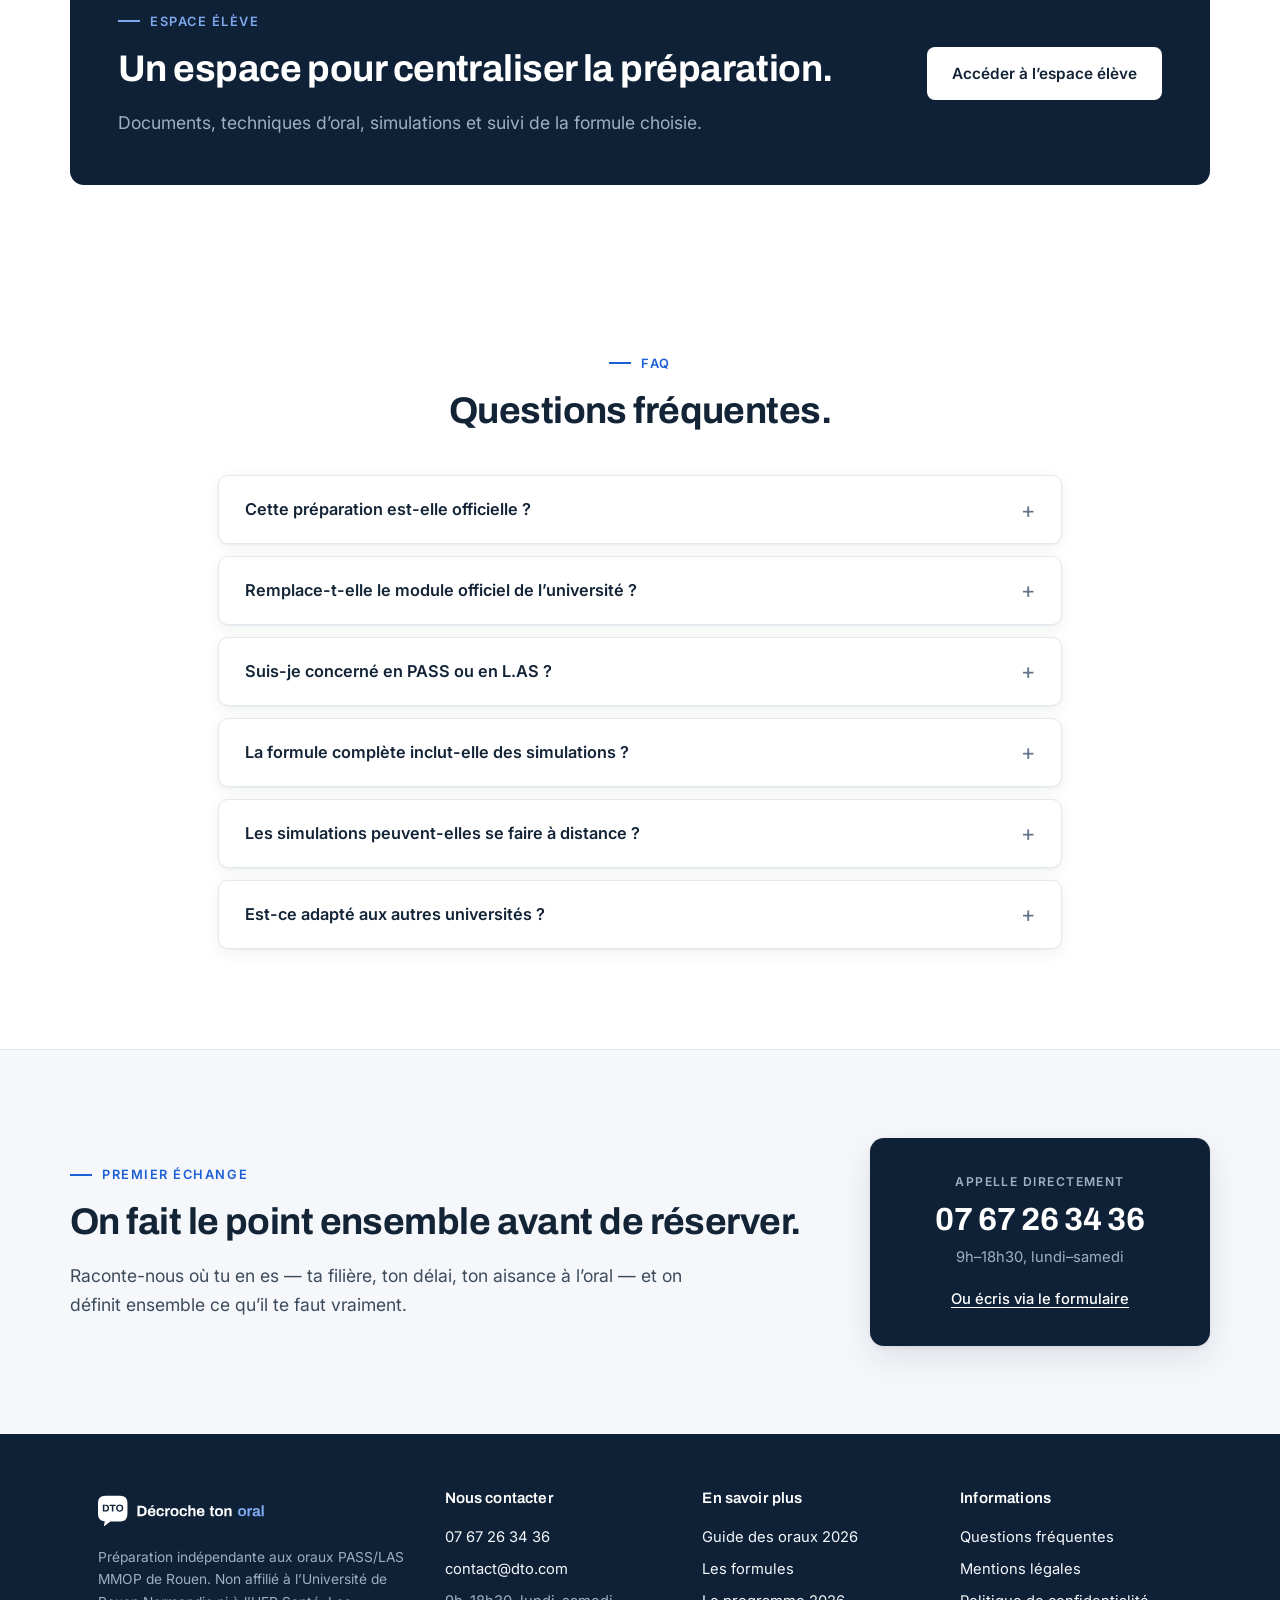
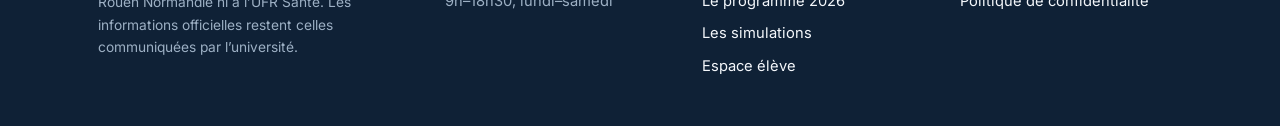
==== commit 8c1b88b0: "Add files via upload" ====
--- a/index.html
+++ b/index.html
@@ -34,7 +34,6 @@
       <a href="/simulations.html">Simulations</a>
       <a href="/oraux-rouen-2026.html">Exemple de sujet</a>
       <a href="/index.html#webinaire" class="nav-webinar">Webinaire</a>
-      <a href="/index.html#faq">FAQ</a>
     </nav>
     <div class="nav-actions">
       <a class="btn btn-secondary" href="/espace-eleve/login.html">Espace élève</a>
@@ -72,7 +71,6 @@
     </div>
   </div>
 </section>
-
 <section id="pourquoi" class="clean-section">
   <div class="wrap">
     <div class="section-head center reveal">
@@ -115,7 +113,91 @@
     </div>
   </div>
 </section>
-
+<section id="qui" class="clean-section">
+  <div class="wrap">
+    <div class="section-head reveal">
+      <p class="eyebrow">Qui vous prépare</p>
+      <h2>Un professeur, pas une plateforme.</h2>
+      <p class="lead">
+        La préparation est conçue et animée par un professeur certifié de sciences physiques,
+        classe exceptionnelle — pas déléguée à des tuteurs étudiants.
+      </p>
+    </div>
+
+    <div class="teacher-grid">
+      <article class="clean-card reveal">
+        <b class="teacher-label">Depuis 1998</b>
+        <h3>28 ans d’enseignement</h3>
+        <p>Professeur certifié de sciences physiques de l’Éducation nationale, classe exceptionnelle.
+        Une carrière entière à expliquer les sciences — le cœur de l’épreuve de vulgarisation.</p>
+      </article>
+      <article class="clean-card reveal">
+        <b class="teacher-label">Grand Oral</b>
+        <h3>Le métier de l’oral</h3>
+        <p>Expérience du Grand Oral du baccalauréat : le même exercice qu’à Rouen — exposé
+        chronométré sans support, puis entretien avec un jury. Vous connaissez déjà le format ;
+        ici, on en élève l’exigence.</p>
+      </article>
+      <article class="clean-card reveal">
+        <b class="teacher-label">Rouen · depuis 2023</b>
+        <h3>Cette épreuve, précisément</h3>
+        <p>Préparation aux oraux MMOP de Rouen depuis 2023 : le format, les critères du jury et
+        les sujets sont suivis session après session. Et 13 des 25 sujets 2026 relèvent des
+        sciences exactes — la discipline enseignée.</p>
+      </article>
+    </div>
+    <p class="stats-note reveal">
+      Préparation indépendante : le statut de professeur de l’Éducation nationale est un élément
+      de parcours et n’engage ni l’Éducation nationale ni l’Université de Rouen Normandie.
+    </p>
+  </div>
+</section>
+<section id="programme" class="clean-section">
+  <div class="wrap">
+    <div class="section-head center reveal">
+      <p class="eyebrow">Programme Rouen 2026</p>
+      <h2>25 sujets officiels, travaillés un par un.</h2>
+    </div>
+
+    <div class="clean-grid three">
+      <article class="clean-card reveal">
+        <h3>13 sujets sciences exactes</h3>
+        <p>Alfred Nobel et les grandes découvertes : Curie, Einstein, CRISPR, ARN messager, ADN...</p>
+      </article>
+      <article class="clean-card reveal">
+        <h3>12 sujets SHS</h3>
+        <p>La maladie et le handicap sont-ils des obstacles à la création artistique ? De Beethoven à Stromae.</p>
+      </article>
+      <article class="clean-card reveal">
+        <h3>Une fiche par sujet</h3>
+        <p>Plan détaillé, idées clés, lien avec la santé et questions probables du jury.</p>
+      </article>
+    </div>
+
+    <div class="section-head center reveal" style="margin-top:34px;margin-bottom:0">
+      <a class="btn btn-primary" href="/oraux-rouen-2026.html">Voir un sujet traité en entier&nbsp;: Marie Curie</a>
+      <a class="btn btn-secondary" href="/programme.html">Voir les 25 sujets</a>
+    </div>
+  </div>
+</section>
+<section id="methode" class="method clean-section">
+  <div class="wrap">
+    <div class="section-head reveal">
+      <p class="eyebrow">Méthode</p>
+      <h2>Ce que le jury observe vraiment.</h2>
+      <p class="lead">La préparation reprend les critères attendus le jour de l’épreuve — et chaque simulation se termine par un débrief sur ces six points.</p>
+    </div>
+
+    <div class="criteria-grid">
+      <article class="criterion reveal"><b>Fond</b><p>Exactitude, culture générale, lien avec la santé, sélection des informations utiles.</p></article>
+      <article class="criterion reveal"><b>Structure</b><p>Introduction, plan en deux ou trois parties, transitions, conclusion personnelle.</p></article>
+      <article class="criterion reveal"><b>Vulgarisation</b><p>Rendre un sujet scientifique ou artistique clair pour un non-spécialiste, sans réciter.</p></article>
+      <article class="criterion reveal"><b>Expression</b><p>Voix, posture, regard, débit — sans lecture mécanique.</p></article>
+      <article class="criterion reveal"><b>Entretien</b><p>Préciser une idée, accepter une relance, défendre un raisonnement sans paniquer.</p></article>
+      <article class="criterion reveal"><b>Temps</b><p>Tenir 6 minutes sans dépasser, puis faire des 4 minutes de questions une opportunité.</p></article>
+    </div>
+  </div>
+</section>
 <section class="offer clean-offer" id="offre">
   <div class="wrap">
     <div class="section-head center reveal">
@@ -142,95 +224,6 @@
     </div>
   </div>
 </section>
-
-<section id="programme" class="clean-section">
-  <div class="wrap">
-    <div class="section-head center reveal">
-      <p class="eyebrow">Programme Rouen 2026</p>
-      <h2>25 sujets officiels, travaillés un par un.</h2>
-    </div>
-
-    <div class="clean-grid three">
-      <article class="clean-card reveal">
-        <h3>13 sujets sciences exactes</h3>
-        <p>Alfred Nobel et les grandes découvertes : Curie, Einstein, CRISPR, ARN messager, ADN...</p>
-      </article>
-      <article class="clean-card reveal">
-        <h3>12 sujets SHS</h3>
-        <p>La maladie et le handicap sont-ils des obstacles à la création artistique ? De Beethoven à Stromae.</p>
-      </article>
-      <article class="clean-card reveal">
-        <h3>Une fiche par sujet</h3>
-        <p>Plan détaillé, idées clés, lien avec la santé et questions probables du jury.</p>
-      </article>
-    </div>
-
-    <div class="section-head center reveal" style="margin-top:34px;margin-bottom:0">
-      <a class="btn btn-primary" href="/oraux-rouen-2026.html">Voir un sujet traité en entier&nbsp;: Marie Curie</a>
-      <a class="btn btn-secondary" href="/programme.html">Voir les 25 sujets</a>
-    </div>
-  </div>
-</section>
-
-<section id="methode" class="method clean-section">
-  <div class="wrap">
-    <div class="section-head reveal">
-      <p class="eyebrow">Méthode</p>
-      <h2>Ce que le jury observe vraiment.</h2>
-      <p class="lead">La préparation reprend les critères attendus le jour de l’épreuve — et chaque simulation se termine par un débrief sur ces six points.</p>
-    </div>
-
-    <div class="criteria-grid">
-      <article class="criterion reveal"><b>Fond</b><p>Exactitude, culture générale, lien avec la santé, sélection des informations utiles.</p></article>
-      <article class="criterion reveal"><b>Structure</b><p>Introduction, plan en deux ou trois parties, transitions, conclusion personnelle.</p></article>
-      <article class="criterion reveal"><b>Vulgarisation</b><p>Rendre un sujet scientifique ou artistique clair pour un non-spécialiste, sans réciter.</p></article>
-      <article class="criterion reveal"><b>Expression</b><p>Voix, posture, regard, débit — sans lecture mécanique.</p></article>
-      <article class="criterion reveal"><b>Entretien</b><p>Préciser une idée, accepter une relance, défendre un raisonnement sans paniquer.</p></article>
-      <article class="criterion reveal"><b>Temps</b><p>Tenir 6 minutes sans dépasser, puis faire des 4 minutes de questions une opportunité.</p></article>
-    </div>
-  </div>
-</section>
-
-<section id="qui" class="clean-section">
-  <div class="wrap">
-    <div class="section-head reveal">
-      <p class="eyebrow">Qui vous prépare</p>
-      <h2>Un professeur, pas une plateforme.</h2>
-      <p class="lead">
-        La préparation est conçue et animée par un professeur certifié de sciences physiques,
-        classe exceptionnelle — pas déléguée à des tuteurs étudiants.
-      </p>
-    </div>
-
-    <div class="teacher-grid">
-      <article class="clean-card reveal">
-        <b class="teacher-label">Depuis 1998</b>
-        <h3>28 ans d’enseignement</h3>
-        <p>Professeur certifié de sciences physiques de l’Éducation nationale, classe exceptionnelle.
-        Une carrière entière à expliquer les sciences — le cœur de l’épreuve de vulgarisation.</p>
-      </article>
-      <article class="clean-card reveal">
-        <b class="teacher-label">Grand Oral</b>
-        <h3>Le métier de l’oral</h3>
-        <p>Expérience du Grand Oral du baccalauréat : le même exercice qu’à Rouen — exposé
-        chronométré sans support, puis entretien avec un jury. Vous connaissez déjà le format ;
-        ici, on en élève l’exigence.</p>
-      </article>
-      <article class="clean-card reveal">
-        <b class="teacher-label">Rouen · depuis 2023</b>
-        <h3>Cette épreuve, précisément</h3>
-        <p>Préparation aux oraux MMOP de Rouen depuis 2023 : le format, les critères du jury et
-        les sujets sont suivis session après session. Et 13 des 25 sujets 2026 relèvent des
-        sciences exactes — la discipline enseignée.</p>
-      </article>
-    </div>
-    <p class="stats-note reveal">
-      Préparation indépendante : le statut de professeur de l’Éducation nationale est un élément
-      de parcours et n’engage ni l’Éducation nationale ni l’Université de Rouen Normandie.
-    </p>
-  </div>
-</section>
-
 <section id="webinaire" class="clean-section">
   <div class="wrap clean-cta-box webinar-box reveal">
     <div>
@@ -249,7 +242,6 @@
     </div>
   </div>
 </section>
-
 <section id="espace-eleve" class="clean-section">
   <div class="wrap clean-cta-box reveal">
     <div>
@@ -260,7 +252,6 @@
     <a class="btn btn-primary" href="/espace-eleve/login.html">Accéder à l’espace élève</a>
   </div>
 </section>
-
 <section class="faq" id="faq">
   <div class="wrap" style="max-width:900px">
     <div class="section-head center reveal">
@@ -299,7 +290,6 @@
     </details>
   </div>
 </section>
-
 <section class="cta">
   <div class="wrap cta-box">
     <div class="reveal">
@@ -315,7 +305,6 @@
     </div>
   </div>
 </section>
-
 </main>
 
 <footer>
@@ -340,6 +329,7 @@
     </div>
     <div>
       <h4>Informations</h4>
+      <a href="/index.html#faq">Questions fréquentes</a>
       <a href="/mentions-legales.html">Mentions légales</a>
       <a href="/mentions-legales.html#confidentialite">Politique de confidentialité</a>
     </div>
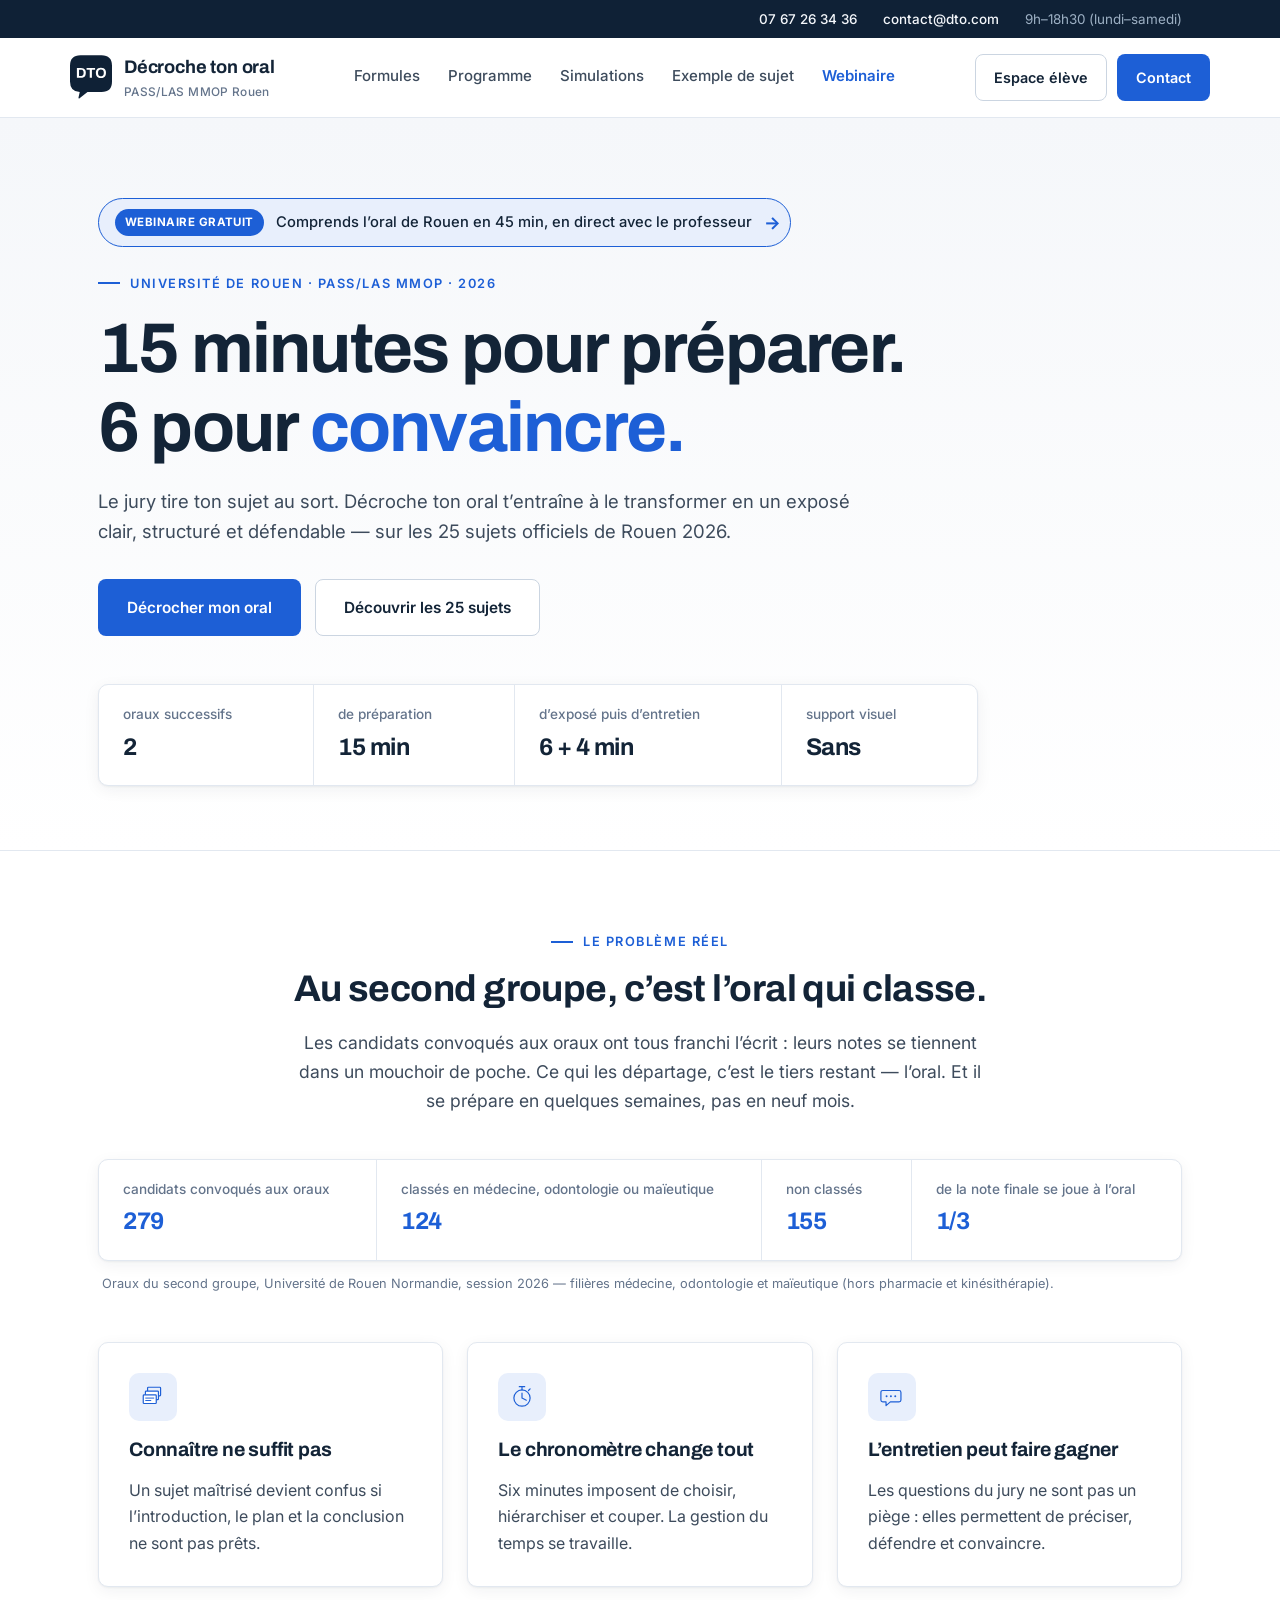
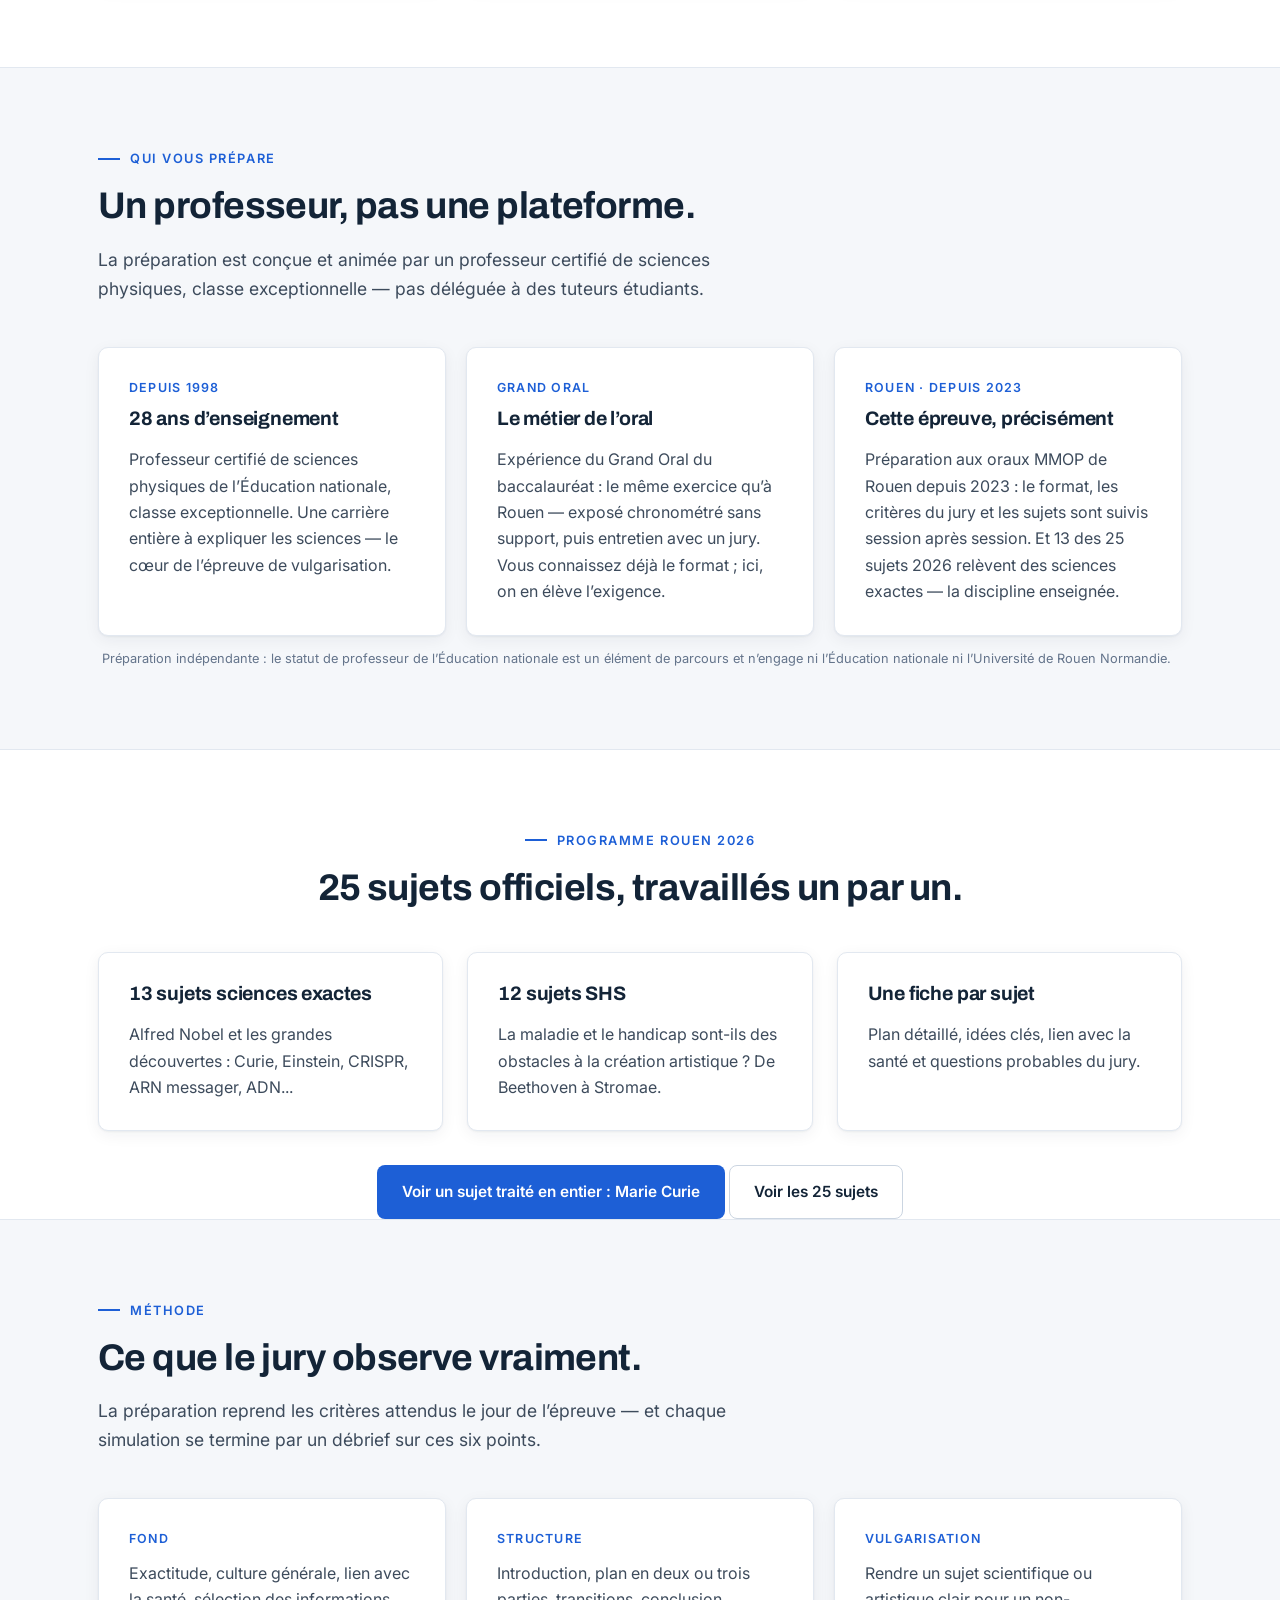
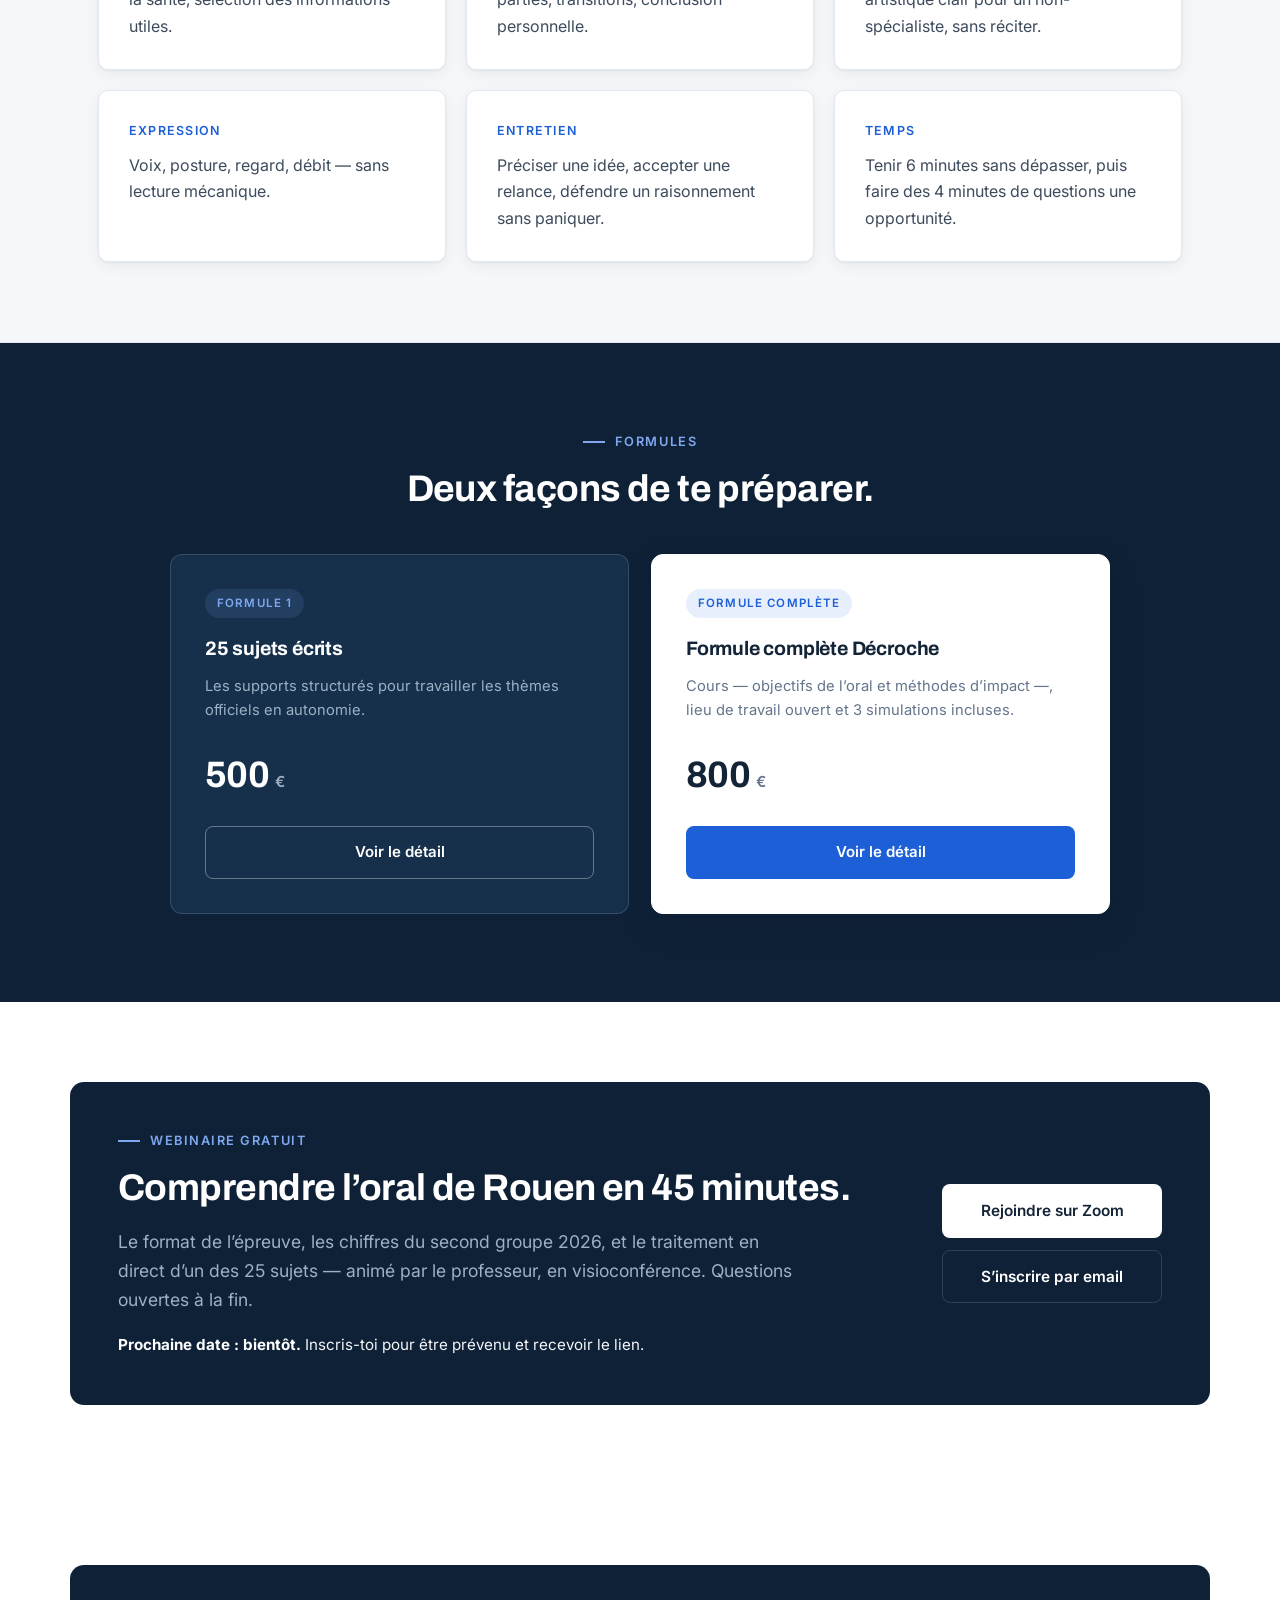
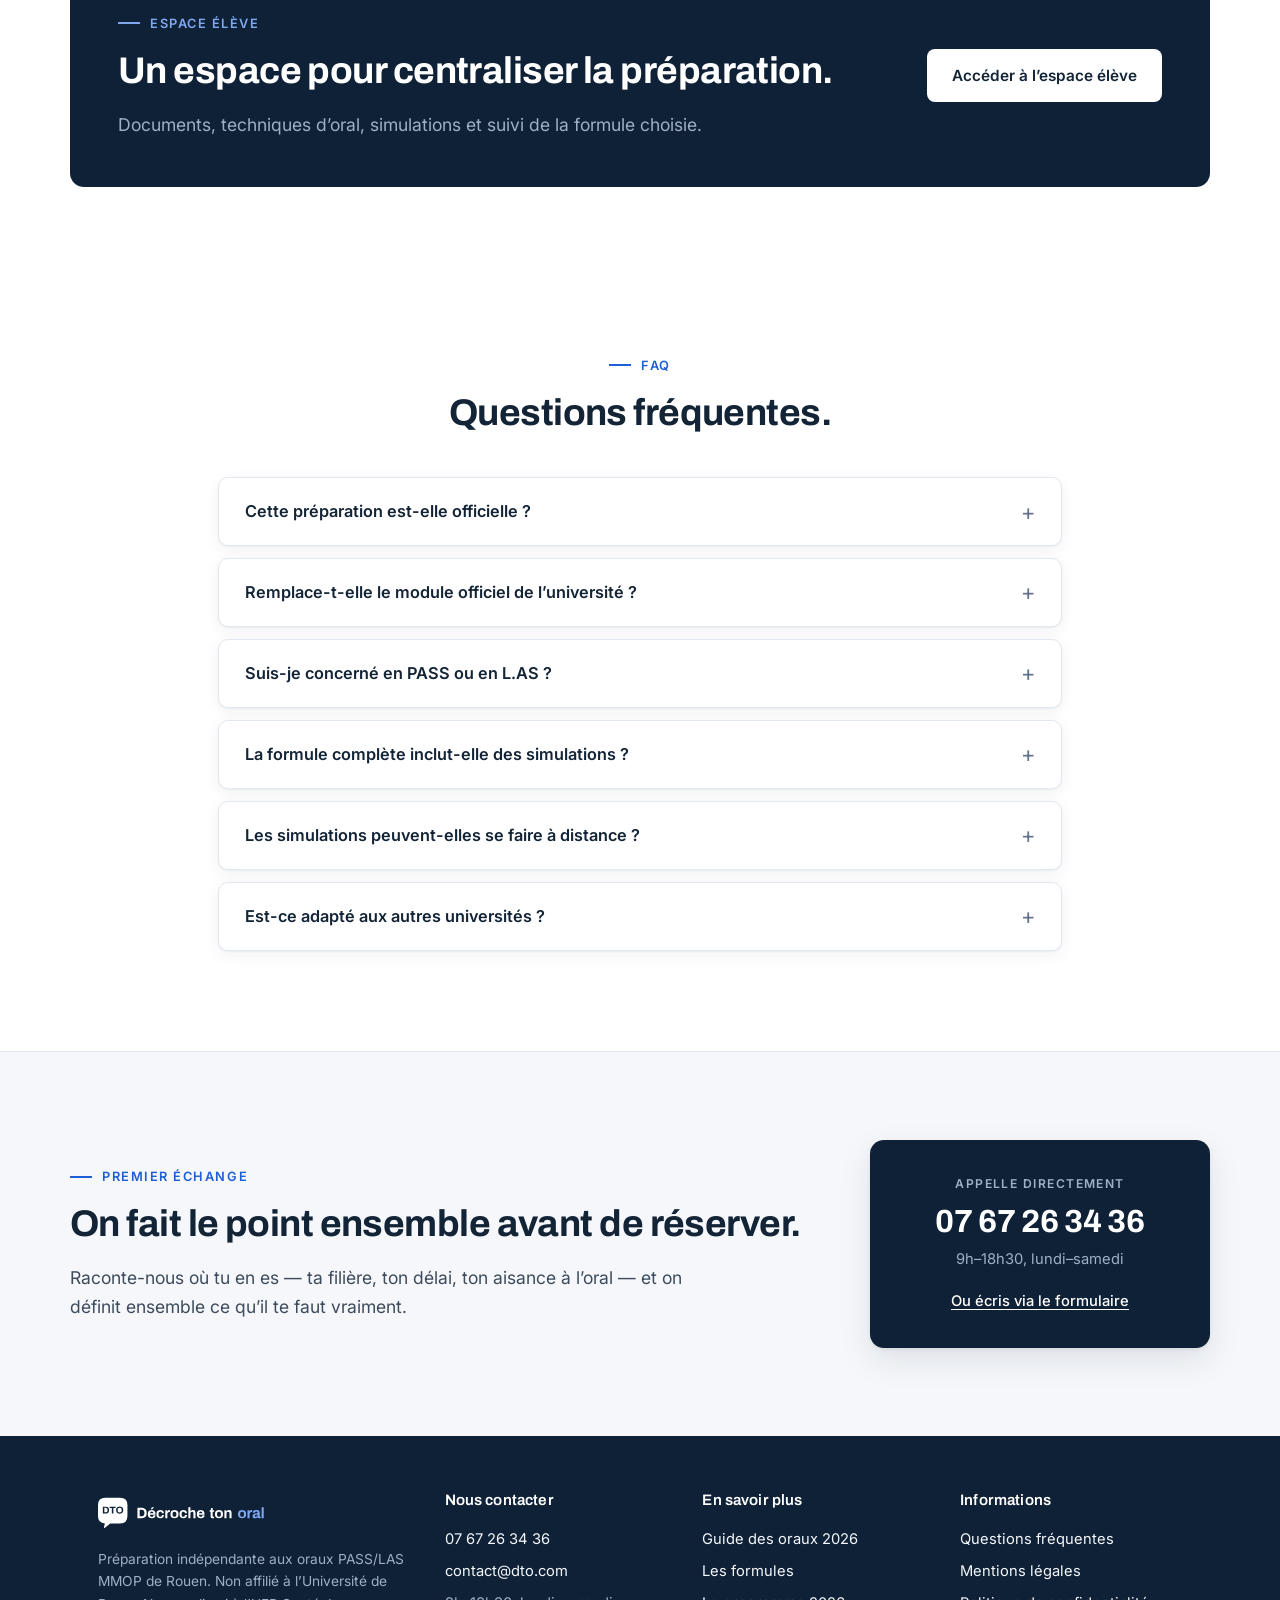
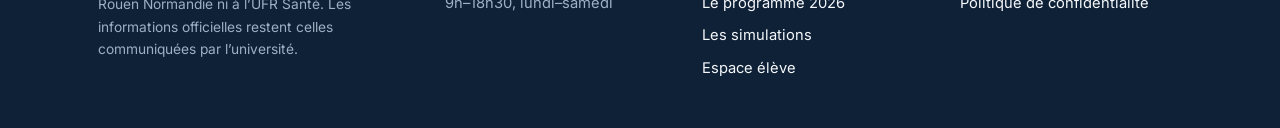
==== commit 79481d1b: "Add files via upload" ====
--- a/index.html
+++ b/index.html
@@ -39,6 +39,9 @@
       <a class="btn btn-secondary" href="/espace-eleve/login.html">Espace élève</a>
       <a class="btn btn-primary" href="/contact.html">Contact</a>
     </div>
+    <button class="nav-burger" type="button" aria-label="Ouvrir le menu" aria-controls="mobile-menu" aria-expanded="false">
+      <span></span><span></span><span></span>
+    </button>
   </div>
 </header>
 
--- a/assets/css/style.css
+++ b/assets/css/style.css
@@ -391,6 +391,7 @@
 
 /* Méthode */
 .method{background:var(--bg-alt);border-top:1px solid var(--line);border-bottom:1px solid var(--line)}
+#qui{background:var(--bg-alt);border-top:1px solid var(--line);border-bottom:1px solid var(--line)}
 .criteria-grid{display:grid;grid-template-columns:repeat(3,1fr);gap:20px}
 .criterion b{display:block;color:var(--accent);font-size:.78rem;letter-spacing:.1em;text-transform:uppercase;margin-bottom:10px;font-weight:600}
 .criterion p{margin:0;color:var(--ink-soft)}
@@ -499,3 +500,68 @@
 .consent{display:flex;gap:12px;align-items:flex-start;margin:22px 0;font-weight:400!important;font-size:.9rem;color:var(--ink-soft);line-height:1.55}
 .consent input{width:auto;min-height:0;margin:3px 0 0;flex:0 0 auto;accent-color:var(--accent)}
 .consent a{color:var(--accent);text-decoration:underline;text-underline-offset:2px}
+
+/* ============================================================
+   Menu mobile — bouton burger + tiroir latéral
+   ============================================================ */
+.nav-burger{
+  display:none;flex:0 0 auto;width:44px;height:44px;padding:0;
+  background:transparent;border:1px solid var(--line);border-radius:var(--radius-sm);
+  cursor:pointer;flex-direction:column;align-items:center;justify-content:center;gap:5px;
+  transition:border-color .15s ease,background .15s ease;
+}
+.nav-burger:hover{border-color:var(--ink)}
+.nav-burger span{
+  display:block;width:20px;height:2px;background:var(--ink);border-radius:2px;
+  transition:transform .22s ease,opacity .18s ease;
+}
+.nav-burger[aria-expanded="true"] span:nth-child(1){transform:translateY(7px) rotate(45deg)}
+.nav-burger[aria-expanded="true"] span:nth-child(2){opacity:0}
+.nav-burger[aria-expanded="true"] span:nth-child(3){transform:translateY(-7px) rotate(-45deg)}
+
+@media(max-width:950px){
+  .nav-burger{display:inline-flex}
+  .nav-actions{display:none}
+}
+
+.mobile-menu{
+  position:fixed;inset:0;z-index:200;
+  background:rgba(15,33,54,.5);-webkit-backdrop-filter:blur(2px);backdrop-filter:blur(2px);
+  opacity:0;visibility:hidden;transition:opacity .22s ease,visibility .22s ease;
+}
+.mobile-menu.open{opacity:1;visibility:visible}
+.mobile-menu-inner{
+  position:absolute;top:0;right:0;height:100%;width:min(86%,360px);
+  background:var(--bg);box-shadow:var(--shadow-lg);
+  display:flex;flex-direction:column;padding:18px 22px 28px;
+  transform:translateX(100%);transition:transform .26s cubic-bezier(.4,0,.2,1);
+  overflow-y:auto;
+}
+.mobile-menu.open .mobile-menu-inner{transform:none}
+.mobile-menu-top{
+  display:flex;align-items:center;justify-content:space-between;
+  margin-bottom:8px;padding-bottom:14px;border-bottom:1px solid var(--line);
+}
+.mobile-menu-title{
+  font-family:var(--font-display);font-weight:700;color:var(--ink);
+  font-size:.82rem;letter-spacing:.12em;text-transform:uppercase;
+}
+.mobile-menu-close{
+  width:40px;height:40px;border:1px solid var(--line);border-radius:var(--radius-sm);
+  background:transparent;font-size:1.7rem;line-height:1;color:var(--ink-soft);cursor:pointer;
+  display:inline-flex;align-items:center;justify-content:center;
+  transition:border-color .15s ease,color .15s ease;
+}
+.mobile-menu-close:hover{border-color:var(--ink);color:var(--ink)}
+.mobile-menu-links{display:flex;flex-direction:column}
+.mobile-menu-links a{
+  padding:15px 4px;border-bottom:1px solid var(--line);
+  font-size:1.05rem;font-weight:500;color:var(--ink);
+  display:flex;align-items:center;justify-content:space-between;gap:14px;
+  transition:color .15s ease;
+}
+.mobile-menu-links a::after{content:"›";color:var(--muted);font-size:1.35rem;line-height:1}
+.mobile-menu-links a:hover,.mobile-menu-links a:focus-visible{color:var(--accent)}
+.mobile-menu-links a.is-webinar{color:var(--accent);font-weight:600}
+.mobile-menu-actions{display:flex;flex-direction:column;gap:12px;margin-top:24px}
+.mobile-menu-actions .btn{width:100%;padding:14px 20px;font-size:.98rem}
